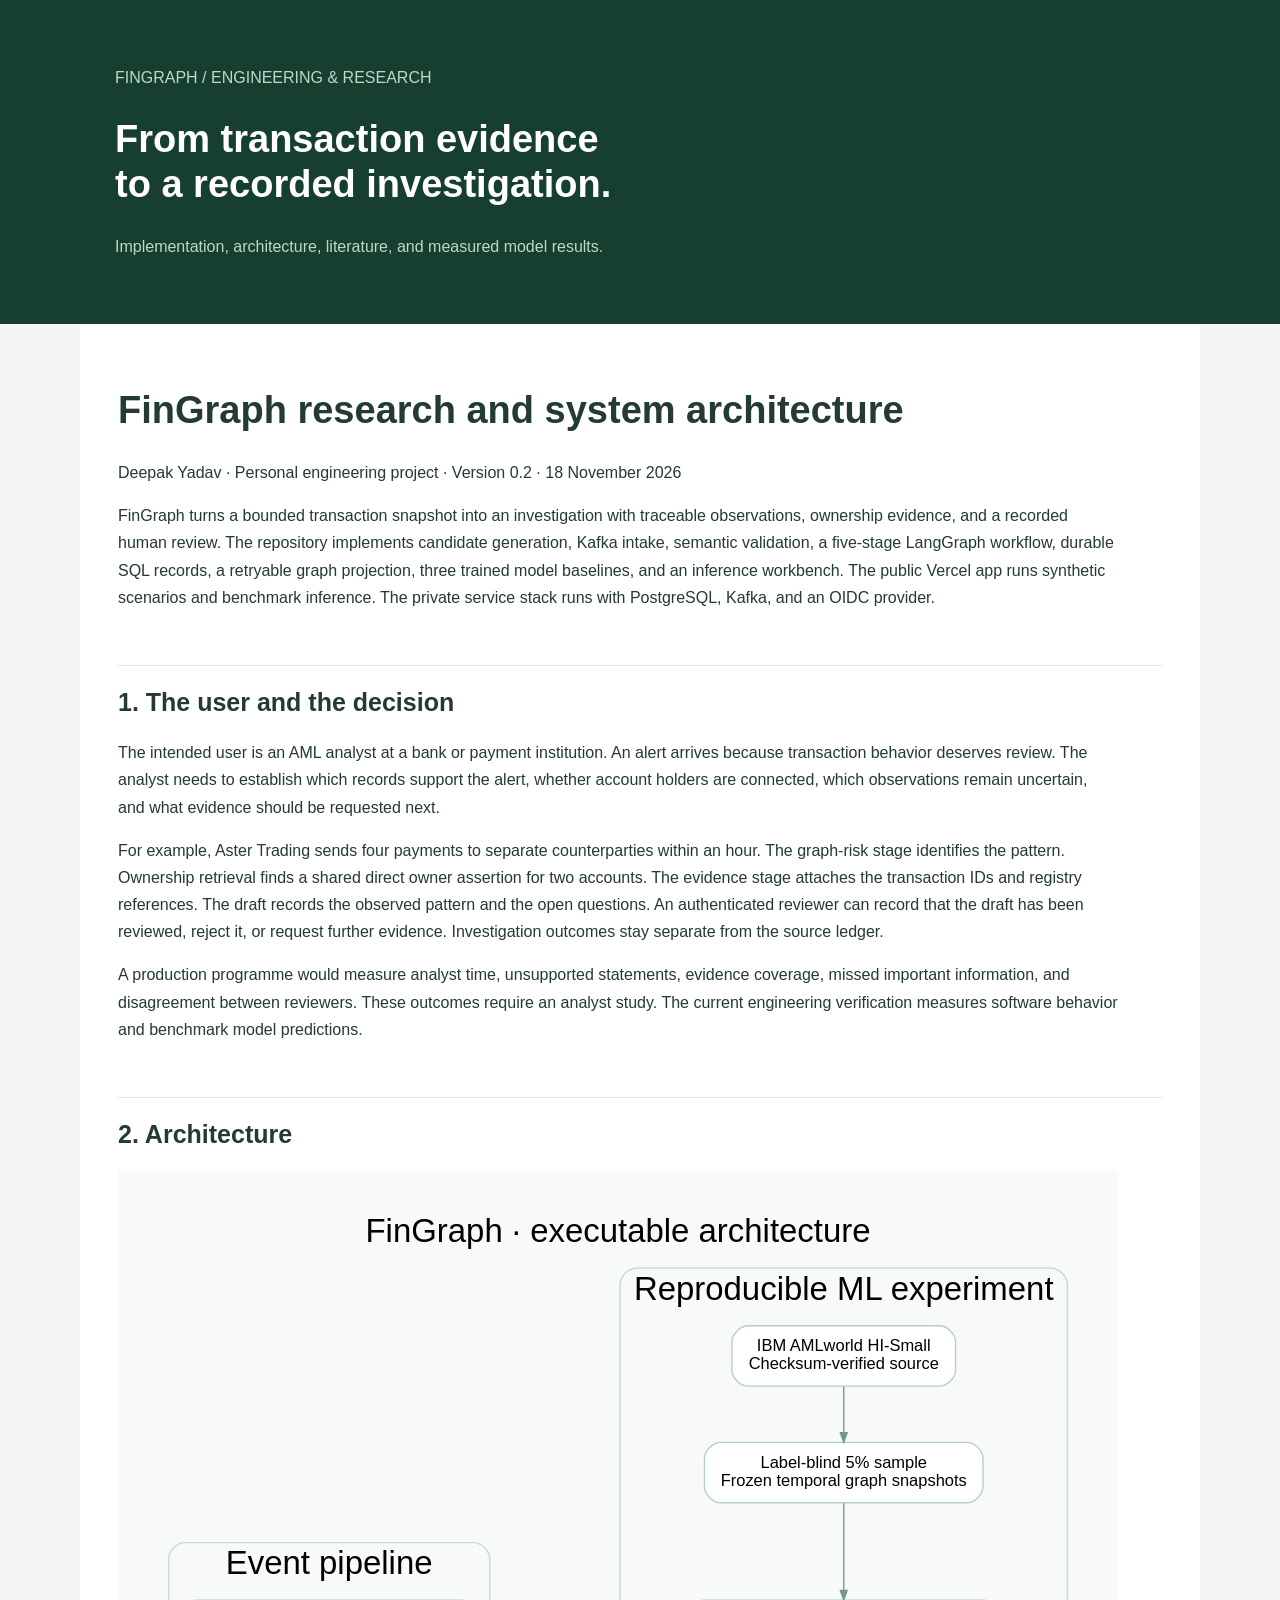
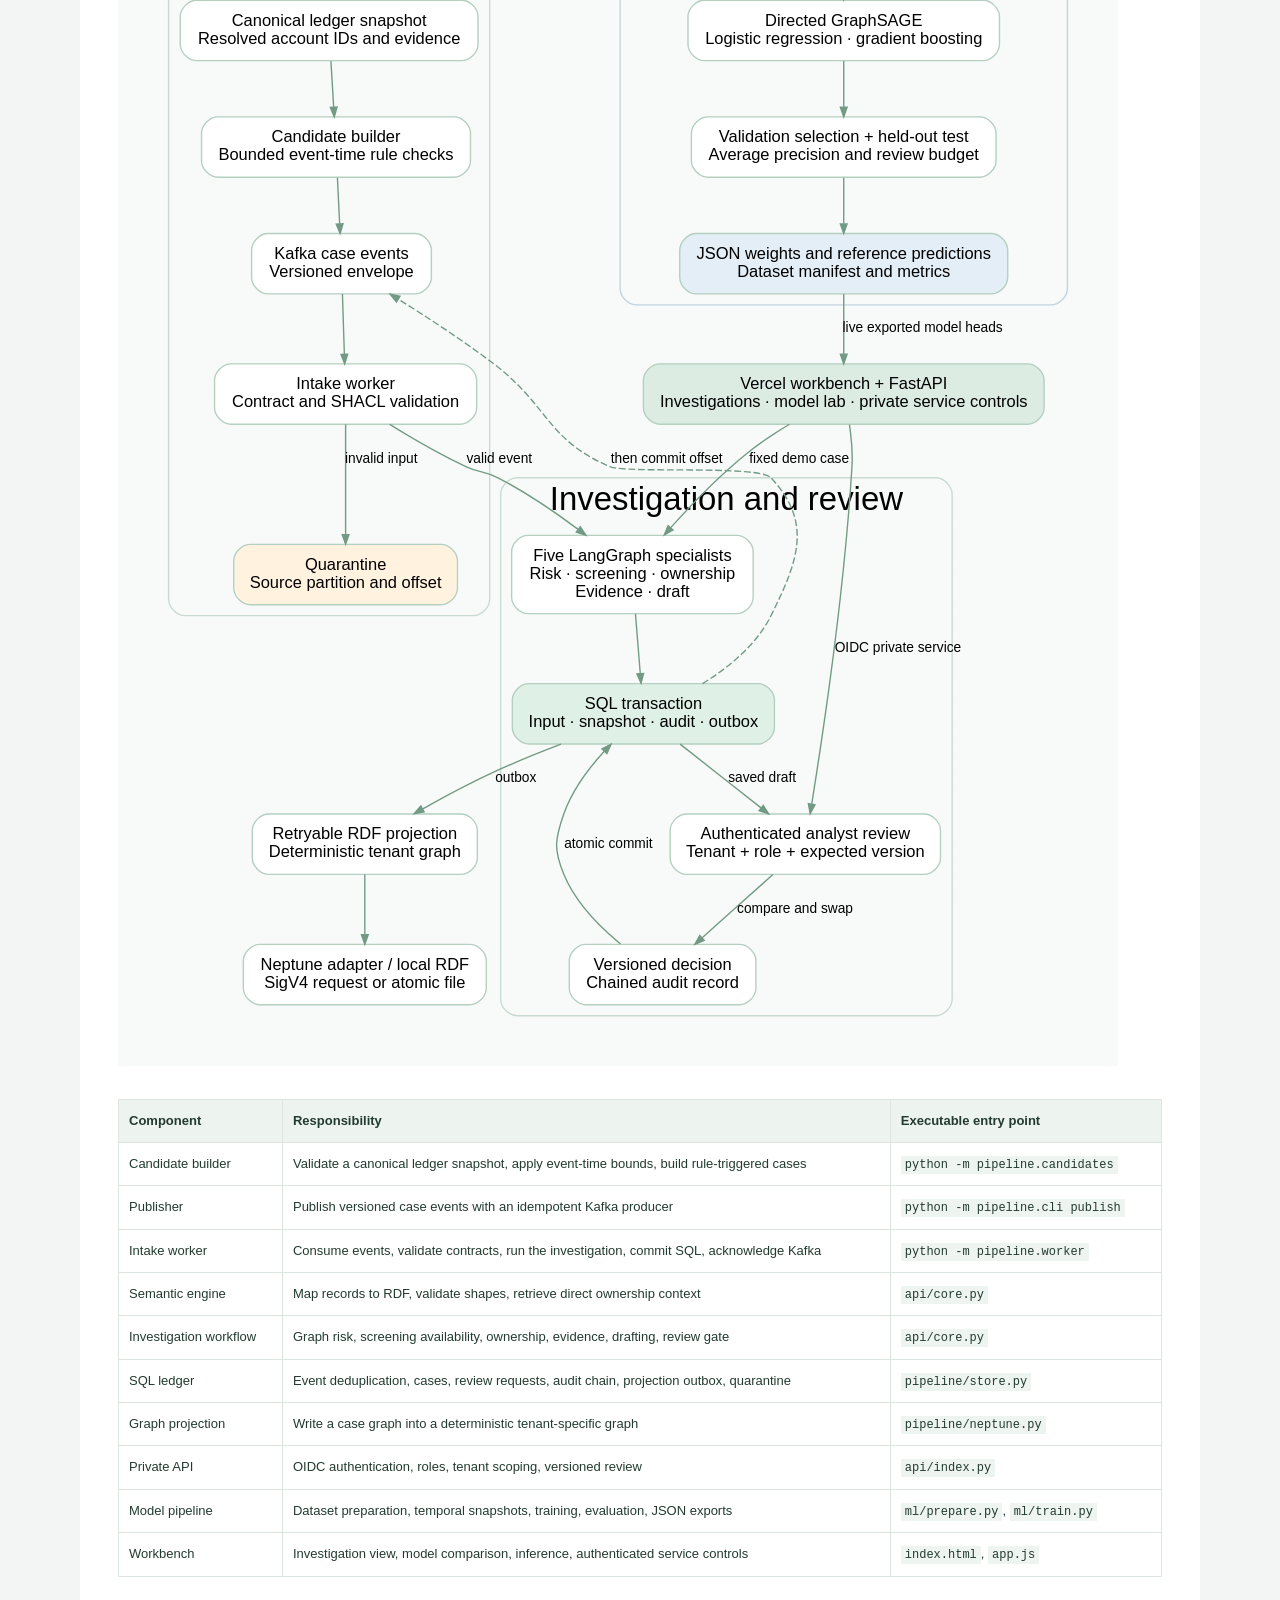
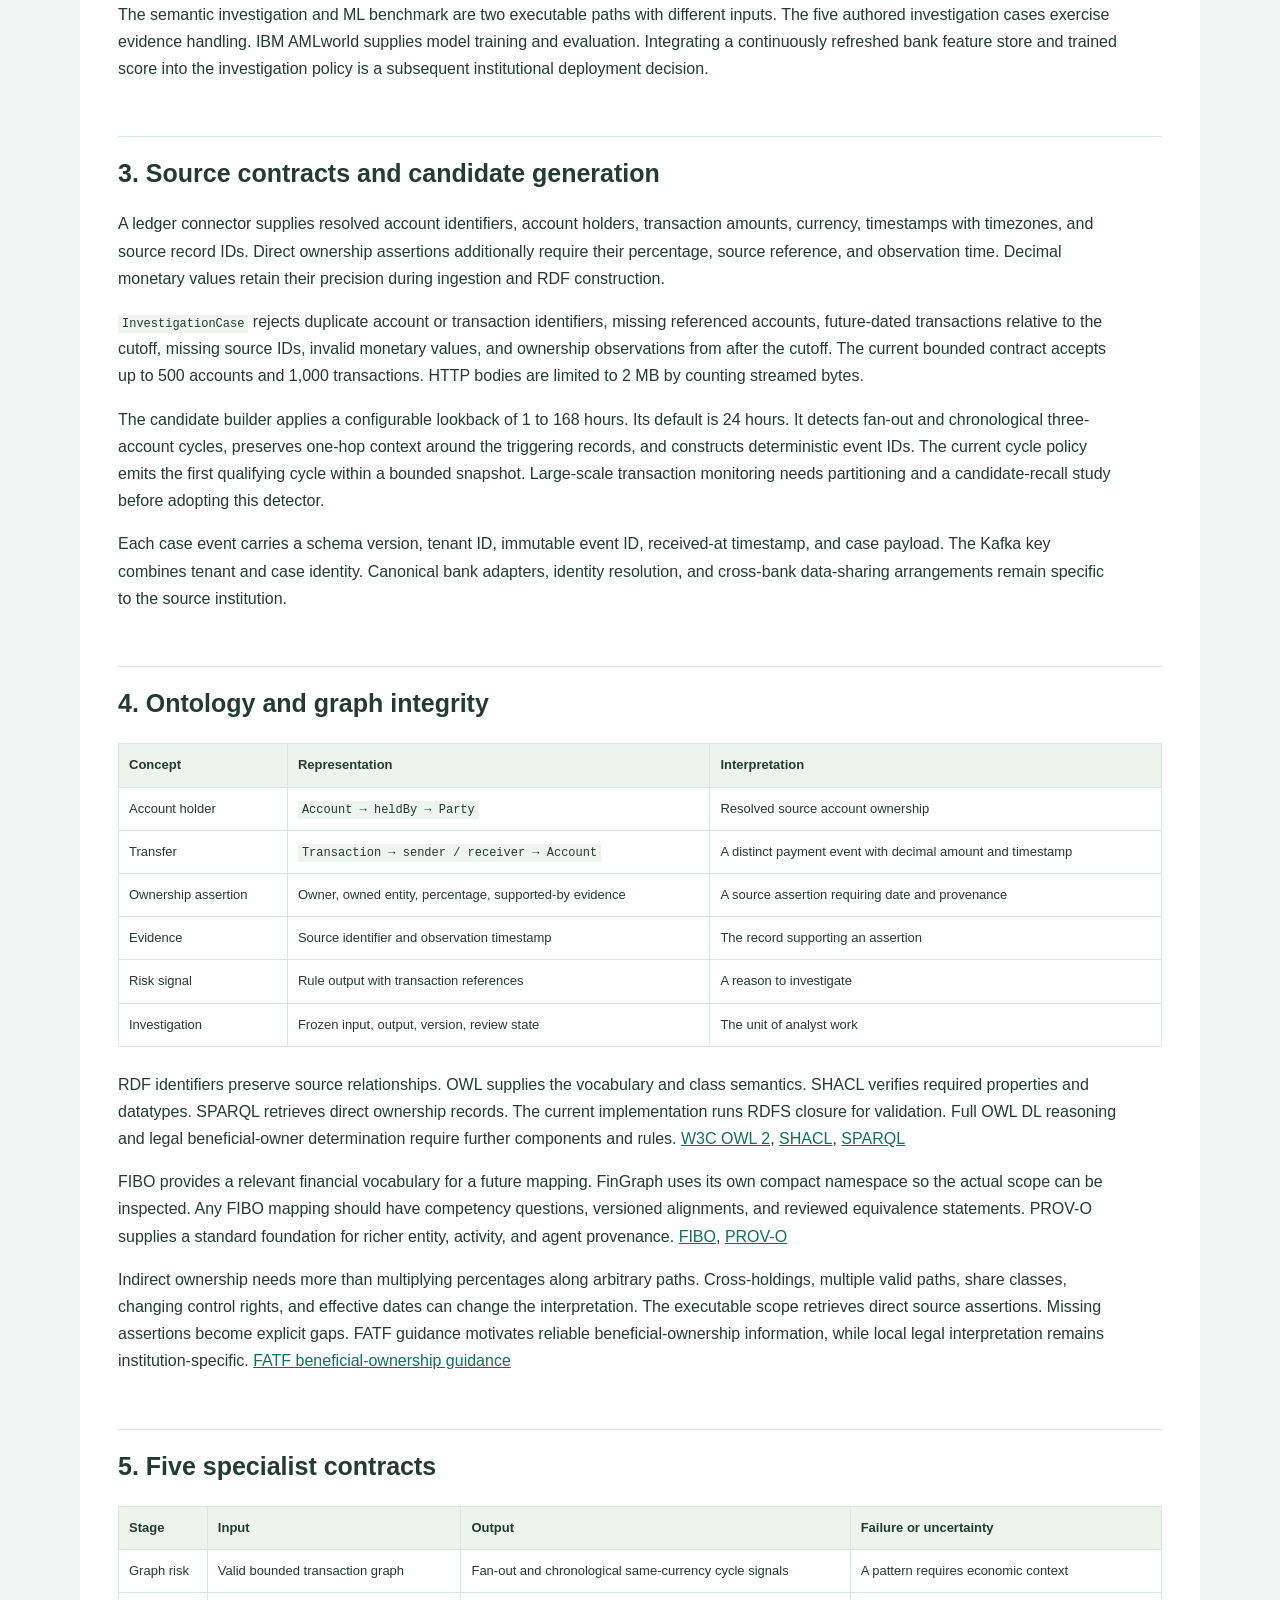
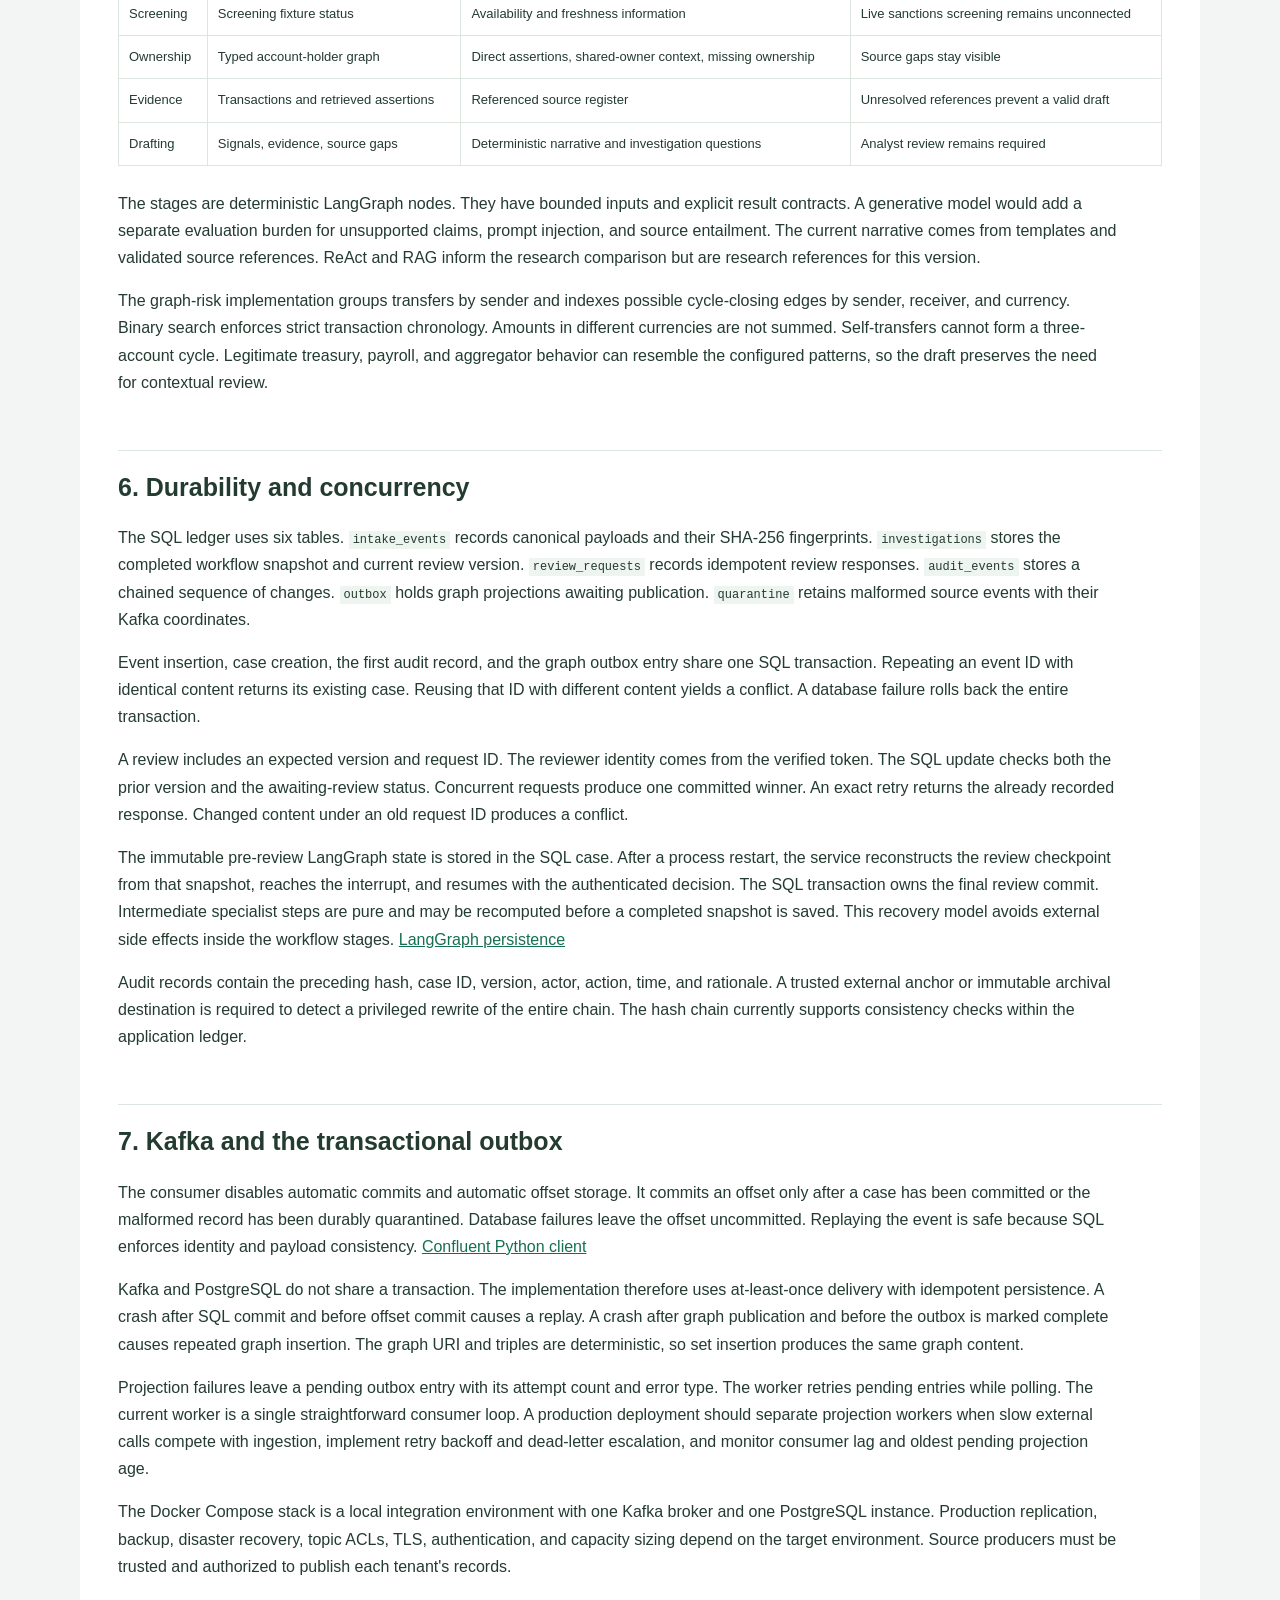
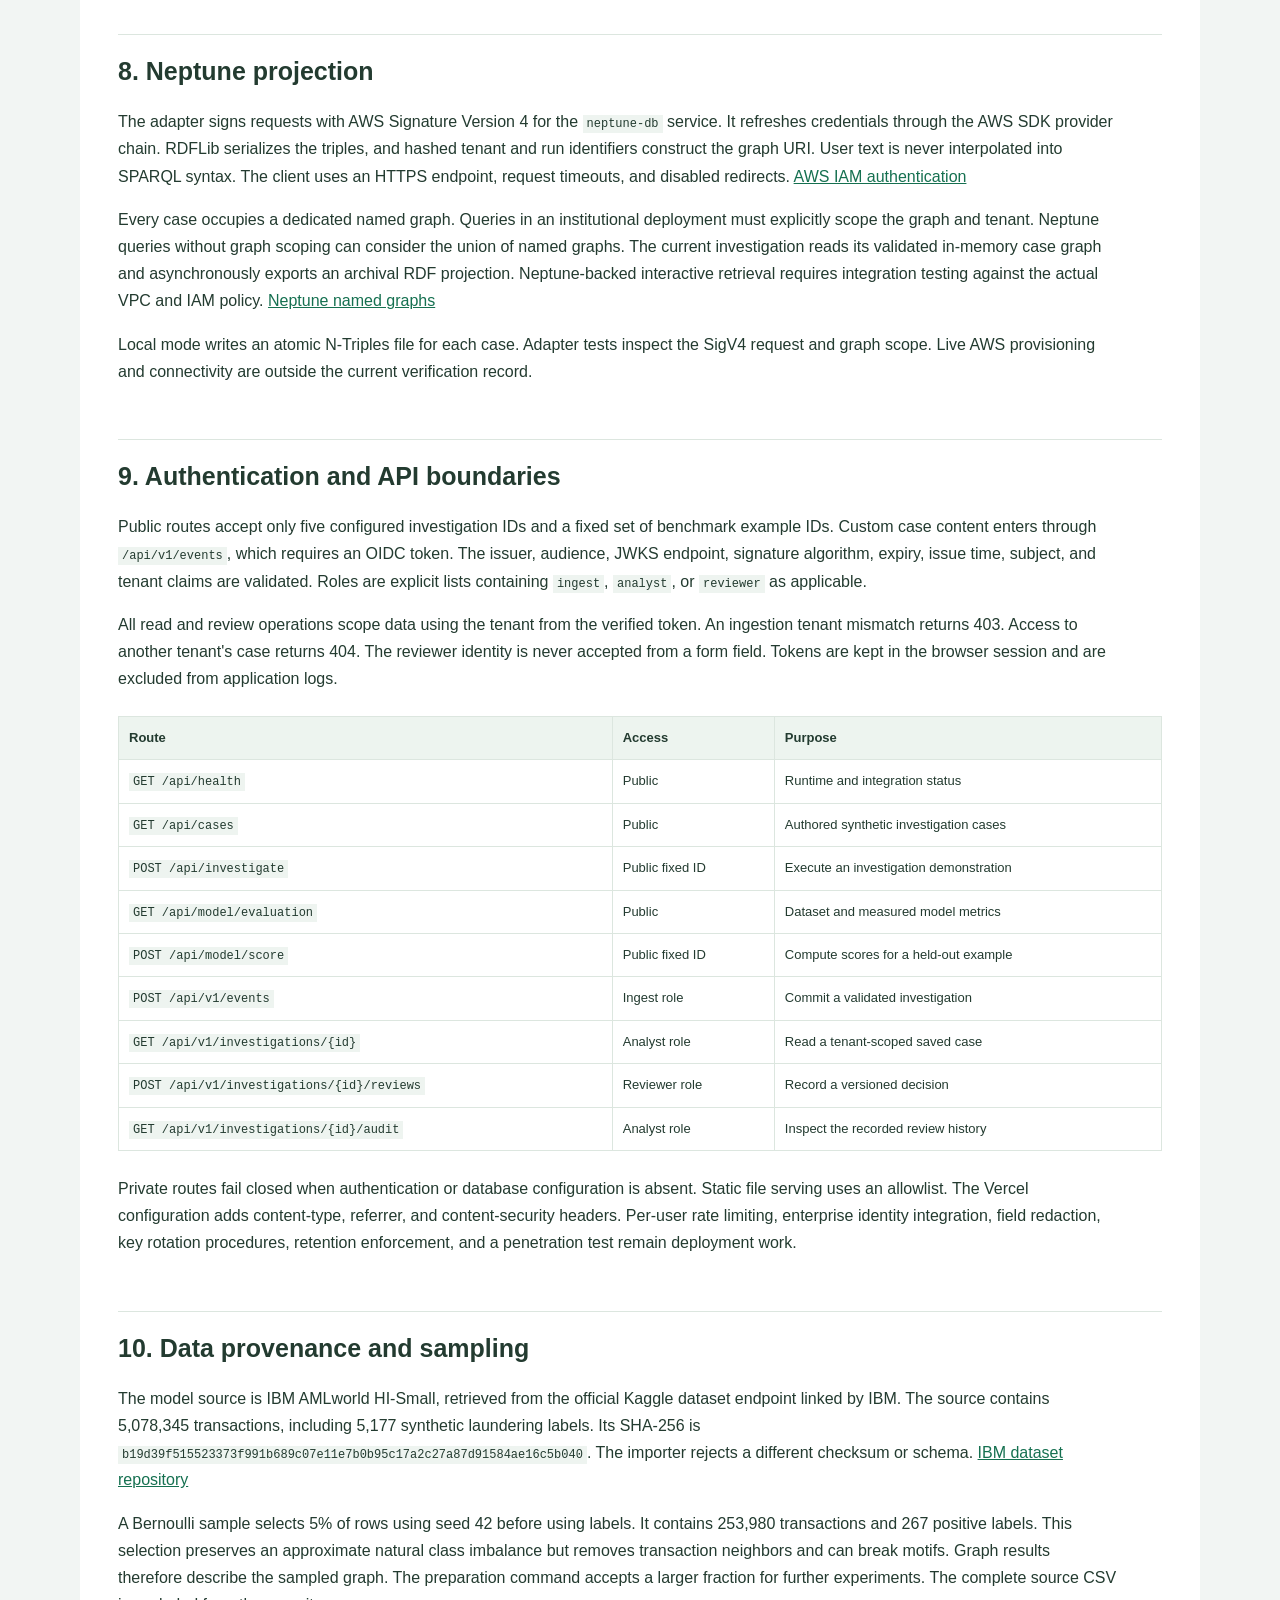
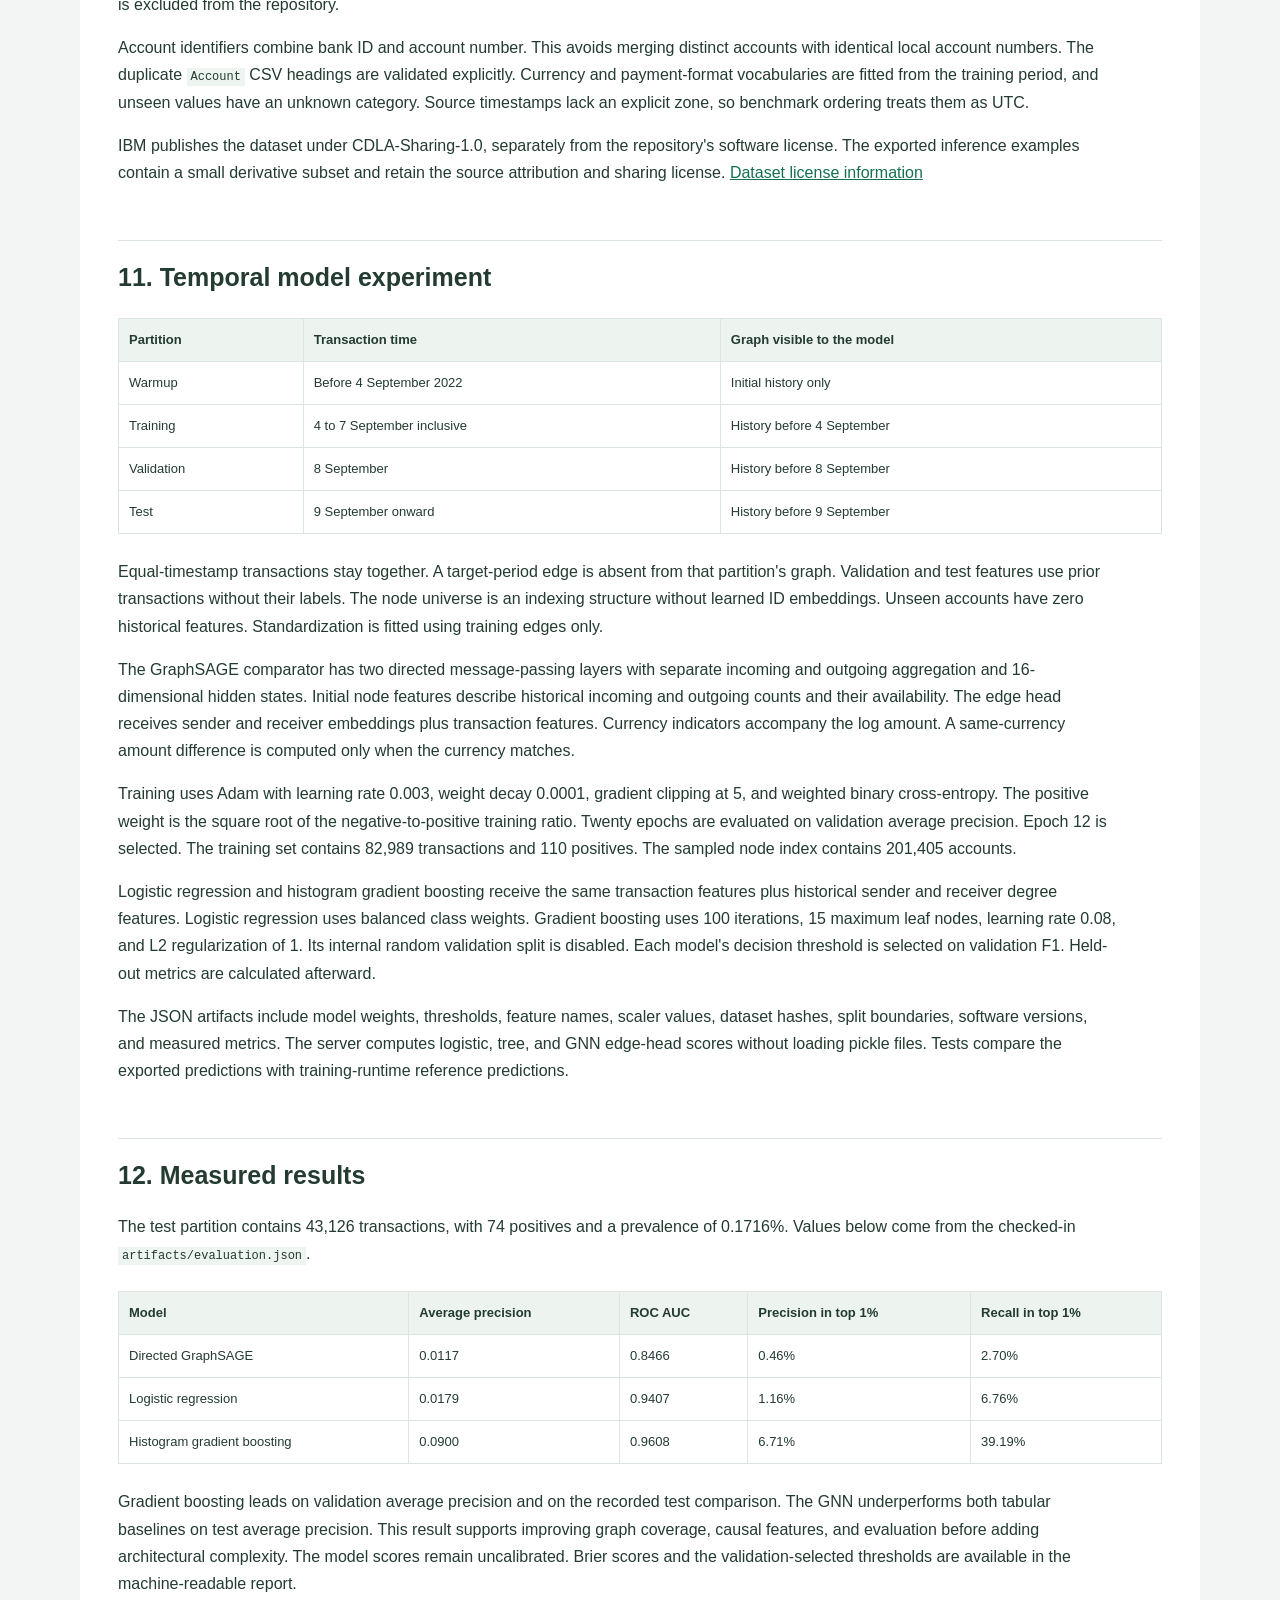
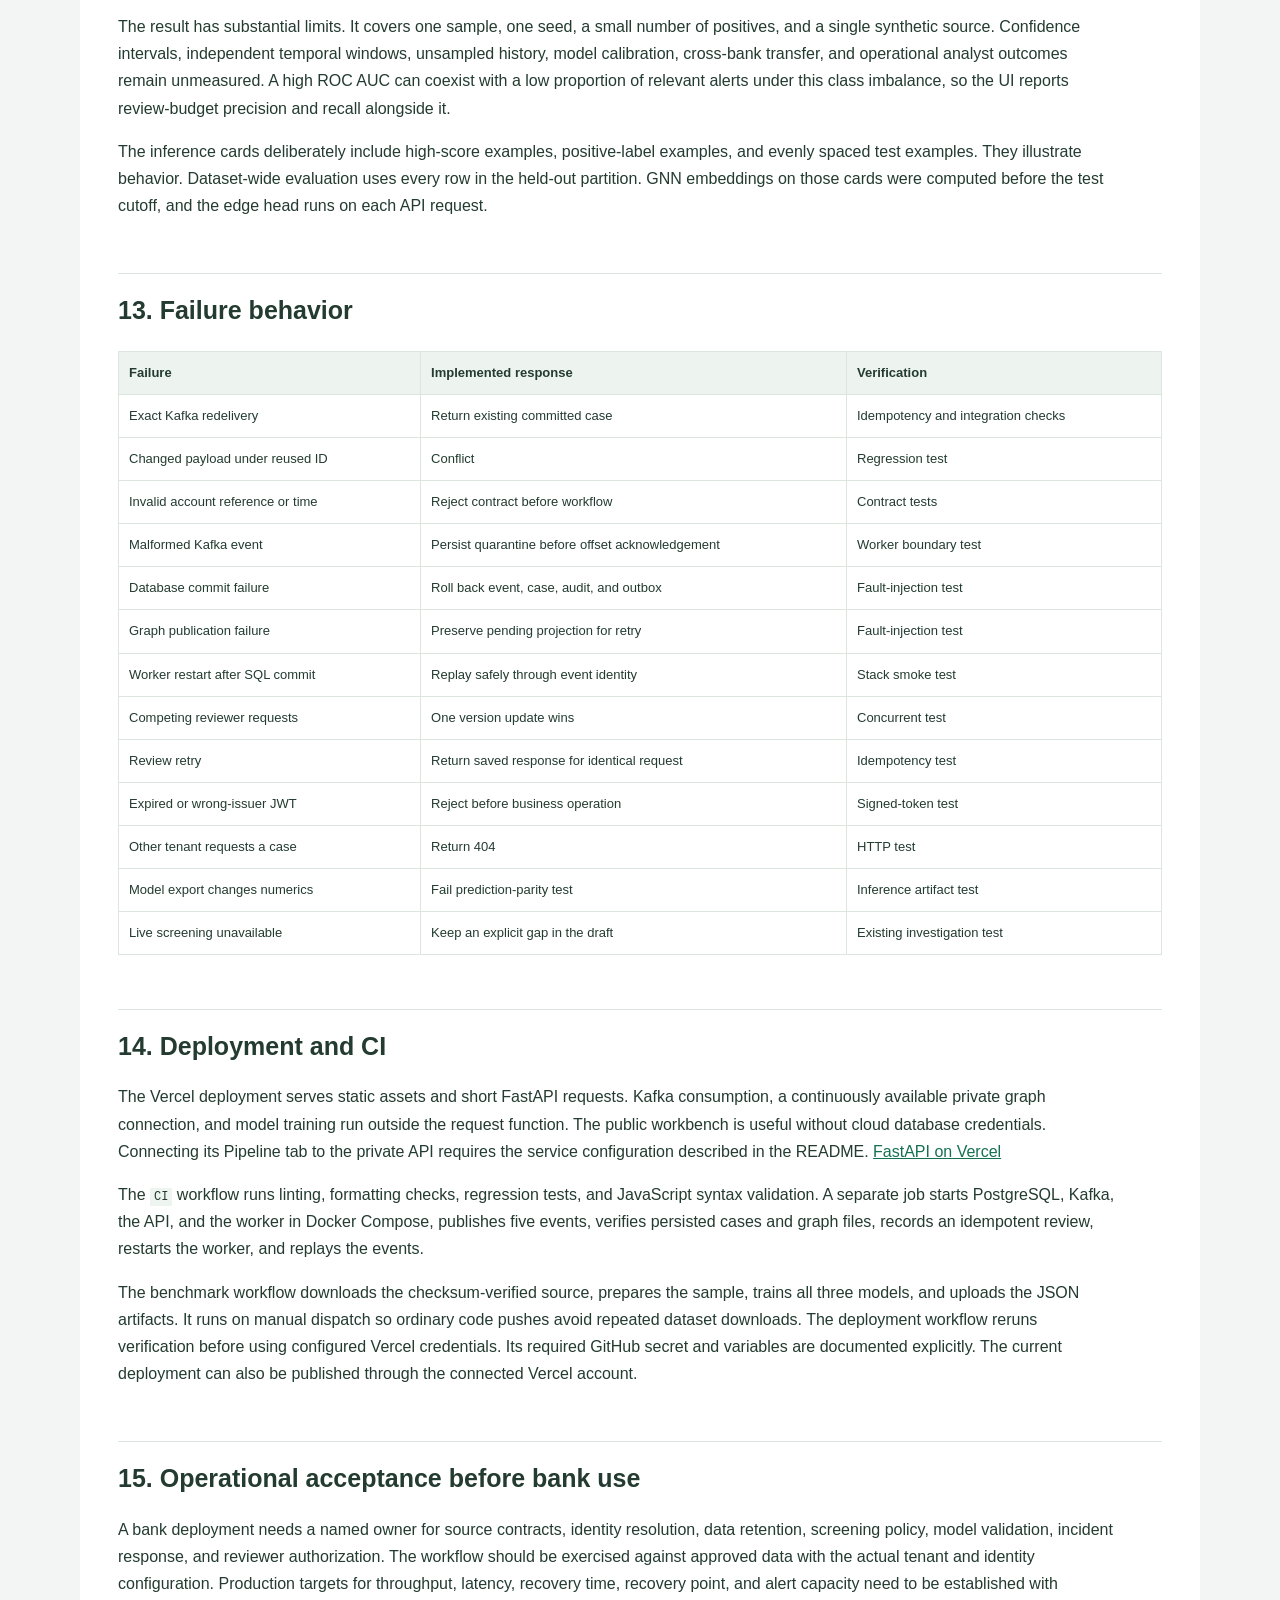
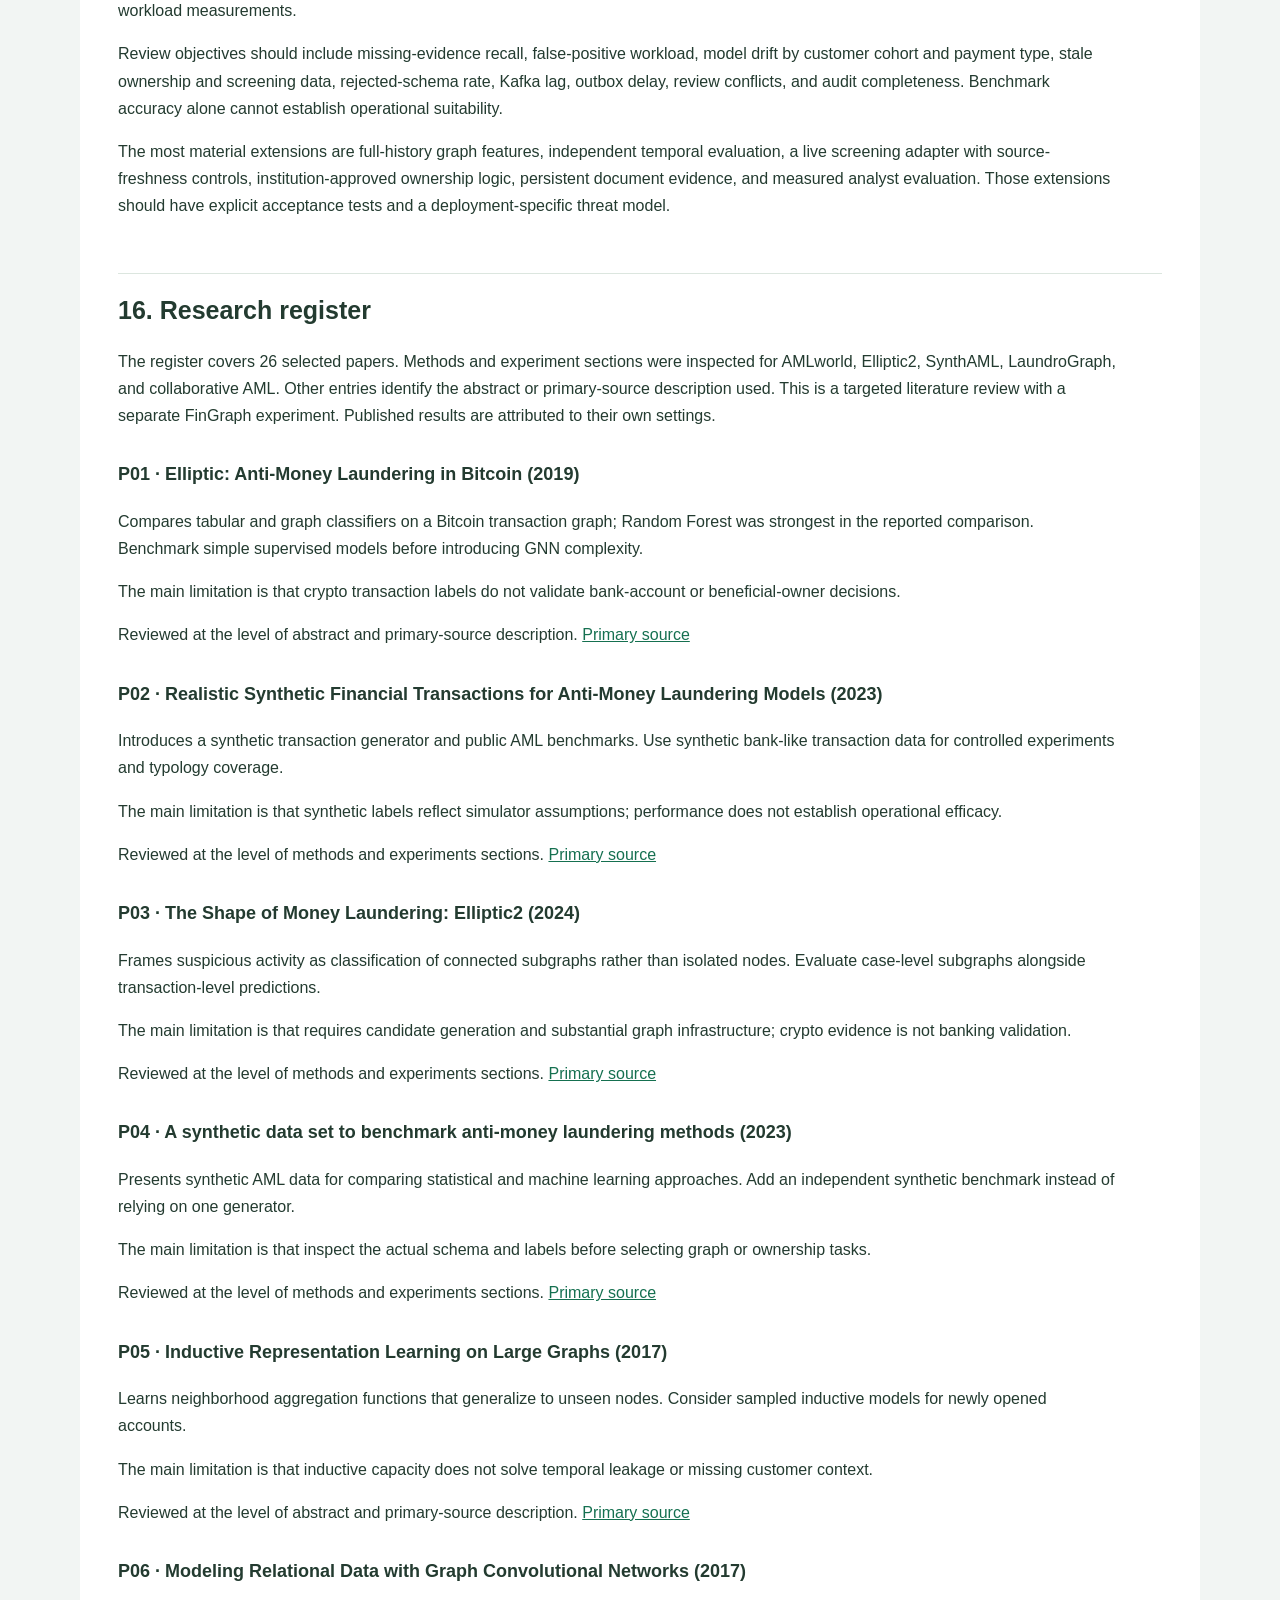
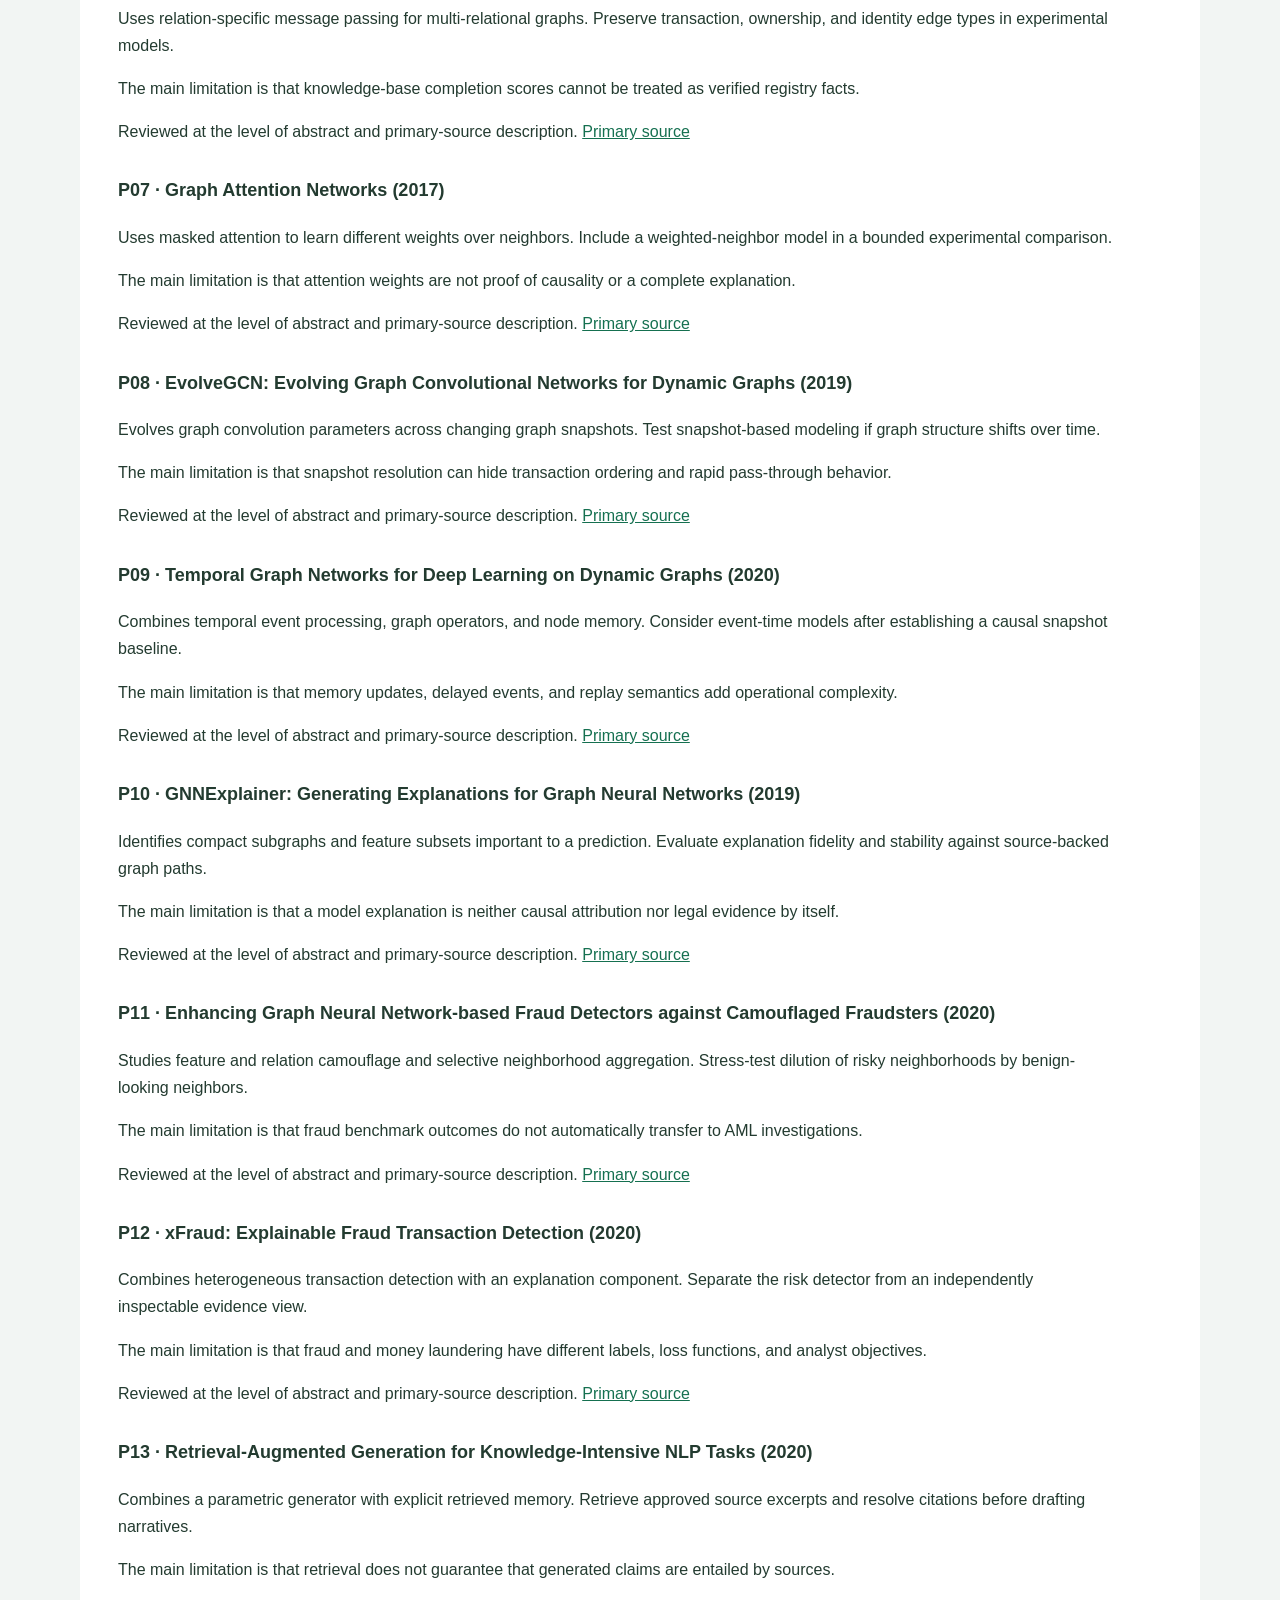
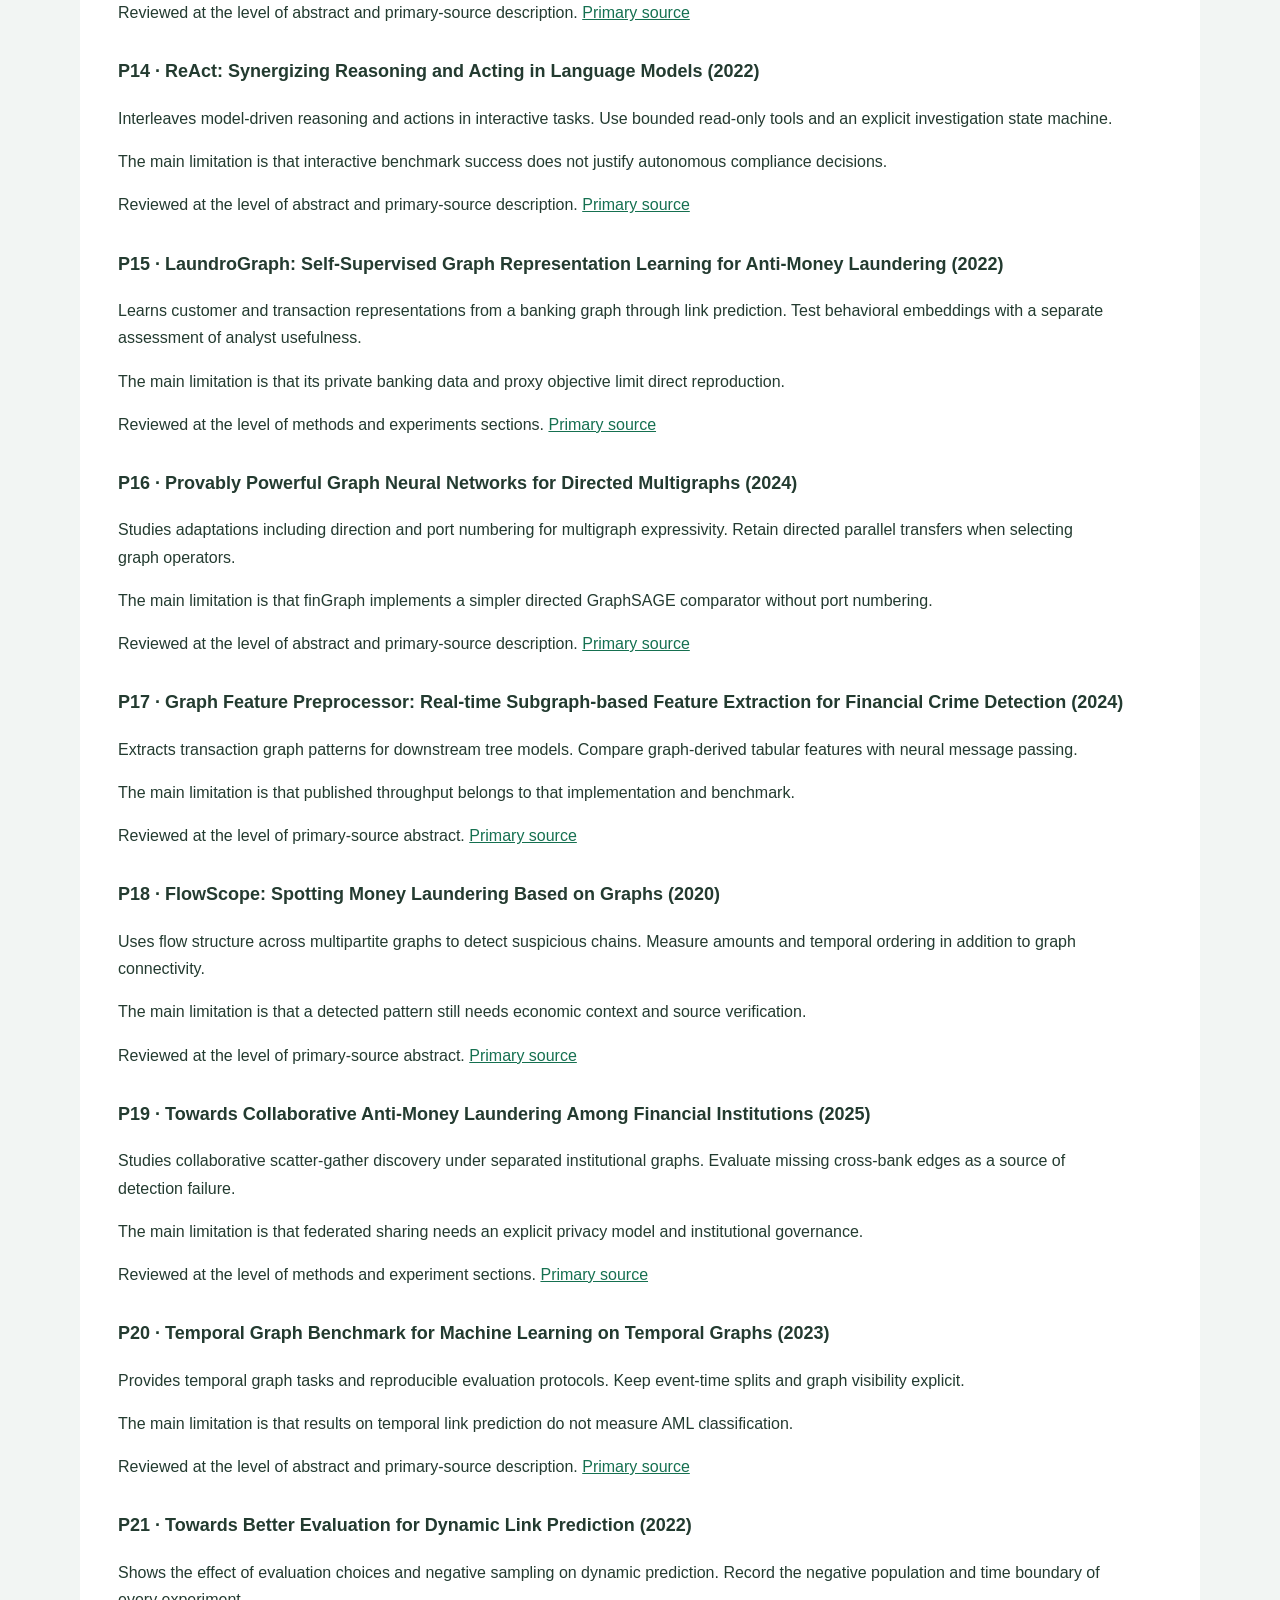
==== docs/FinGraph_Research_and_Architecture.html @ 157b4cc4 "Build FinGraph ingestion, durable review, graph ML benchmark, workbench and CI" ====
<!doctype html><html lang="en"><head><meta charset="utf-8"><meta name="viewport" content="width=device-width,initial-scale=1"><title>FinGraph research and architecture</title><style>*{box-sizing:border-box}body{margin:0;background:#f2f5f3;color:#233b30;font:16px/1.7 Inter,Arial,sans-serif}header{background:#173f30;color:#fff;padding:48px max(24px,calc((100vw - 1050px)/2))}header p{color:#bcd9c8}main{max-width:1120px;margin:auto;padding:38px 38px 80px;background:white}h1{font-size:38px;line-height:1.2}h2{margin-top:54px;padding-top:20px;border-top:1px solid #dce6df;font-size:25px;line-height:1.3}h3{font-size:18px;margin-top:30px}p{max-width:1000px}a{color:#157050;overflow-wrap:anywhere}table{width:100%;border-collapse:collapse;font-size:13px;margin:24px 0}th{text-align:left;background:#edf4ef}td,th{padding:10px;border:1px solid #dce6df;vertical-align:top}code{font-size:12px;background:#eef4f0;padding:2px 4px;overflow-wrap:anywhere}pre{padding:18px;background:#eef4f0;overflow:auto}svg{width:100%;height:auto}footer{padding:20px;color:#6b7c73;text-align:center}@media(max-width:700px){main{padding:20px}h1{font-size:29px}table{display:block;overflow:auto}header{padding:30px 20px}}@media print{body{background:white}main{padding:0}header{padding:20px}h2,h3{break-after:avoid}tr,svg{break-inside:avoid}}</style></head><body><header><p>FINGRAPH / ENGINEERING & RESEARCH</p><h1>From transaction evidence<br>to a recorded investigation.</h1><p>Implementation, architecture, literature, and measured model results.</p></header><main><h1 id="fingraph-research-and-system-architecture">FinGraph research and system architecture</h1>
<p>Deepak Yadav · Personal engineering project · Version 0.2 · 18 November 2026</p>
<p>FinGraph turns a bounded transaction snapshot into an investigation with traceable observations, ownership evidence, and a recorded human review. The repository implements candidate generation, Kafka intake, semantic validation, a five-stage LangGraph workflow, durable SQL records, a retryable graph projection, three trained model baselines, and an inference workbench. The public Vercel app runs synthetic scenarios and benchmark inference. The private service stack runs with PostgreSQL, Kafka, and an OIDC provider.</p>
<h2 id="1-the-user-and-the-decision">1. The user and the decision</h2>
<p>The intended user is an AML analyst at a bank or payment institution. An alert arrives because transaction behavior deserves review. The analyst needs to establish which records support the alert, whether account holders are connected, which observations remain uncertain, and what evidence should be requested next.</p>
<p>For example, Aster Trading sends four payments to separate counterparties within an hour. The graph-risk stage identifies the pattern. Ownership retrieval finds a shared direct owner assertion for two accounts. The evidence stage attaches the transaction IDs and registry references. The draft records the observed pattern and the open questions. An authenticated reviewer can record that the draft has been reviewed, reject it, or request further evidence. Investigation outcomes stay separate from the source ledger.</p>
<p>A production programme would measure analyst time, unsupported statements, evidence coverage, missed important information, and disagreement between reviewers. These outcomes require an analyst study. The current engineering verification measures software behavior and benchmark model predictions.</p>
<h2 id="2-architecture">2. Architecture</h2>
<p><svg width="729pt" height="1090pt"
 viewBox="0.00 0.00 728.60 1089.60" xmlns="http://www.w3.org/2000/svg" xmlns:xlink="http://www.w3.org/1999/xlink">
<g id="graph0" class="graph" transform="scale(1 1) rotate(0) translate(28.8 1060.8)">
<title>FinGraph</title>
<polygon fill="#f7faf8" stroke="transparent" points="-28.8,28.8 -28.8,-1060.8 699.8,-1060.8 699.8,28.8 -28.8,28.8"/>
<text text-anchor="middle" x="335.5" y="-1008.8" font-family="Arial" font-size="24.00">FinGraph · executable architecture</text>
<g id="clust1" class="cluster">
<title>cluster_ingest</title>
<path fill="#f7faf8" stroke="#c9dbd0" d="M20,-299.5C20,-299.5 230,-299.5 230,-299.5 236,-299.5 242,-305.5 242,-311.5 242,-311.5 242,-778 242,-778 242,-784 236,-790 230,-790 230,-790 20,-790 20,-790 14,-790 8,-784 8,-778 8,-778 8,-311.5 8,-311.5 8,-305.5 14,-299.5 20,-299.5"/>
<text text-anchor="middle" x="125" y="-766.8" font-family="Arial" font-size="24.00">Event pipeline</text>
</g>
<g id="clust2" class="cluster">
<title>cluster_case</title>
<path fill="#f7faf8" stroke="#c9dbd0" d="M262,-8C262,-8 567,-8 567,-8 573,-8 579,-14 579,-20 579,-20 579,-388 579,-388 579,-394 573,-400 567,-400 567,-400 262,-400 262,-400 256,-400 250,-394 250,-388 250,-388 250,-20 250,-20 250,-14 256,-8 262,-8"/>
<text text-anchor="middle" x="414.5" y="-376.8" font-family="Arial" font-size="24.00">Investigation and review</text>
</g>
<g id="clust3" class="cluster">
<title>cluster_ml</title>
<path fill="#f7faf8" stroke="#c4d4df" d="M349,-526C349,-526 651,-526 651,-526 657,-526 663,-532 663,-538 663,-538 663,-978 663,-978 663,-984 657,-990 651,-990 651,-990 349,-990 349,-990 343,-990 337,-984 337,-978 337,-978 337,-538 337,-538 337,-532 343,-526 349,-526"/>
<text text-anchor="middle" x="500" y="-966.8" font-family="Arial" font-size="24.00">Reproducible ML experiment</text>
</g>
<!-- ledger -->
<g id="node1" class="node">
<title>ledger</title>
<path fill="white" stroke="#b5cfc0" d="M221.5,-748C221.5,-748 28.5,-748 28.5,-748 22.5,-748 16.5,-742 16.5,-736 16.5,-736 16.5,-716 16.5,-716 16.5,-710 22.5,-704 28.5,-704 28.5,-704 221.5,-704 221.5,-704 227.5,-704 233.5,-710 233.5,-716 233.5,-716 233.5,-736 233.5,-736 233.5,-742 227.5,-748 221.5,-748"/>
<text text-anchor="middle" x="125" y="-729.4" font-family="Arial" font-size="12.00">Canonical ledger snapshot</text>
<text text-anchor="middle" x="125" y="-716.4" font-family="Arial" font-size="12.00">Resolved account IDs and evidence</text>
</g>
<!-- builder -->
<g id="node2" class="node">
<title>builder</title>
<path fill="white" stroke="#b5cfc0" d="M216,-663C216,-663 44,-663 44,-663 38,-663 32,-657 32,-651 32,-651 32,-631 32,-631 32,-625 38,-619 44,-619 44,-619 216,-619 216,-619 222,-619 228,-625 228,-631 228,-631 228,-651 228,-651 228,-657 222,-663 216,-663"/>
<text text-anchor="middle" x="130" y="-644.4" font-family="Arial" font-size="12.00">Candidate builder</text>
<text text-anchor="middle" x="130" y="-631.4" font-family="Arial" font-size="12.00">Bounded event&#45;time rule checks</text>
</g>
<!-- ledger&#45;&gt;builder -->
<g id="edge1" class="edge">
<title>ledger&#45;&gt;builder</title>
<path fill="none" stroke="#729a84" d="M126.29,-703.63C126.9,-693.48 127.64,-681.21 128.29,-670.31"/>
<polygon fill="#729a84" stroke="#729a84" points="130.76,-670.15 128.73,-663.01 125.87,-669.85 130.76,-670.15"/>
</g>
<!-- kafka -->
<g id="node3" class="node">
<title>kafka</title>
<path fill="white" stroke="#b5cfc0" d="M187.5,-578C187.5,-578 80.5,-578 80.5,-578 74.5,-578 68.5,-572 68.5,-566 68.5,-566 68.5,-546 68.5,-546 68.5,-540 74.5,-534 80.5,-534 80.5,-534 187.5,-534 187.5,-534 193.5,-534 199.5,-540 199.5,-546 199.5,-546 199.5,-566 199.5,-566 199.5,-572 193.5,-578 187.5,-578"/>
<text text-anchor="middle" x="134" y="-559.4" font-family="Arial" font-size="12.00">Kafka case events</text>
<text text-anchor="middle" x="134" y="-546.4" font-family="Arial" font-size="12.00">Versioned envelope</text>
</g>
<!-- builder&#45;&gt;kafka -->
<g id="edge2" class="edge">
<title>builder&#45;&gt;kafka</title>
<path fill="none" stroke="#729a84" d="M131.03,-618.63C131.52,-608.48 132.11,-596.21 132.64,-585.31"/>
<polygon fill="#729a84" stroke="#729a84" points="135.1,-585.12 132.99,-578.01 130.2,-584.89 135.1,-585.12"/>
</g>
<!-- worker -->
<g id="node4" class="node">
<title>worker</title>
<path fill="white" stroke="#b5cfc0" d="M220.5,-483C220.5,-483 53.5,-483 53.5,-483 47.5,-483 41.5,-477 41.5,-471 41.5,-471 41.5,-451 41.5,-451 41.5,-445 47.5,-439 53.5,-439 53.5,-439 220.5,-439 220.5,-439 226.5,-439 232.5,-445 232.5,-451 232.5,-451 232.5,-471 232.5,-471 232.5,-477 226.5,-483 220.5,-483"/>
<text text-anchor="middle" x="137" y="-464.4" font-family="Arial" font-size="12.00">Intake worker</text>
<text text-anchor="middle" x="137" y="-451.4" font-family="Arial" font-size="12.00">Contract and SHACL validation</text>
</g>
<!-- kafka&#45;&gt;worker -->
<g id="edge3" class="edge">
<title>kafka&#45;&gt;worker</title>
<path fill="none" stroke="#729a84" d="M134.68,-533.9C135.1,-520.94 135.64,-504.18 136.09,-490.1"/>
<polygon fill="#729a84" stroke="#729a84" points="138.54,-490.1 136.32,-483.02 133.65,-489.94 138.54,-490.1"/>
</g>
<!-- quarantine -->
<g id="node5" class="node">
<title>quarantine</title>
<path fill="#fff2df" stroke="#b5cfc0" d="M206.5,-351.5C206.5,-351.5 67.5,-351.5 67.5,-351.5 61.5,-351.5 55.5,-345.5 55.5,-339.5 55.5,-339.5 55.5,-319.5 55.5,-319.5 55.5,-313.5 61.5,-307.5 67.5,-307.5 67.5,-307.5 206.5,-307.5 206.5,-307.5 212.5,-307.5 218.5,-313.5 218.5,-319.5 218.5,-319.5 218.5,-339.5 218.5,-339.5 218.5,-345.5 212.5,-351.5 206.5,-351.5"/>
<text text-anchor="middle" x="137" y="-332.9" font-family="Arial" font-size="12.00">Quarantine</text>
<text text-anchor="middle" x="137" y="-319.9" font-family="Arial" font-size="12.00">Source partition and offset</text>
</g>
<!-- worker&#45;&gt;quarantine -->
<g id="edge4" class="edge">
<title>worker&#45;&gt;quarantine</title>
<path fill="none" stroke="#729a84" d="M137,-438.91C137,-417.08 137,-382.87 137,-358.73"/>
<polygon fill="#729a84" stroke="#729a84" points="139.45,-358.59 137,-351.59 134.55,-358.59 139.45,-358.59"/>
<text text-anchor="middle" x="163" y="-411" font-family="Arial" font-size="10.00">invalid input</text>
</g>
<!-- agents -->
<g id="node6" class="node">
<title>agents</title>
<path fill="white" stroke="#b5cfc0" d="M422,-358C422,-358 270,-358 270,-358 264,-358 258,-352 258,-346 258,-346 258,-313 258,-313 258,-307 264,-301 270,-301 270,-301 422,-301 422,-301 428,-301 434,-307 434,-313 434,-313 434,-346 434,-346 434,-352 428,-358 422,-358"/>
<text text-anchor="middle" x="346" y="-339.4" font-family="Arial" font-size="12.00">Five LangGraph specialists</text>
<text text-anchor="middle" x="346" y="-326.4" font-family="Arial" font-size="12.00">Risk · screening · ownership</text>
<text text-anchor="middle" x="346" y="-313.4" font-family="Arial" font-size="12.00">Evidence · draft</text>
</g>
<!-- worker&#45;&gt;agents -->
<g id="edge9" class="edge">
<title>worker&#45;&gt;agents</title>
<path fill="none" stroke="#729a84" d="M169.17,-438.9C185.48,-428.75 205.84,-416.88 225,-408 234.82,-403.45 238.38,-404.96 248,-400 268.32,-389.53 289.21,-375.28 306.45,-362.41"/>
<polygon fill="#729a84" stroke="#729a84" points="308.04,-364.28 312.15,-358.11 305.09,-360.37 308.04,-364.28"/>
<text text-anchor="middle" x="249" y="-411" font-family="Arial" font-size="10.00">valid event</text>
</g>
<!-- sql -->
<g id="node7" class="node">
<title>sql</title>
<path fill="#dff0e6" stroke="#b5cfc0" d="M437.5,-250C437.5,-250 270.5,-250 270.5,-250 264.5,-250 258.5,-244 258.5,-238 258.5,-238 258.5,-218 258.5,-218 258.5,-212 264.5,-206 270.5,-206 270.5,-206 437.5,-206 437.5,-206 443.5,-206 449.5,-212 449.5,-218 449.5,-218 449.5,-238 449.5,-238 449.5,-244 443.5,-250 437.5,-250"/>
<text text-anchor="middle" x="354" y="-231.4" font-family="Arial" font-size="12.00">SQL transaction</text>
<text text-anchor="middle" x="354" y="-218.4" font-family="Arial" font-size="12.00">Input · snapshot · audit · outbox</text>
</g>
<!-- agents&#45;&gt;sql -->
<g id="edge5" class="edge">
<title>agents&#45;&gt;sql</title>
<path fill="none" stroke="#729a84" d="M348.23,-300.78C349.31,-287.3 350.62,-271.1 351.71,-257.51"/>
<polygon fill="#729a84" stroke="#729a84" points="354.17,-257.43 352.29,-250.26 349.29,-257.04 354.17,-257.43"/>
</g>
<!-- sql&#45;&gt;kafka -->
<g id="edge10" class="edge">
<title>sql&#45;&gt;kafka</title>
<path fill="none" stroke="#729a84" stroke-dasharray="5,2" d="M397.15,-250.01C416.12,-261.72 436.45,-278.27 447,-299.5 466.87,-339.5 477.49,-367.36 447,-400 438.11,-409.52 342.02,-402.98 330,-408 283.51,-427.42 285.13,-452.54 245,-483 222.85,-499.81 196.83,-516.82 175.55,-530.08"/>
<polygon fill="#729a84" stroke="#729a84" points="174.06,-528.13 169.4,-533.9 176.64,-532.29 174.06,-528.13"/>
<text text-anchor="middle" x="371" y="-411" font-family="Arial" font-size="10.00">then commit offset</text>
</g>
<!-- review -->
<g id="node8" class="node">
<title>review</title>
<path fill="white" stroke="#b5cfc0" d="M558.5,-155C558.5,-155 385.5,-155 385.5,-155 379.5,-155 373.5,-149 373.5,-143 373.5,-143 373.5,-123 373.5,-123 373.5,-117 379.5,-111 385.5,-111 385.5,-111 558.5,-111 558.5,-111 564.5,-111 570.5,-117 570.5,-123 570.5,-123 570.5,-143 570.5,-143 570.5,-149 564.5,-155 558.5,-155"/>
<text text-anchor="middle" x="472" y="-136.4" font-family="Arial" font-size="12.00">Authenticated analyst review</text>
<text text-anchor="middle" x="472" y="-123.4" font-family="Arial" font-size="12.00">Tenant + role + expected version</text>
</g>
<!-- sql&#45;&gt;review -->
<g id="edge6" class="edge">
<title>sql&#45;&gt;review</title>
<path fill="none" stroke="#729a84" d="M380.78,-205.9C398.28,-192.1 421.23,-174.01 439.74,-159.42"/>
<polygon fill="#729a84" stroke="#729a84" points="441.35,-161.28 445.33,-155.02 438.32,-157.43 441.35,-161.28"/>
<text text-anchor="middle" x="440.5" y="-178" font-family="Arial" font-size="10.00">saved draft</text>
</g>
<!-- projection -->
<g id="node10" class="node">
<title>projection</title>
<path fill="white" stroke="#b5cfc0" d="M221,-155C221,-155 81,-155 81,-155 75,-155 69,-149 69,-143 69,-143 69,-123 69,-123 69,-117 75,-111 81,-111 81,-111 221,-111 221,-111 227,-111 233,-117 233,-123 233,-123 233,-143 233,-143 233,-149 227,-155 221,-155"/>
<text text-anchor="middle" x="151" y="-136.4" font-family="Arial" font-size="12.00">Retryable RDF projection</text>
<text text-anchor="middle" x="151" y="-123.4" font-family="Arial" font-size="12.00">Deterministic tenant graph</text>
</g>
<!-- sql&#45;&gt;projection -->
<g id="edge11" class="edge">
<title>sql&#45;&gt;projection</title>
<path fill="none" stroke="#729a84" d="M293.97,-205.89C278.19,-199.89 261.3,-193.05 246,-186 228.36,-177.87 209.49,-167.84 193.26,-158.76"/>
<polygon fill="#729a84" stroke="#729a84" points="194.24,-156.5 186.94,-155.2 191.83,-160.77 194.24,-156.5"/>
<text text-anchor="middle" x="261" y="-178" font-family="Arial" font-size="10.00">outbox</text>
</g>
<!-- state -->
<g id="node9" class="node">
<title>state</title>
<path fill="white" stroke="#b5cfc0" d="M424,-60C424,-60 312,-60 312,-60 306,-60 300,-54 300,-48 300,-48 300,-28 300,-28 300,-22 306,-16 312,-16 312,-16 424,-16 424,-16 430,-16 436,-22 436,-28 436,-28 436,-48 436,-48 436,-54 430,-60 424,-60"/>
<text text-anchor="middle" x="368" y="-41.4" font-family="Arial" font-size="12.00">Versioned decision</text>
<text text-anchor="middle" x="368" y="-28.4" font-family="Arial" font-size="12.00">Chained audit record</text>
</g>
<!-- review&#45;&gt;state -->
<g id="edge7" class="edge">
<title>review&#45;&gt;state</title>
<path fill="none" stroke="#729a84" d="M448.4,-110.9C433.11,-97.22 413.09,-79.32 396.85,-64.8"/>
<polygon fill="#729a84" stroke="#729a84" points="398.36,-62.86 391.51,-60.02 395.09,-66.51 398.36,-62.86"/>
<text text-anchor="middle" x="464.5" y="-83" font-family="Arial" font-size="10.00">compare and swap</text>
</g>
<!-- state&#45;&gt;sql -->
<g id="edge8" class="edge">
<title>state&#45;&gt;sql</title>
<path fill="none" stroke="#729a84" d="M337.38,-60.23C321.82,-72.94 304.46,-90.58 296,-111 288.52,-129.07 289.5,-136.56 296,-155 302.03,-172.09 314.01,-188.1 325.53,-200.67"/>
<polygon fill="#729a84" stroke="#729a84" points="323.83,-202.44 330.42,-205.84 327.39,-199.07 323.83,-202.44"/>
<text text-anchor="middle" x="328.5" y="-130.5" font-family="Arial" font-size="10.00">atomic commit</text>
</g>
<!-- neptune -->
<g id="node11" class="node">
<title>neptune</title>
<path fill="white" stroke="#b5cfc0" d="M227.5,-60C227.5,-60 74.5,-60 74.5,-60 68.5,-60 62.5,-54 62.5,-48 62.5,-48 62.5,-28 62.5,-28 62.5,-22 68.5,-16 74.5,-16 74.5,-16 227.5,-16 227.5,-16 233.5,-16 239.5,-22 239.5,-28 239.5,-28 239.5,-48 239.5,-48 239.5,-54 233.5,-60 227.5,-60"/>
<text text-anchor="middle" x="151" y="-41.4" font-family="Arial" font-size="12.00">Neptune adapter / local RDF</text>
<text text-anchor="middle" x="151" y="-28.4" font-family="Arial" font-size="12.00">SigV4 request or atomic file</text>
</g>
<!-- projection&#45;&gt;neptune -->
<g id="edge12" class="edge">
<title>projection&#45;&gt;neptune</title>
<path fill="none" stroke="#729a84" d="M151,-110.9C151,-97.94 151,-81.18 151,-67.1"/>
<polygon fill="#729a84" stroke="#729a84" points="153.45,-67.02 151,-60.02 148.55,-67.02 153.45,-67.02"/>
</g>
<!-- dataset -->
<g id="node12" class="node">
<title>dataset</title>
<path fill="white" stroke="#b5cfc0" d="M569.5,-948C569.5,-948 430.5,-948 430.5,-948 424.5,-948 418.5,-942 418.5,-936 418.5,-936 418.5,-916 418.5,-916 418.5,-910 424.5,-904 430.5,-904 430.5,-904 569.5,-904 569.5,-904 575.5,-904 581.5,-910 581.5,-916 581.5,-916 581.5,-936 581.5,-936 581.5,-942 575.5,-948 569.5,-948"/>
<text text-anchor="middle" x="500" y="-929.4" font-family="Arial" font-size="12.00">IBM AMLworld HI&#45;Small</text>
<text text-anchor="middle" x="500" y="-916.4" font-family="Arial" font-size="12.00">Checksum&#45;verified source</text>
</g>
<!-- prepare -->
<g id="node13" class="node">
<title>prepare</title>
<path fill="white" stroke="#b5cfc0" d="M589.5,-863C589.5,-863 410.5,-863 410.5,-863 404.5,-863 398.5,-857 398.5,-851 398.5,-851 398.5,-831 398.5,-831 398.5,-825 404.5,-819 410.5,-819 410.5,-819 589.5,-819 589.5,-819 595.5,-819 601.5,-825 601.5,-831 601.5,-831 601.5,-851 601.5,-851 601.5,-857 595.5,-863 589.5,-863"/>
<text text-anchor="middle" x="500" y="-844.4" font-family="Arial" font-size="12.00">Label&#45;blind 5% sample</text>
<text text-anchor="middle" x="500" y="-831.4" font-family="Arial" font-size="12.00">Frozen temporal graph snapshots</text>
</g>
<!-- dataset&#45;&gt;prepare -->
<g id="edge13" class="edge">
<title>dataset&#45;&gt;prepare</title>
<path fill="none" stroke="#729a84" d="M500,-903.63C500,-893.48 500,-881.21 500,-870.31"/>
<polygon fill="#729a84" stroke="#729a84" points="502.45,-870.01 500,-863.01 497.55,-870.01 502.45,-870.01"/>
</g>
<!-- train -->
<g id="node14" class="node">
<title>train</title>
<path fill="white" stroke="#b5cfc0" d="M601.5,-748C601.5,-748 398.5,-748 398.5,-748 392.5,-748 386.5,-742 386.5,-736 386.5,-736 386.5,-716 386.5,-716 386.5,-710 392.5,-704 398.5,-704 398.5,-704 601.5,-704 601.5,-704 607.5,-704 613.5,-710 613.5,-716 613.5,-716 613.5,-736 613.5,-736 613.5,-742 607.5,-748 601.5,-748"/>
<text text-anchor="middle" x="500" y="-729.4" font-family="Arial" font-size="12.00">Directed GraphSAGE</text>
<text text-anchor="middle" x="500" y="-716.4" font-family="Arial" font-size="12.00">Logistic regression · gradient boosting</text>
</g>
<!-- prepare&#45;&gt;train -->
<g id="edge14" class="edge">
<title>prepare&#45;&gt;train</title>
<path fill="none" stroke="#729a84" d="M500,-818.75C500,-800.83 500,-775.05 500,-755.37"/>
<polygon fill="#729a84" stroke="#729a84" points="502.45,-755.16 500,-748.16 497.55,-755.16 502.45,-755.16"/>
</g>
<!-- evaluate -->
<g id="node15" class="node">
<title>evaluate</title>
<path fill="white" stroke="#b5cfc0" d="M599,-663C599,-663 401,-663 401,-663 395,-663 389,-657 389,-651 389,-651 389,-631 389,-631 389,-625 395,-619 401,-619 401,-619 599,-619 599,-619 605,-619 611,-625 611,-631 611,-631 611,-651 611,-651 611,-657 605,-663 599,-663"/>
<text text-anchor="middle" x="500" y="-644.4" font-family="Arial" font-size="12.00">Validation selection + held&#45;out test</text>
<text text-anchor="middle" x="500" y="-631.4" font-family="Arial" font-size="12.00">Average precision and review budget</text>
</g>
<!-- train&#45;&gt;evaluate -->
<g id="edge15" class="edge">
<title>train&#45;&gt;evaluate</title>
<path fill="none" stroke="#729a84" d="M500,-703.63C500,-693.48 500,-681.21 500,-670.31"/>
<polygon fill="#729a84" stroke="#729a84" points="502.45,-670.01 500,-663.01 497.55,-670.01 502.45,-670.01"/>
</g>
<!-- artifacts -->
<g id="node16" class="node">
<title>artifacts</title>
<path fill="#e4eef6" stroke="#b5cfc0" d="M607.5,-578C607.5,-578 392.5,-578 392.5,-578 386.5,-578 380.5,-572 380.5,-566 380.5,-566 380.5,-546 380.5,-546 380.5,-540 386.5,-534 392.5,-534 392.5,-534 607.5,-534 607.5,-534 613.5,-534 619.5,-540 619.5,-546 619.5,-546 619.5,-566 619.5,-566 619.5,-572 613.5,-578 607.5,-578"/>
<text text-anchor="middle" x="500" y="-559.4" font-family="Arial" font-size="12.00">JSON weights and reference predictions</text>
<text text-anchor="middle" x="500" y="-546.4" font-family="Arial" font-size="12.00">Dataset manifest and metrics</text>
</g>
<!-- evaluate&#45;&gt;artifacts -->
<g id="edge16" class="edge">
<title>evaluate&#45;&gt;artifacts</title>
<path fill="none" stroke="#729a84" d="M500,-618.63C500,-608.48 500,-596.21 500,-585.31"/>
<polygon fill="#729a84" stroke="#729a84" points="502.45,-585.01 500,-578.01 497.55,-585.01 502.45,-585.01"/>
</g>
<!-- ui -->
<g id="node17" class="node">
<title>ui</title>
<path fill="#dcece3" stroke="#b5cfc0" d="M634,-483C634,-483 366,-483 366,-483 360,-483 354,-477 354,-471 354,-471 354,-451 354,-451 354,-445 360,-439 366,-439 366,-439 634,-439 634,-439 640,-439 646,-445 646,-451 646,-451 646,-471 646,-471 646,-477 640,-483 634,-483"/>
<text text-anchor="middle" x="500" y="-464.4" font-family="Arial" font-size="12.00">Vercel workbench + FastAPI</text>
<text text-anchor="middle" x="500" y="-451.4" font-family="Arial" font-size="12.00">Investigations · model lab · private service controls</text>
</g>
<!-- artifacts&#45;&gt;ui -->
<g id="edge18" class="edge">
<title>artifacts&#45;&gt;ui</title>
<path fill="none" stroke="#729a84" d="M500,-533.9C500,-520.94 500,-504.18 500,-490.1"/>
<polygon fill="#729a84" stroke="#729a84" points="502.45,-490.02 500,-483.02 497.55,-490.02 502.45,-490.02"/>
<text text-anchor="middle" x="557.5" y="-506" font-family="Arial" font-size="10.00">live exported model heads</text>
</g>
<!-- ui&#45;&gt;agents -->
<g id="edge17" class="edge">
<title>ui&#45;&gt;agents</title>
<path fill="none" stroke="#729a84" d="M460.47,-438.99C450.5,-433.03 440.06,-426.19 431,-419 410.28,-402.56 389.67,-381.25 373.93,-363.66"/>
<polygon fill="#729a84" stroke="#729a84" points="375.68,-361.94 369.21,-358.33 372.01,-365.19 375.68,-361.94"/>
<text text-anchor="middle" x="467.5" y="-411" font-family="Arial" font-size="10.00">fixed demo case</text>
</g>
<!-- ui&#45;&gt;review -->
<g id="edge19" class="edge">
<title>ui&#45;&gt;review</title>
<path fill="none" stroke="#729a84" d="M504.16,-438.79C505.56,-429.38 506.63,-418.16 506,-408 500.43,-317.9 484.65,-212.07 476.7,-162.43"/>
<polygon fill="#729a84" stroke="#729a84" points="479.08,-161.75 475.54,-155.23 474.24,-162.53 479.08,-161.75"/>
<text text-anchor="middle" x="539.5" y="-273" font-family="Arial" font-size="10.00">OIDC private service</text>
</g>
</g>
</svg>
</p>
<table>
<thead>
<tr>
<th>Component</th>
<th>Responsibility</th>
<th>Executable entry point</th>
</tr>
</thead>
<tbody>
<tr>
<td>Candidate builder</td>
<td>Validate a canonical ledger snapshot, apply event-time bounds, build rule-triggered cases</td>
<td><code>python -m pipeline.candidates</code></td>
</tr>
<tr>
<td>Publisher</td>
<td>Publish versioned case events with an idempotent Kafka producer</td>
<td><code>python -m pipeline.cli publish</code></td>
</tr>
<tr>
<td>Intake worker</td>
<td>Consume events, validate contracts, run the investigation, commit SQL, acknowledge Kafka</td>
<td><code>python -m pipeline.worker</code></td>
</tr>
<tr>
<td>Semantic engine</td>
<td>Map records to RDF, validate shapes, retrieve direct ownership context</td>
<td><code>api/core.py</code></td>
</tr>
<tr>
<td>Investigation workflow</td>
<td>Graph risk, screening availability, ownership, evidence, drafting, review gate</td>
<td><code>api/core.py</code></td>
</tr>
<tr>
<td>SQL ledger</td>
<td>Event deduplication, cases, review requests, audit chain, projection outbox, quarantine</td>
<td><code>pipeline/store.py</code></td>
</tr>
<tr>
<td>Graph projection</td>
<td>Write a case graph into a deterministic tenant-specific graph</td>
<td><code>pipeline/neptune.py</code></td>
</tr>
<tr>
<td>Private API</td>
<td>OIDC authentication, roles, tenant scoping, versioned review</td>
<td><code>api/index.py</code></td>
</tr>
<tr>
<td>Model pipeline</td>
<td>Dataset preparation, temporal snapshots, training, evaluation, JSON exports</td>
<td><code>ml/prepare.py</code>, <code>ml/train.py</code></td>
</tr>
<tr>
<td>Workbench</td>
<td>Investigation view, model comparison, inference, authenticated service controls</td>
<td><code>index.html</code>, <code>app.js</code></td>
</tr>
</tbody>
</table>
<p>The semantic investigation and ML benchmark are two executable paths with different inputs. The five authored investigation cases exercise evidence handling. IBM AMLworld supplies model training and evaluation. Integrating a continuously refreshed bank feature store and trained score into the investigation policy is a subsequent institutional deployment decision.</p>
<h2 id="3-source-contracts-and-candidate-generation">3. Source contracts and candidate generation</h2>
<p>A ledger connector supplies resolved account identifiers, account holders, transaction amounts, currency, timestamps with timezones, and source record IDs. Direct ownership assertions additionally require their percentage, source reference, and observation time. Decimal monetary values retain their precision during ingestion and RDF construction.</p>
<p><code>InvestigationCase</code> rejects duplicate account or transaction identifiers, missing referenced accounts, future-dated transactions relative to the cutoff, missing source IDs, invalid monetary values, and ownership observations from after the cutoff. The current bounded contract accepts up to 500 accounts and 1,000 transactions. HTTP bodies are limited to 2 MB by counting streamed bytes.</p>
<p>The candidate builder applies a configurable lookback of 1 to 168 hours. Its default is 24 hours. It detects fan-out and chronological three-account cycles, preserves one-hop context around the triggering records, and constructs deterministic event IDs. The current cycle policy emits the first qualifying cycle within a bounded snapshot. Large-scale transaction monitoring needs partitioning and a candidate-recall study before adopting this detector.</p>
<p>Each case event carries a schema version, tenant ID, immutable event ID, received-at timestamp, and case payload. The Kafka key combines tenant and case identity. Canonical bank adapters, identity resolution, and cross-bank data-sharing arrangements remain specific to the source institution.</p>
<h2 id="4-ontology-and-graph-integrity">4. Ontology and graph integrity</h2>
<table>
<thead>
<tr>
<th>Concept</th>
<th>Representation</th>
<th>Interpretation</th>
</tr>
</thead>
<tbody>
<tr>
<td>Account holder</td>
<td><code>Account → heldBy → Party</code></td>
<td>Resolved source account ownership</td>
</tr>
<tr>
<td>Transfer</td>
<td><code>Transaction → sender / receiver → Account</code></td>
<td>A distinct payment event with decimal amount and timestamp</td>
</tr>
<tr>
<td>Ownership assertion</td>
<td>Owner, owned entity, percentage, supported-by evidence</td>
<td>A source assertion requiring date and provenance</td>
</tr>
<tr>
<td>Evidence</td>
<td>Source identifier and observation timestamp</td>
<td>The record supporting an assertion</td>
</tr>
<tr>
<td>Risk signal</td>
<td>Rule output with transaction references</td>
<td>A reason to investigate</td>
</tr>
<tr>
<td>Investigation</td>
<td>Frozen input, output, version, review state</td>
<td>The unit of analyst work</td>
</tr>
</tbody>
</table>
<p>RDF identifiers preserve source relationships. OWL supplies the vocabulary and class semantics. SHACL verifies required properties and datatypes. SPARQL retrieves direct ownership records. The current implementation runs RDFS closure for validation. Full OWL DL reasoning and legal beneficial-owner determination require further components and rules. <a href="https://www.w3.org/TR/owl2-overview/">W3C OWL 2</a>, <a href="https://www.w3.org/TR/shacl/">SHACL</a>, <a href="https://www.w3.org/TR/sparql11-query/">SPARQL</a></p>
<p>FIBO provides a relevant financial vocabulary for a future mapping. FinGraph uses its own compact namespace so the actual scope can be inspected. Any FIBO mapping should have competency questions, versioned alignments, and reviewed equivalence statements. PROV-O supplies a standard foundation for richer entity, activity, and agent provenance. <a href="https://edmcouncil.org/frameworks/industry-models/fibo/">FIBO</a>, <a href="https://www.w3.org/TR/prov-o/">PROV-O</a></p>
<p>Indirect ownership needs more than multiplying percentages along arbitrary paths. Cross-holdings, multiple valid paths, share classes, changing control rights, and effective dates can change the interpretation. The executable scope retrieves direct source assertions. Missing assertions become explicit gaps. FATF guidance motivates reliable beneficial-ownership information, while local legal interpretation remains institution-specific. <a href="https://www.fatf-gafi.org/en/publications/Fatfrecommendations/Guidance-Beneficial-Ownership-Legal-Persons.html">FATF beneficial-ownership guidance</a></p>
<h2 id="5-five-specialist-contracts">5. Five specialist contracts</h2>
<table>
<thead>
<tr>
<th>Stage</th>
<th>Input</th>
<th>Output</th>
<th>Failure or uncertainty</th>
</tr>
</thead>
<tbody>
<tr>
<td>Graph risk</td>
<td>Valid bounded transaction graph</td>
<td>Fan-out and chronological same-currency cycle signals</td>
<td>A pattern requires economic context</td>
</tr>
<tr>
<td>Screening</td>
<td>Screening fixture status</td>
<td>Availability and freshness information</td>
<td>Live sanctions screening remains unconnected</td>
</tr>
<tr>
<td>Ownership</td>
<td>Typed account-holder graph</td>
<td>Direct assertions, shared-owner context, missing ownership</td>
<td>Source gaps stay visible</td>
</tr>
<tr>
<td>Evidence</td>
<td>Transactions and retrieved assertions</td>
<td>Referenced source register</td>
<td>Unresolved references prevent a valid draft</td>
</tr>
<tr>
<td>Drafting</td>
<td>Signals, evidence, source gaps</td>
<td>Deterministic narrative and investigation questions</td>
<td>Analyst review remains required</td>
</tr>
</tbody>
</table>
<p>The stages are deterministic LangGraph nodes. They have bounded inputs and explicit result contracts. A generative model would add a separate evaluation burden for unsupported claims, prompt injection, and source entailment. The current narrative comes from templates and validated source references. ReAct and RAG inform the research comparison but are research references for this version.</p>
<p>The graph-risk implementation groups transfers by sender and indexes possible cycle-closing edges by sender, receiver, and currency. Binary search enforces strict transaction chronology. Amounts in different currencies are not summed. Self-transfers cannot form a three-account cycle. Legitimate treasury, payroll, and aggregator behavior can resemble the configured patterns, so the draft preserves the need for contextual review.</p>
<h2 id="6-durability-and-concurrency">6. Durability and concurrency</h2>
<p>The SQL ledger uses six tables. <code>intake_events</code> records canonical payloads and their SHA-256 fingerprints. <code>investigations</code> stores the completed workflow snapshot and current review version. <code>review_requests</code> records idempotent review responses. <code>audit_events</code> stores a chained sequence of changes. <code>outbox</code> holds graph projections awaiting publication. <code>quarantine</code> retains malformed source events with their Kafka coordinates.</p>
<p>Event insertion, case creation, the first audit record, and the graph outbox entry share one SQL transaction. Repeating an event ID with identical content returns its existing case. Reusing that ID with different content yields a conflict. A database failure rolls back the entire transaction.</p>
<p>A review includes an expected version and request ID. The reviewer identity comes from the verified token. The SQL update checks both the prior version and the awaiting-review status. Concurrent requests produce one committed winner. An exact retry returns the already recorded response. Changed content under an old request ID produces a conflict.</p>
<p>The immutable pre-review LangGraph state is stored in the SQL case. After a process restart, the service reconstructs the review checkpoint from that snapshot, reaches the interrupt, and resumes with the authenticated decision. The SQL transaction owns the final review commit. Intermediate specialist steps are pure and may be recomputed before a completed snapshot is saved. This recovery model avoids external side effects inside the workflow stages. <a href="https://docs.langchain.com/oss/python/langgraph/persistence">LangGraph persistence</a></p>
<p>Audit records contain the preceding hash, case ID, version, actor, action, time, and rationale. A trusted external anchor or immutable archival destination is required to detect a privileged rewrite of the entire chain. The hash chain currently supports consistency checks within the application ledger.</p>
<h2 id="7-kafka-and-the-transactional-outbox">7. Kafka and the transactional outbox</h2>
<p>The consumer disables automatic commits and automatic offset storage. It commits an offset only after a case has been committed or the malformed record has been durably quarantined. Database failures leave the offset uncommitted. Replaying the event is safe because SQL enforces identity and payload consistency. <a href="https://docs.confluent.io/kafka-clients/python/current/overview.html">Confluent Python client</a></p>
<p>Kafka and PostgreSQL do not share a transaction. The implementation therefore uses at-least-once delivery with idempotent persistence. A crash after SQL commit and before offset commit causes a replay. A crash after graph publication and before the outbox is marked complete causes repeated graph insertion. The graph URI and triples are deterministic, so set insertion produces the same graph content.</p>
<p>Projection failures leave a pending outbox entry with its attempt count and error type. The worker retries pending entries while polling. The current worker is a single straightforward consumer loop. A production deployment should separate projection workers when slow external calls compete with ingestion, implement retry backoff and dead-letter escalation, and monitor consumer lag and oldest pending projection age.</p>
<p>The Docker Compose stack is a local integration environment with one Kafka broker and one PostgreSQL instance. Production replication, backup, disaster recovery, topic ACLs, TLS, authentication, and capacity sizing depend on the target environment. Source producers must be trusted and authorized to publish each tenant's records.</p>
<h2 id="8-neptune-projection">8. Neptune projection</h2>
<p>The adapter signs requests with AWS Signature Version 4 for the <code>neptune-db</code> service. It refreshes credentials through the AWS SDK provider chain. RDFLib serializes the triples, and hashed tenant and run identifiers construct the graph URI. User text is never interpolated into SPARQL syntax. The client uses an HTTPS endpoint, request timeouts, and disabled redirects. <a href="https://docs.aws.amazon.com/neptune/latest/userguide/iam-auth-connecting.html">AWS IAM authentication</a></p>
<p>Every case occupies a dedicated named graph. Queries in an institutional deployment must explicitly scope the graph and tenant. Neptune queries without graph scoping can consider the union of named graphs. The current investigation reads its validated in-memory case graph and asynchronously exports an archival RDF projection. Neptune-backed interactive retrieval requires integration testing against the actual VPC and IAM policy. <a href="https://docs.aws.amazon.com/neptune/latest/userguide/best-practices-sparql-query.html">Neptune named graphs</a></p>
<p>Local mode writes an atomic N-Triples file for each case. Adapter tests inspect the SigV4 request and graph scope. Live AWS provisioning and connectivity are outside the current verification record.</p>
<h2 id="9-authentication-and-api-boundaries">9. Authentication and API boundaries</h2>
<p>Public routes accept only five configured investigation IDs and a fixed set of benchmark example IDs. Custom case content enters through <code>/api/v1/events</code>, which requires an OIDC token. The issuer, audience, JWKS endpoint, signature algorithm, expiry, issue time, subject, and tenant claims are validated. Roles are explicit lists containing <code>ingest</code>, <code>analyst</code>, or <code>reviewer</code> as applicable.</p>
<p>All read and review operations scope data using the tenant from the verified token. An ingestion tenant mismatch returns 403. Access to another tenant's case returns 404. The reviewer identity is never accepted from a form field. Tokens are kept in the browser session and are excluded from application logs.</p>
<table>
<thead>
<tr>
<th>Route</th>
<th>Access</th>
<th>Purpose</th>
</tr>
</thead>
<tbody>
<tr>
<td><code>GET /api/health</code></td>
<td>Public</td>
<td>Runtime and integration status</td>
</tr>
<tr>
<td><code>GET /api/cases</code></td>
<td>Public</td>
<td>Authored synthetic investigation cases</td>
</tr>
<tr>
<td><code>POST /api/investigate</code></td>
<td>Public fixed ID</td>
<td>Execute an investigation demonstration</td>
</tr>
<tr>
<td><code>GET /api/model/evaluation</code></td>
<td>Public</td>
<td>Dataset and measured model metrics</td>
</tr>
<tr>
<td><code>POST /api/model/score</code></td>
<td>Public fixed ID</td>
<td>Compute scores for a held-out example</td>
</tr>
<tr>
<td><code>POST /api/v1/events</code></td>
<td>Ingest role</td>
<td>Commit a validated investigation</td>
</tr>
<tr>
<td><code>GET /api/v1/investigations/{id}</code></td>
<td>Analyst role</td>
<td>Read a tenant-scoped saved case</td>
</tr>
<tr>
<td><code>POST /api/v1/investigations/{id}/reviews</code></td>
<td>Reviewer role</td>
<td>Record a versioned decision</td>
</tr>
<tr>
<td><code>GET /api/v1/investigations/{id}/audit</code></td>
<td>Analyst role</td>
<td>Inspect the recorded review history</td>
</tr>
</tbody>
</table>
<p>Private routes fail closed when authentication or database configuration is absent. Static file serving uses an allowlist. The Vercel configuration adds content-type, referrer, and content-security headers. Per-user rate limiting, enterprise identity integration, field redaction, key rotation procedures, retention enforcement, and a penetration test remain deployment work.</p>
<h2 id="10-data-provenance-and-sampling">10. Data provenance and sampling</h2>
<p>The model source is IBM AMLworld HI-Small, retrieved from the official Kaggle dataset endpoint linked by IBM. The source contains 5,078,345 transactions, including 5,177 synthetic laundering labels. Its SHA-256 is <code>b19d39f515523373f991b689c07e11e7b0b95c17a2c27a87d91584ae16c5b040</code>. The importer rejects a different checksum or schema. <a href="https://github.com/IBM/AML-Data">IBM dataset repository</a></p>
<p>A Bernoulli sample selects 5% of rows using seed 42 before using labels. It contains 253,980 transactions and 267 positive labels. This selection preserves an approximate natural class imbalance but removes transaction neighbors and can break motifs. Graph results therefore describe the sampled graph. The preparation command accepts a larger fraction for further experiments. The complete source CSV is excluded from the repository.</p>
<p>Account identifiers combine bank ID and account number. This avoids merging distinct accounts with identical local account numbers. The duplicate <code>Account</code> CSV headings are validated explicitly. Currency and payment-format vocabularies are fitted from the training period, and unseen values have an unknown category. Source timestamps lack an explicit zone, so benchmark ordering treats them as UTC.</p>
<p>IBM publishes the dataset under CDLA-Sharing-1.0, separately from the repository's software license. The exported inference examples contain a small derivative subset and retain the source attribution and sharing license. <a href="https://github.com/IBM/AML-Data/blob/main/README.md">Dataset license information</a></p>
<h2 id="11-temporal-model-experiment">11. Temporal model experiment</h2>
<table>
<thead>
<tr>
<th>Partition</th>
<th>Transaction time</th>
<th>Graph visible to the model</th>
</tr>
</thead>
<tbody>
<tr>
<td>Warmup</td>
<td>Before 4 September 2022</td>
<td>Initial history only</td>
</tr>
<tr>
<td>Training</td>
<td>4 to 7 September inclusive</td>
<td>History before 4 September</td>
</tr>
<tr>
<td>Validation</td>
<td>8 September</td>
<td>History before 8 September</td>
</tr>
<tr>
<td>Test</td>
<td>9 September onward</td>
<td>History before 9 September</td>
</tr>
</tbody>
</table>
<p>Equal-timestamp transactions stay together. A target-period edge is absent from that partition's graph. Validation and test features use prior transactions without their labels. The node universe is an indexing structure without learned ID embeddings. Unseen accounts have zero historical features. Standardization is fitted using training edges only.</p>
<p>The GraphSAGE comparator has two directed message-passing layers with separate incoming and outgoing aggregation and 16-dimensional hidden states. Initial node features describe historical incoming and outgoing counts and their availability. The edge head receives sender and receiver embeddings plus transaction features. Currency indicators accompany the log amount. A same-currency amount difference is computed only when the currency matches.</p>
<p>Training uses Adam with learning rate 0.003, weight decay 0.0001, gradient clipping at 5, and weighted binary cross-entropy. The positive weight is the square root of the negative-to-positive training ratio. Twenty epochs are evaluated on validation average precision. Epoch 12 is selected. The training set contains 82,989 transactions and 110 positives. The sampled node index contains 201,405 accounts.</p>
<p>Logistic regression and histogram gradient boosting receive the same transaction features plus historical sender and receiver degree features. Logistic regression uses balanced class weights. Gradient boosting uses 100 iterations, 15 maximum leaf nodes, learning rate 0.08, and L2 regularization of 1. Its internal random validation split is disabled. Each model's decision threshold is selected on validation F1. Held-out metrics are calculated afterward.</p>
<p>The JSON artifacts include model weights, thresholds, feature names, scaler values, dataset hashes, split boundaries, software versions, and measured metrics. The server computes logistic, tree, and GNN edge-head scores without loading pickle files. Tests compare the exported predictions with training-runtime reference predictions.</p>
<h2 id="12-measured-results">12. Measured results</h2>
<p>The test partition contains 43,126 transactions, with 74 positives and a prevalence of 0.1716%. Values below come from the checked-in <code>artifacts/evaluation.json</code>.</p>
<table>
<thead>
<tr>
<th>Model</th>
<th>Average precision</th>
<th>ROC AUC</th>
<th>Precision in top 1%</th>
<th>Recall in top 1%</th>
</tr>
</thead>
<tbody>
<tr>
<td>Directed GraphSAGE</td>
<td>0.0117</td>
<td>0.8466</td>
<td>0.46%</td>
<td>2.70%</td>
</tr>
<tr>
<td>Logistic regression</td>
<td>0.0179</td>
<td>0.9407</td>
<td>1.16%</td>
<td>6.76%</td>
</tr>
<tr>
<td>Histogram gradient boosting</td>
<td>0.0900</td>
<td>0.9608</td>
<td>6.71%</td>
<td>39.19%</td>
</tr>
</tbody>
</table>
<p>Gradient boosting leads on validation average precision and on the recorded test comparison. The GNN underperforms both tabular baselines on test average precision. This result supports improving graph coverage, causal features, and evaluation before adding architectural complexity. The model scores remain uncalibrated. Brier scores and the validation-selected thresholds are available in the machine-readable report.</p>
<p>The result has substantial limits. It covers one sample, one seed, a small number of positives, and a single synthetic source. Confidence intervals, independent temporal windows, unsampled history, model calibration, cross-bank transfer, and operational analyst outcomes remain unmeasured. A high ROC AUC can coexist with a low proportion of relevant alerts under this class imbalance, so the UI reports review-budget precision and recall alongside it.</p>
<p>The inference cards deliberately include high-score examples, positive-label examples, and evenly spaced test examples. They illustrate behavior. Dataset-wide evaluation uses every row in the held-out partition. GNN embeddings on those cards were computed before the test cutoff, and the edge head runs on each API request.</p>
<h2 id="13-failure-behavior">13. Failure behavior</h2>
<table>
<thead>
<tr>
<th>Failure</th>
<th>Implemented response</th>
<th>Verification</th>
</tr>
</thead>
<tbody>
<tr>
<td>Exact Kafka redelivery</td>
<td>Return existing committed case</td>
<td>Idempotency and integration checks</td>
</tr>
<tr>
<td>Changed payload under reused ID</td>
<td>Conflict</td>
<td>Regression test</td>
</tr>
<tr>
<td>Invalid account reference or time</td>
<td>Reject contract before workflow</td>
<td>Contract tests</td>
</tr>
<tr>
<td>Malformed Kafka event</td>
<td>Persist quarantine before offset acknowledgement</td>
<td>Worker boundary test</td>
</tr>
<tr>
<td>Database commit failure</td>
<td>Roll back event, case, audit, and outbox</td>
<td>Fault-injection test</td>
</tr>
<tr>
<td>Graph publication failure</td>
<td>Preserve pending projection for retry</td>
<td>Fault-injection test</td>
</tr>
<tr>
<td>Worker restart after SQL commit</td>
<td>Replay safely through event identity</td>
<td>Stack smoke test</td>
</tr>
<tr>
<td>Competing reviewer requests</td>
<td>One version update wins</td>
<td>Concurrent test</td>
</tr>
<tr>
<td>Review retry</td>
<td>Return saved response for identical request</td>
<td>Idempotency test</td>
</tr>
<tr>
<td>Expired or wrong-issuer JWT</td>
<td>Reject before business operation</td>
<td>Signed-token test</td>
</tr>
<tr>
<td>Other tenant requests a case</td>
<td>Return 404</td>
<td>HTTP test</td>
</tr>
<tr>
<td>Model export changes numerics</td>
<td>Fail prediction-parity test</td>
<td>Inference artifact test</td>
</tr>
<tr>
<td>Live screening unavailable</td>
<td>Keep an explicit gap in the draft</td>
<td>Existing investigation test</td>
</tr>
</tbody>
</table>
<h2 id="14-deployment-and-ci">14. Deployment and CI</h2>
<p>The Vercel deployment serves static assets and short FastAPI requests. Kafka consumption, a continuously available private graph connection, and model training run outside the request function. The public workbench is useful without cloud database credentials. Connecting its Pipeline tab to the private API requires the service configuration described in the README. <a href="https://vercel.com/docs/frameworks/backend/fastapi">FastAPI on Vercel</a></p>
<p>The <code>CI</code> workflow runs linting, formatting checks, regression tests, and JavaScript syntax validation. A separate job starts PostgreSQL, Kafka, the API, and the worker in Docker Compose, publishes five events, verifies persisted cases and graph files, records an idempotent review, restarts the worker, and replays the events.</p>
<p>The benchmark workflow downloads the checksum-verified source, prepares the sample, trains all three models, and uploads the JSON artifacts. It runs on manual dispatch so ordinary code pushes avoid repeated dataset downloads. The deployment workflow reruns verification before using configured Vercel credentials. Its required GitHub secret and variables are documented explicitly. The current deployment can also be published through the connected Vercel account.</p>
<h2 id="15-operational-acceptance-before-bank-use">15. Operational acceptance before bank use</h2>
<p>A bank deployment needs a named owner for source contracts, identity resolution, data retention, screening policy, model validation, incident response, and reviewer authorization. The workflow should be exercised against approved data with the actual tenant and identity configuration. Production targets for throughput, latency, recovery time, recovery point, and alert capacity need to be established with workload measurements.</p>
<p>Review objectives should include missing-evidence recall, false-positive workload, model drift by customer cohort and payment type, stale ownership and screening data, rejected-schema rate, Kafka lag, outbox delay, review conflicts, and audit completeness. Benchmark accuracy alone cannot establish operational suitability.</p>
<p>The most material extensions are full-history graph features, independent temporal evaluation, a live screening adapter with source-freshness controls, institution-approved ownership logic, persistent document evidence, and measured analyst evaluation. Those extensions should have explicit acceptance tests and a deployment-specific threat model.</p>
<h2 id="16-research-register">16. Research register</h2>
<p>The register covers 26 selected papers. Methods and experiment sections were inspected for AMLworld, Elliptic2, SynthAML, LaundroGraph, and collaborative AML. Other entries identify the abstract or primary-source description used. This is a targeted literature review with a separate FinGraph experiment. Published results are attributed to their own settings.</p>
<h3 id="p01-elliptic-anti-money-laundering-in-bitcoin-2019">P01 · Elliptic: Anti-Money Laundering in Bitcoin (2019)</h3>
<p>Compares tabular and graph classifiers on a Bitcoin transaction graph; Random Forest was strongest in the reported comparison. Benchmark simple supervised models before introducing GNN complexity.</p>
<p>The main limitation is that crypto transaction labels do not validate bank-account or beneficial-owner decisions.</p>
<p>Reviewed at the level of abstract and primary-source description. <a href="https://arxiv.org/abs/1908.02591">Primary source</a></p>
<h3 id="p02-realistic-synthetic-financial-transactions-for-anti-money-laundering-models-2023">P02 · Realistic Synthetic Financial Transactions for Anti-Money Laundering Models (2023)</h3>
<p>Introduces a synthetic transaction generator and public AML benchmarks. Use synthetic bank-like transaction data for controlled experiments and typology coverage.</p>
<p>The main limitation is that synthetic labels reflect simulator assumptions; performance does not establish operational efficacy.</p>
<p>Reviewed at the level of methods and experiments sections. <a href="https://arxiv.org/abs/2306.16424">Primary source</a></p>
<h3 id="p03-the-shape-of-money-laundering-elliptic2-2024">P03 · The Shape of Money Laundering: Elliptic2 (2024)</h3>
<p>Frames suspicious activity as classification of connected subgraphs rather than isolated nodes. Evaluate case-level subgraphs alongside transaction-level predictions.</p>
<p>The main limitation is that requires candidate generation and substantial graph infrastructure; crypto evidence is not banking validation.</p>
<p>Reviewed at the level of methods and experiments sections. <a href="https://arxiv.org/abs/2404.19109">Primary source</a></p>
<h3 id="p04-a-synthetic-data-set-to-benchmark-anti-money-laundering-methods-2023">P04 · A synthetic data set to benchmark anti-money laundering methods (2023)</h3>
<p>Presents synthetic AML data for comparing statistical and machine learning approaches. Add an independent synthetic benchmark instead of relying on one generator.</p>
<p>The main limitation is that inspect the actual schema and labels before selecting graph or ownership tasks.</p>
<p>Reviewed at the level of methods and experiments sections. <a href="https://www.nature.com/articles/s41597-023-02569-2">Primary source</a></p>
<h3 id="p05-inductive-representation-learning-on-large-graphs-2017">P05 · Inductive Representation Learning on Large Graphs (2017)</h3>
<p>Learns neighborhood aggregation functions that generalize to unseen nodes. Consider sampled inductive models for newly opened accounts.</p>
<p>The main limitation is that inductive capacity does not solve temporal leakage or missing customer context.</p>
<p>Reviewed at the level of abstract and primary-source description. <a href="https://arxiv.org/abs/1706.02216">Primary source</a></p>
<h3 id="p06-modeling-relational-data-with-graph-convolutional-networks-2017">P06 · Modeling Relational Data with Graph Convolutional Networks (2017)</h3>
<p>Uses relation-specific message passing for multi-relational graphs. Preserve transaction, ownership, and identity edge types in experimental models.</p>
<p>The main limitation is that knowledge-base completion scores cannot be treated as verified registry facts.</p>
<p>Reviewed at the level of abstract and primary-source description. <a href="https://arxiv.org/abs/1703.06103">Primary source</a></p>
<h3 id="p07-graph-attention-networks-2017">P07 · Graph Attention Networks (2017)</h3>
<p>Uses masked attention to learn different weights over neighbors. Include a weighted-neighbor model in a bounded experimental comparison.</p>
<p>The main limitation is that attention weights are not proof of causality or a complete explanation.</p>
<p>Reviewed at the level of abstract and primary-source description. <a href="https://arxiv.org/abs/1710.10903">Primary source</a></p>
<h3 id="p08-evolvegcn-evolving-graph-convolutional-networks-for-dynamic-graphs-2019">P08 · EvolveGCN: Evolving Graph Convolutional Networks for Dynamic Graphs (2019)</h3>
<p>Evolves graph convolution parameters across changing graph snapshots. Test snapshot-based modeling if graph structure shifts over time.</p>
<p>The main limitation is that snapshot resolution can hide transaction ordering and rapid pass-through behavior.</p>
<p>Reviewed at the level of abstract and primary-source description. <a href="https://arxiv.org/abs/1902.10191">Primary source</a></p>
<h3 id="p09-temporal-graph-networks-for-deep-learning-on-dynamic-graphs-2020">P09 · Temporal Graph Networks for Deep Learning on Dynamic Graphs (2020)</h3>
<p>Combines temporal event processing, graph operators, and node memory. Consider event-time models after establishing a causal snapshot baseline.</p>
<p>The main limitation is that memory updates, delayed events, and replay semantics add operational complexity.</p>
<p>Reviewed at the level of abstract and primary-source description. <a href="https://arxiv.org/abs/2006.10637">Primary source</a></p>
<h3 id="p10-gnnexplainer-generating-explanations-for-graph-neural-networks-2019">P10 · GNNExplainer: Generating Explanations for Graph Neural Networks (2019)</h3>
<p>Identifies compact subgraphs and feature subsets important to a prediction. Evaluate explanation fidelity and stability against source-backed graph paths.</p>
<p>The main limitation is that a model explanation is neither causal attribution nor legal evidence by itself.</p>
<p>Reviewed at the level of abstract and primary-source description. <a href="https://arxiv.org/abs/1903.03894">Primary source</a></p>
<h3 id="p11-enhancing-graph-neural-network-based-fraud-detectors-against-camouflaged-fraudsters-2020">P11 · Enhancing Graph Neural Network-based Fraud Detectors against Camouflaged Fraudsters (2020)</h3>
<p>Studies feature and relation camouflage and selective neighborhood aggregation. Stress-test dilution of risky neighborhoods by benign-looking neighbors.</p>
<p>The main limitation is that fraud benchmark outcomes do not automatically transfer to AML investigations.</p>
<p>Reviewed at the level of abstract and primary-source description. <a href="https://arxiv.org/abs/2008.08692">Primary source</a></p>
<h3 id="p12-xfraud-explainable-fraud-transaction-detection-2020">P12 · xFraud: Explainable Fraud Transaction Detection (2020)</h3>
<p>Combines heterogeneous transaction detection with an explanation component. Separate the risk detector from an independently inspectable evidence view.</p>
<p>The main limitation is that fraud and money laundering have different labels, loss functions, and analyst objectives.</p>
<p>Reviewed at the level of abstract and primary-source description. <a href="https://arxiv.org/abs/2011.12193">Primary source</a></p>
<h3 id="p13-retrieval-augmented-generation-for-knowledge-intensive-nlp-tasks-2020">P13 · Retrieval-Augmented Generation for Knowledge-Intensive NLP Tasks (2020)</h3>
<p>Combines a parametric generator with explicit retrieved memory. Retrieve approved source excerpts and resolve citations before drafting narratives.</p>
<p>The main limitation is that retrieval does not guarantee that generated claims are entailed by sources.</p>
<p>Reviewed at the level of abstract and primary-source description. <a href="https://arxiv.org/abs/2005.11401">Primary source</a></p>
<h3 id="p14-react-synergizing-reasoning-and-acting-in-language-models-2022">P14 · ReAct: Synergizing Reasoning and Acting in Language Models (2022)</h3>
<p>Interleaves model-driven reasoning and actions in interactive tasks. Use bounded read-only tools and an explicit investigation state machine.</p>
<p>The main limitation is that interactive benchmark success does not justify autonomous compliance decisions.</p>
<p>Reviewed at the level of abstract and primary-source description. <a href="https://arxiv.org/abs/2210.03629">Primary source</a></p>
<h3 id="p15-laundrograph-self-supervised-graph-representation-learning-for-anti-money-laundering-2022">P15 · LaundroGraph: Self-Supervised Graph Representation Learning for Anti-Money Laundering (2022)</h3>
<p>Learns customer and transaction representations from a banking graph through link prediction. Test behavioral embeddings with a separate assessment of analyst usefulness.</p>
<p>The main limitation is that its private banking data and proxy objective limit direct reproduction.</p>
<p>Reviewed at the level of methods and experiments sections. <a href="https://arxiv.org/abs/2210.14360">Primary source</a></p>
<h3 id="p16-provably-powerful-graph-neural-networks-for-directed-multigraphs-2024">P16 · Provably Powerful Graph Neural Networks for Directed Multigraphs (2024)</h3>
<p>Studies adaptations including direction and port numbering for multigraph expressivity. Retain directed parallel transfers when selecting graph operators.</p>
<p>The main limitation is that finGraph implements a simpler directed GraphSAGE comparator without port numbering.</p>
<p>Reviewed at the level of abstract and primary-source description. <a href="https://arxiv.org/abs/2306.11586">Primary source</a></p>
<h3 id="p17-graph-feature-preprocessor-real-time-subgraph-based-feature-extraction-for-financial-crime-detection-2024">P17 · Graph Feature Preprocessor: Real-time Subgraph-based Feature Extraction for Financial Crime Detection (2024)</h3>
<p>Extracts transaction graph patterns for downstream tree models. Compare graph-derived tabular features with neural message passing.</p>
<p>The main limitation is that published throughput belongs to that implementation and benchmark.</p>
<p>Reviewed at the level of primary-source abstract. <a href="https://research.ibm.com/publications/graph-feature-preprocessor-real-time-subgraph-based-feature-extraction-for-financial-crime-detection">Primary source</a></p>
<h3 id="p18-flowscope-spotting-money-laundering-based-on-graphs-2020">P18 · FlowScope: Spotting Money Laundering Based on Graphs (2020)</h3>
<p>Uses flow structure across multipartite graphs to detect suspicious chains. Measure amounts and temporal ordering in addition to graph connectivity.</p>
<p>The main limitation is that a detected pattern still needs economic context and source verification.</p>
<p>Reviewed at the level of primary-source abstract. <a href="https://ojs.aaai.org/index.php/AAAI/article/view/5906">Primary source</a></p>
<h3 id="p19-towards-collaborative-anti-money-laundering-among-financial-institutions-2025">P19 · Towards Collaborative Anti-Money Laundering Among Financial Institutions (2025)</h3>
<p>Studies collaborative scatter-gather discovery under separated institutional graphs. Evaluate missing cross-bank edges as a source of detection failure.</p>
<p>The main limitation is that federated sharing needs an explicit privacy model and institutional governance.</p>
<p>Reviewed at the level of methods and experiment sections. <a href="https://arxiv.org/abs/2502.19952">Primary source</a></p>
<h3 id="p20-temporal-graph-benchmark-for-machine-learning-on-temporal-graphs-2023">P20 · Temporal Graph Benchmark for Machine Learning on Temporal Graphs (2023)</h3>
<p>Provides temporal graph tasks and reproducible evaluation protocols. Keep event-time splits and graph visibility explicit.</p>
<p>The main limitation is that results on temporal link prediction do not measure AML classification.</p>
<p>Reviewed at the level of abstract and primary-source description. <a href="https://arxiv.org/abs/2307.01026">Primary source</a></p>
<h3 id="p21-towards-better-evaluation-for-dynamic-link-prediction-2022">P21 · Towards Better Evaluation for Dynamic Link Prediction (2022)</h3>
<p>Shows the effect of evaluation choices and negative sampling on dynamic prediction. Record the negative population and time boundary of every experiment.</p>
<p>The main limitation is that finGraph uses observed transaction labels rather than sampled link negatives.</p>
<p>Reviewed at the level of abstract and primary-source description. <a href="https://arxiv.org/abs/2207.10128">Primary source</a></p>
<h3 id="p22-knowledge-graphs-2021">P22 · Knowledge Graphs (2021)</h3>
<p>Surveys graph representation, querying, reasoning, quality, and applications. Assign distinct roles to the asserted graph, validation rules, and learned features.</p>
<p>The main limitation is that a broad survey supplies architectural guidance rather than a financial-crime benchmark.</p>
<p>Reviewed at the level of abstract and scope. <a href="https://arxiv.org/abs/2003.02320">Primary source</a></p>
<h3 id="p23-on-calibration-of-modern-neural-networks-2017">P23 · On Calibration of Modern Neural Networks (2017)</h3>
<p>Examines confidence miscalibration and post-hoc calibration methods. Evaluate reliability on a dedicated temporal calibration set before interpreting scores as probabilities.</p>
<p>The main limitation is that the present experiment has no fitted calibration stage.</p>
<p>Reviewed at the level of abstract and primary-source description. <a href="https://proceedings.mlr.press/v70/guo17a.html">Primary source</a></p>
<h3 id="p24-the-precision-recall-plot-is-more-informative-than-the-roc-plot-when-evaluating-binary-classifiers-on-imbalanced-datasets-2015">P24 · The precision-recall plot is more informative than the ROC plot when evaluating binary classifiers on imbalanced datasets (2015)</h3>
<p>Examines precision-recall evaluation under class imbalance. Report average precision, prevalence, and review-budget metrics together.</p>
<p>The main limitation is that metrics vary with prevalence and the selected alert population.</p>
<p>Reviewed at the level of abstract and primary-source description. <a href="https://pubmed.ncbi.nlm.nih.gov/25738806/">Primary source</a></p>
<h3 id="p25-parameterized-explainer-for-graph-neural-network-2020">P25 · Parameterized Explainer for Graph Neural Network (2020)</h3>
<p>Learns a parameterized generator for graph explanations across instances. Assess explanation fidelity and stability before integrating an explainer.</p>
<p>The main limitation is that explainer outputs require separate evidence provenance and analyst interpretation.</p>
<p>Reviewed at the level of abstract and primary-source description. <a href="https://arxiv.org/abs/2011.04573">Primary source</a></p>
<h3 id="p26-almost-all-of-entity-resolution-2022">P26 · (Almost) All of Entity Resolution (2022)</h3>
<p>Reviews probabilistic linkage, clustering, and canonicalization. Track candidate identity matches, provenance, and reversible merge decisions.</p>
<p>The main limitation is that the implementation requires resolved source identifiers and does not automate fuzzy merges.</p>
<p>Reviewed at the level of abstract and primary-source description. <a href="https://arxiv.org/abs/2008.04443">Primary source</a></p></main><footer>Deepak Yadav · FinGraph v0.2 · 18 November 2026</footer></body></html>
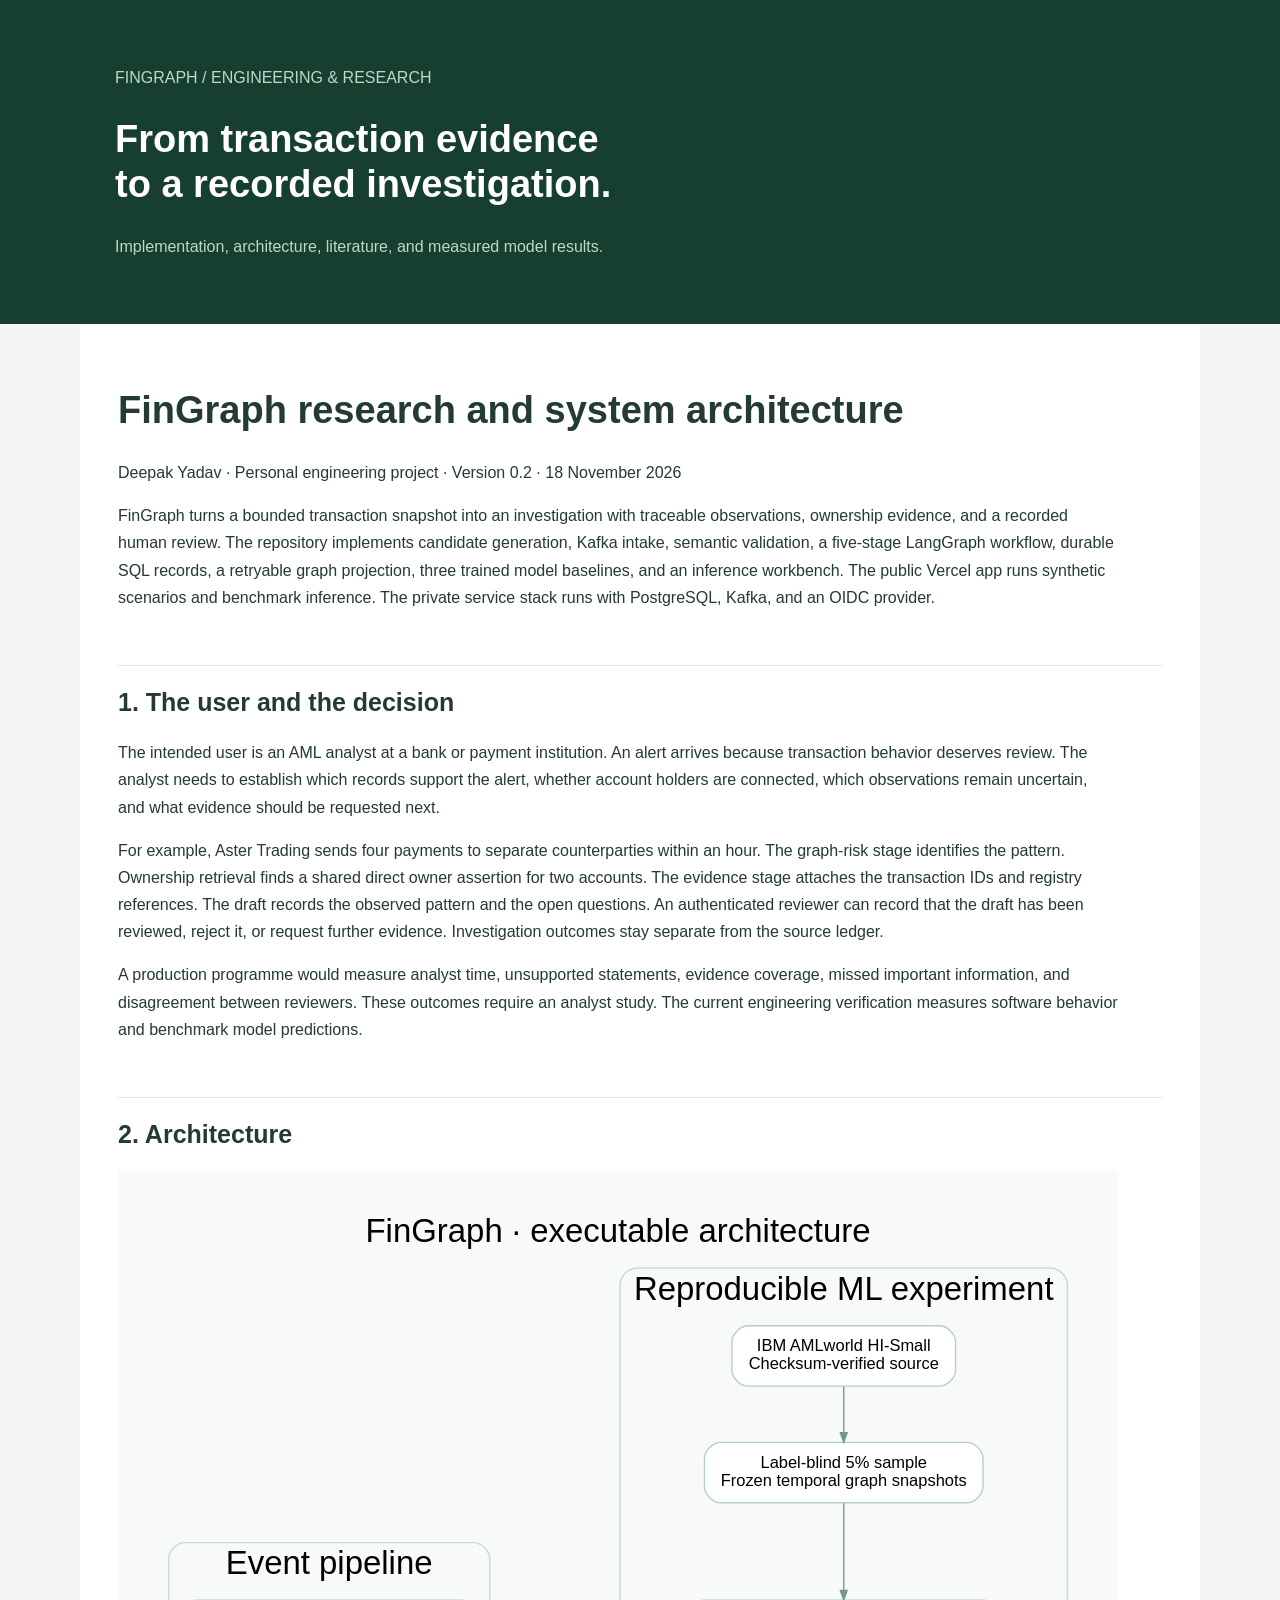
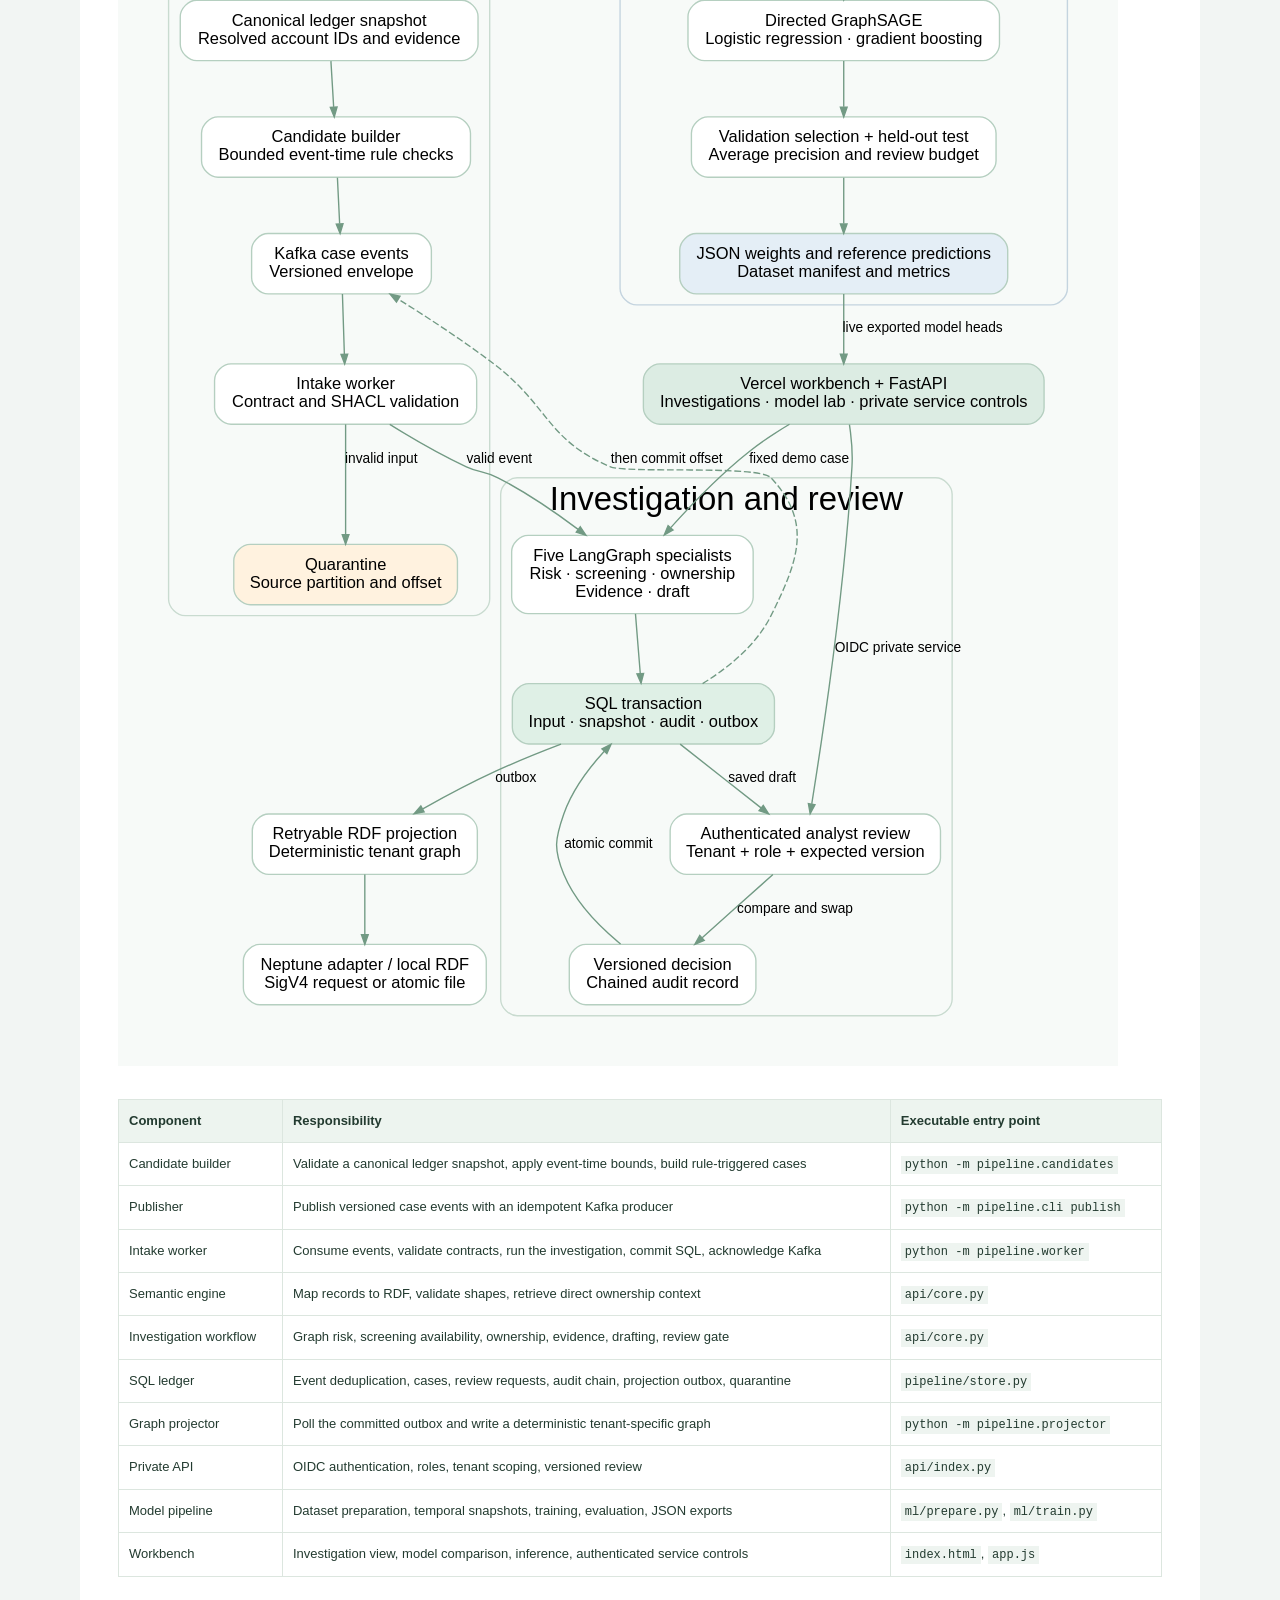
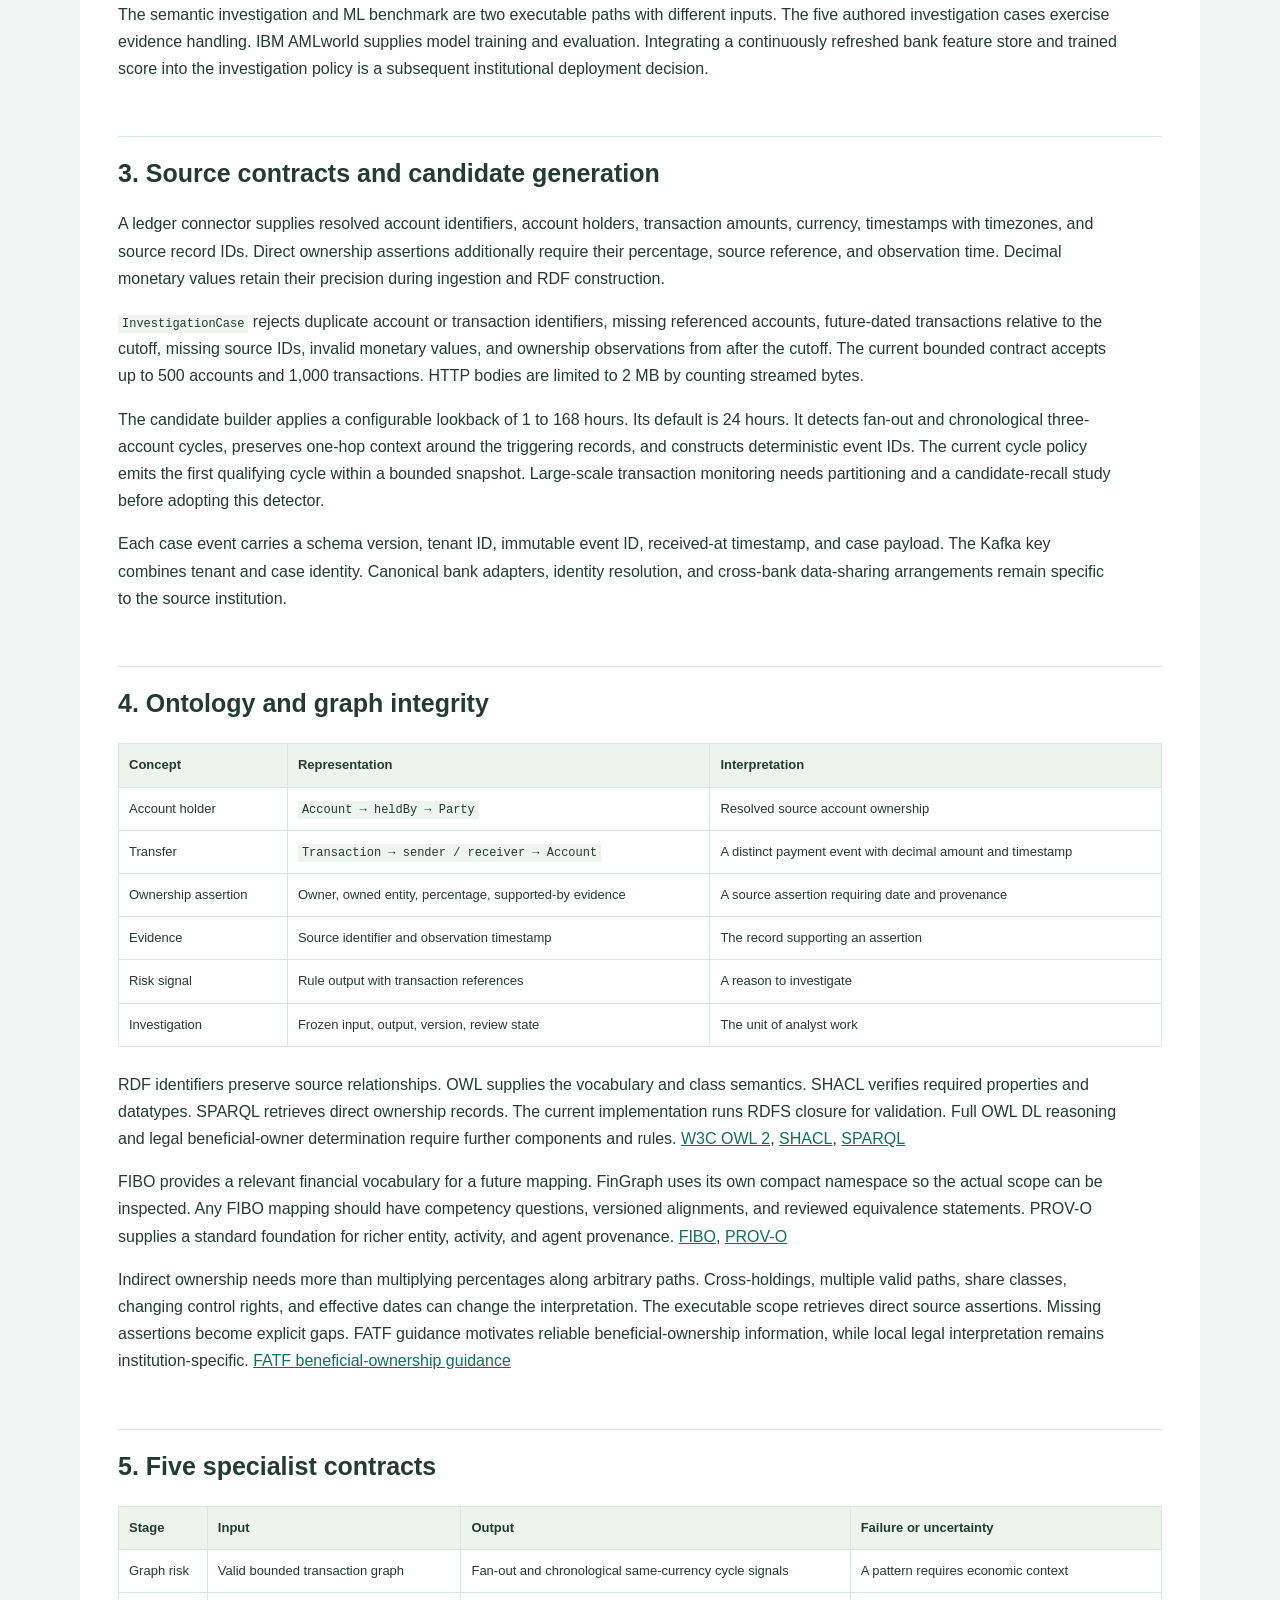
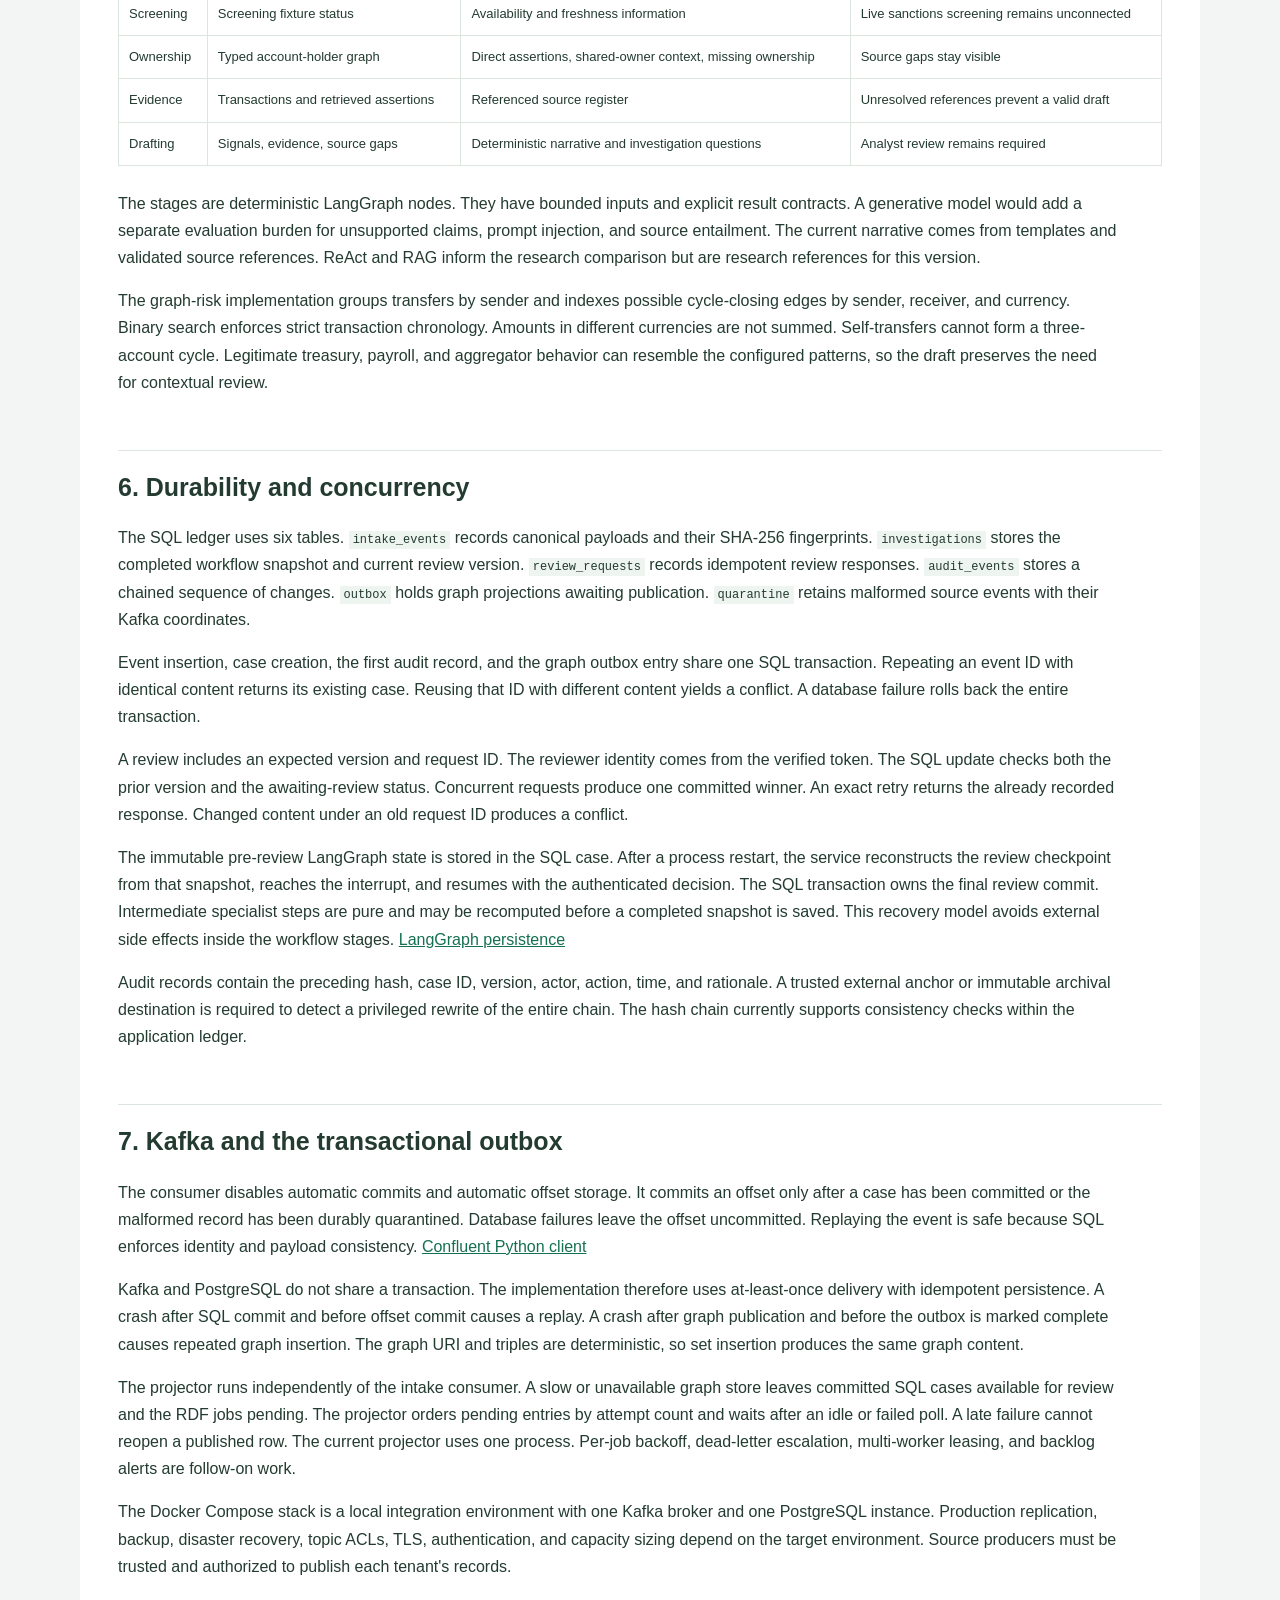
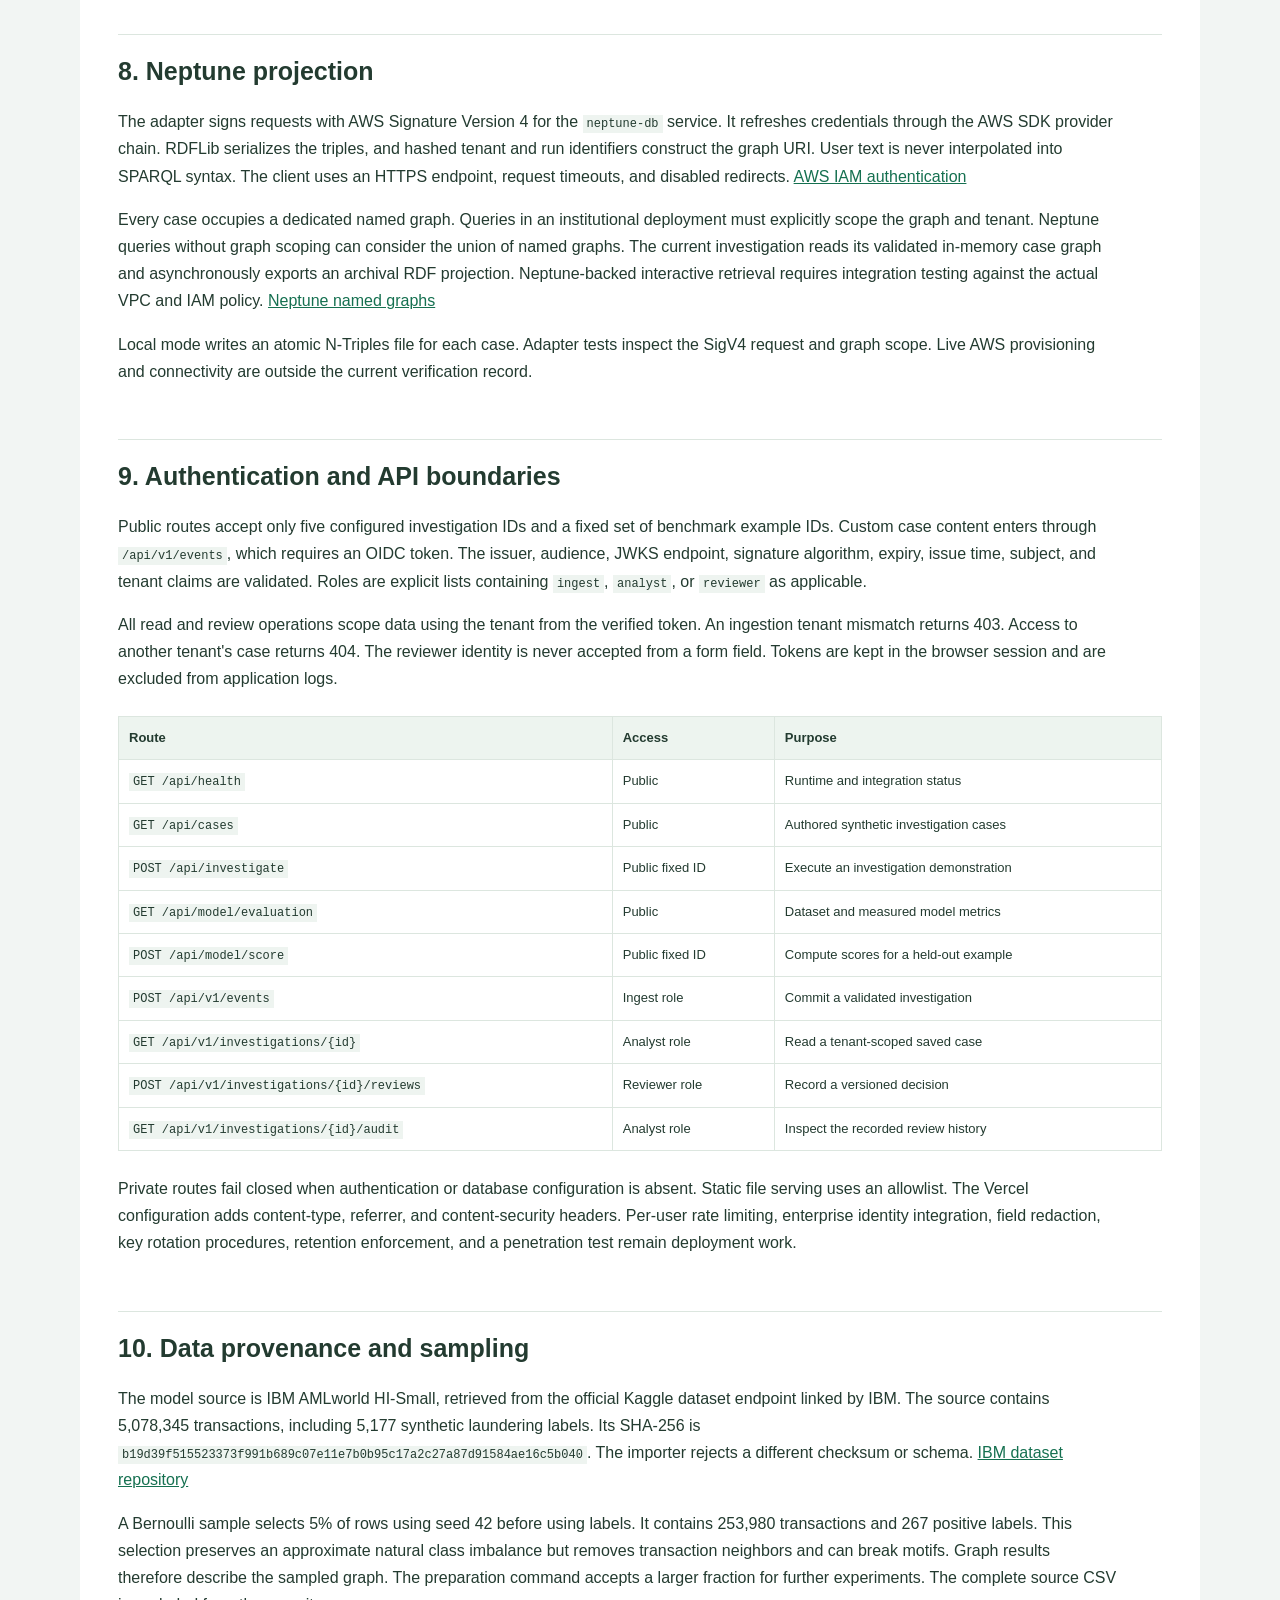
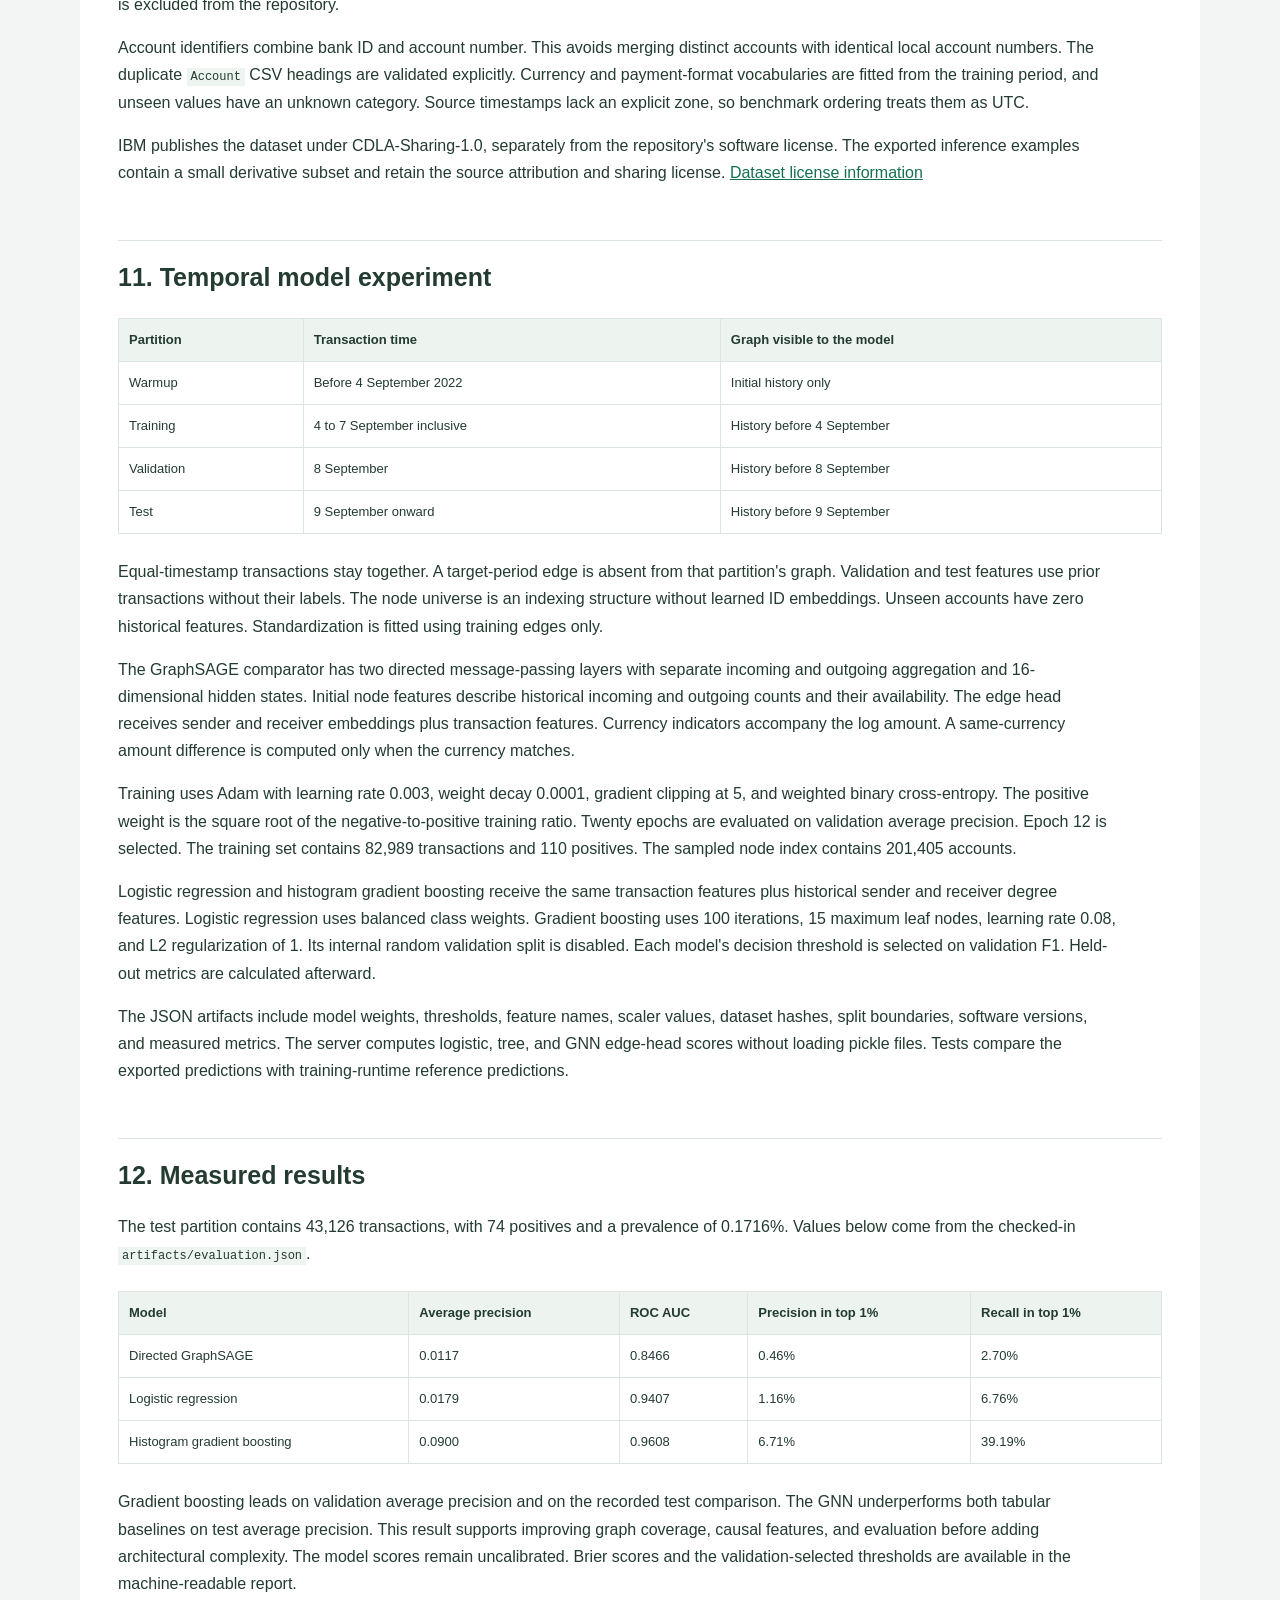
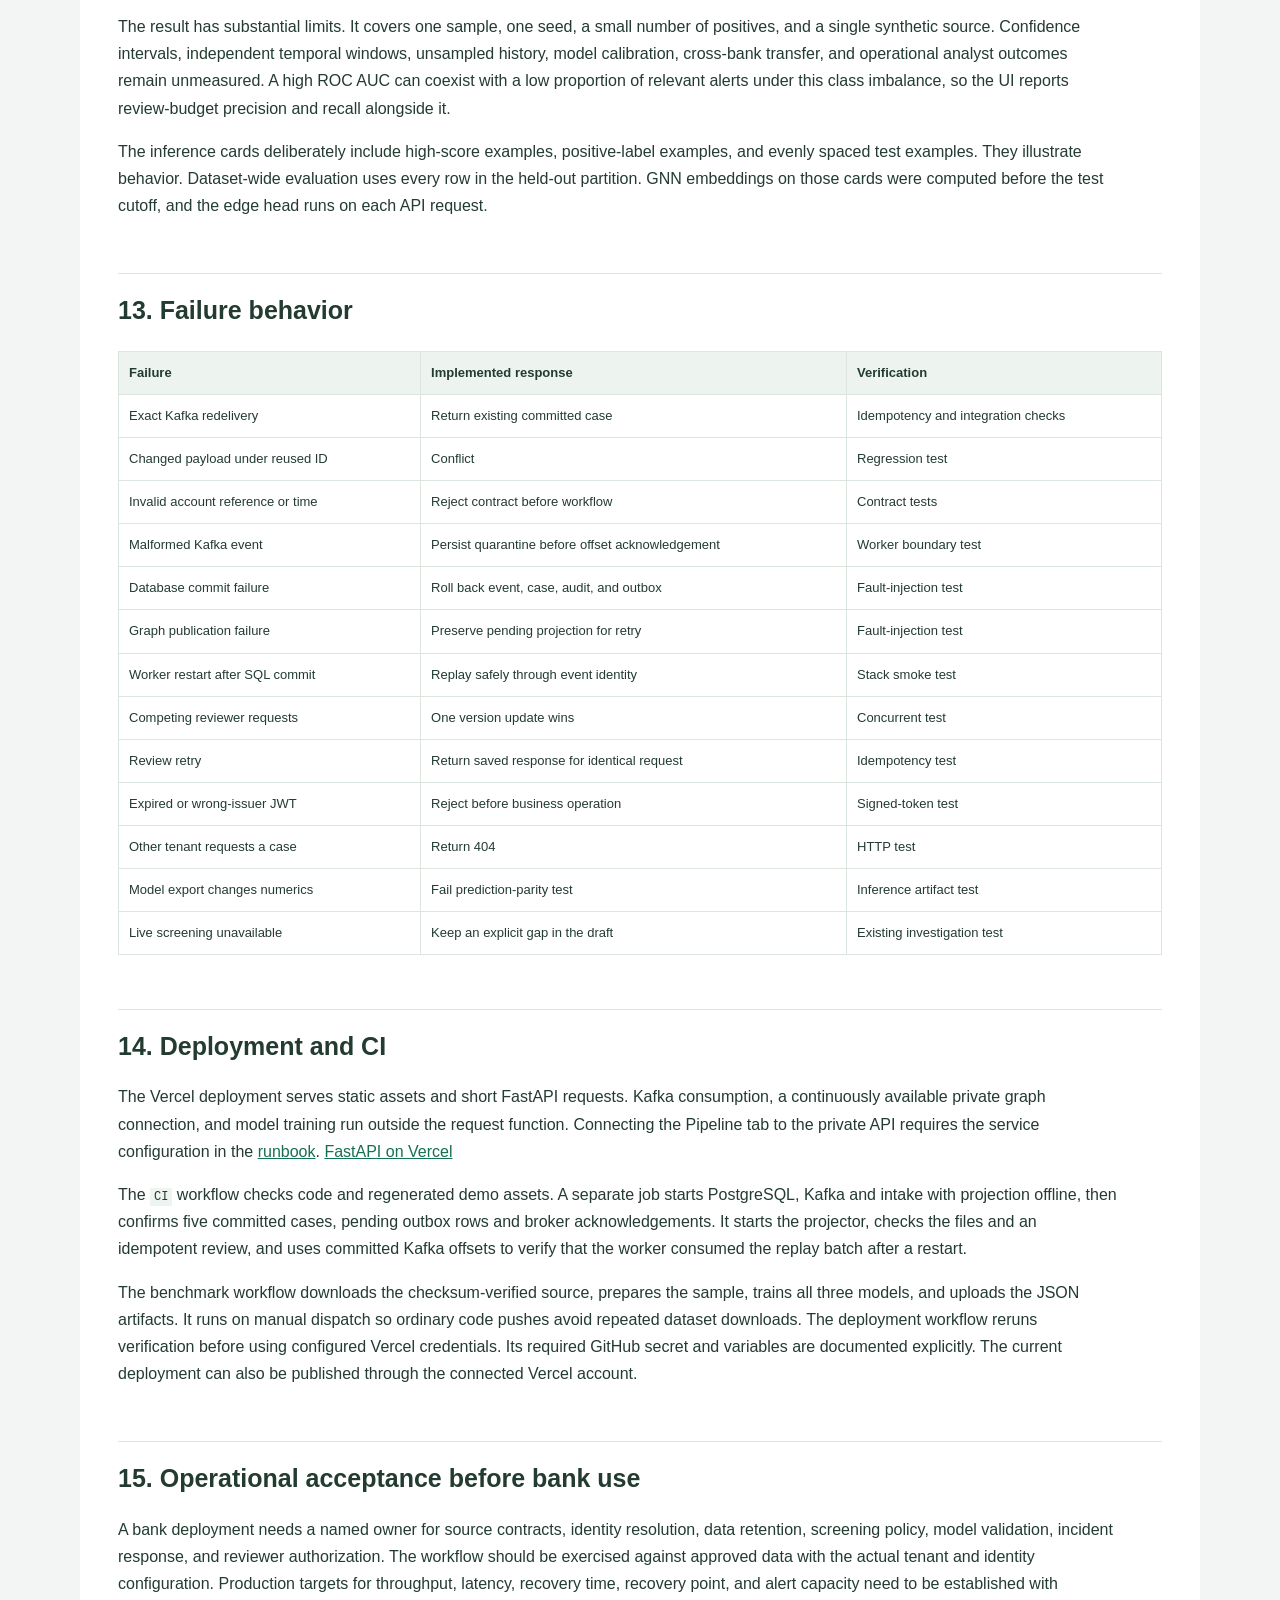
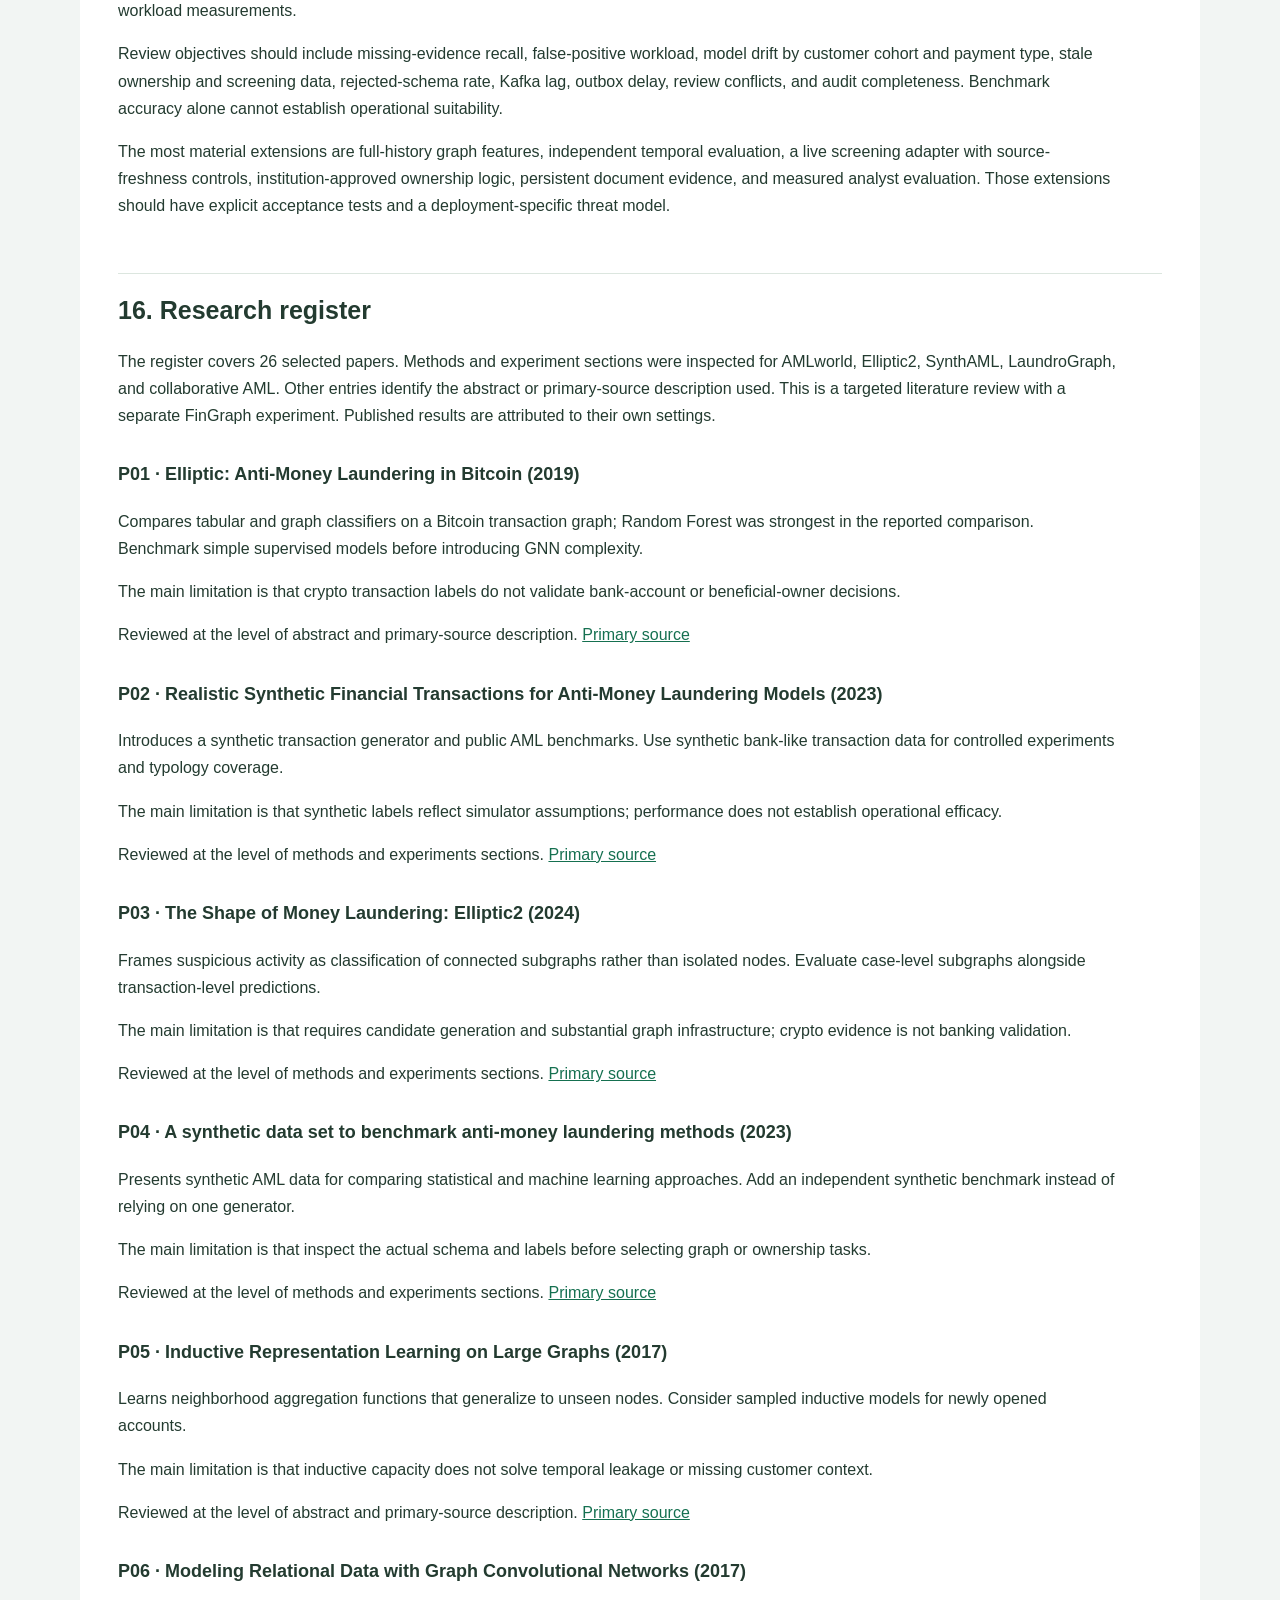
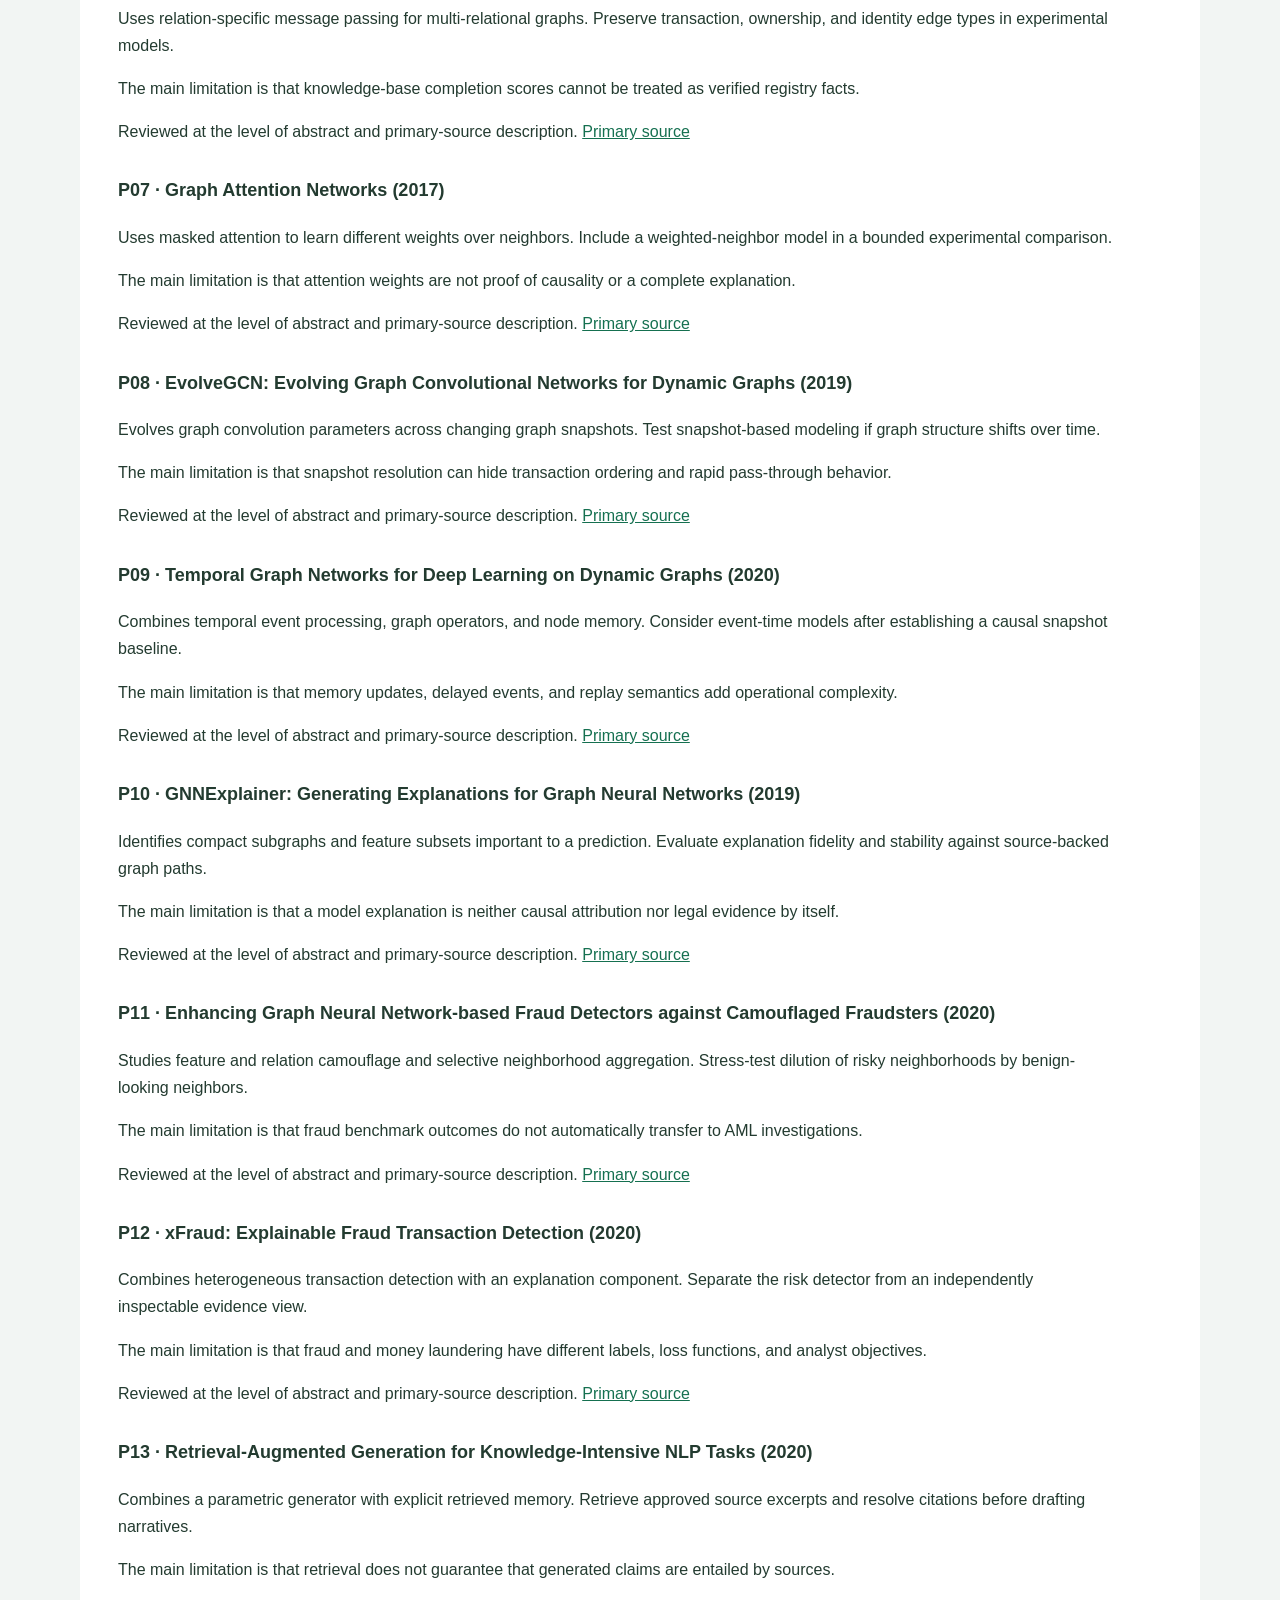
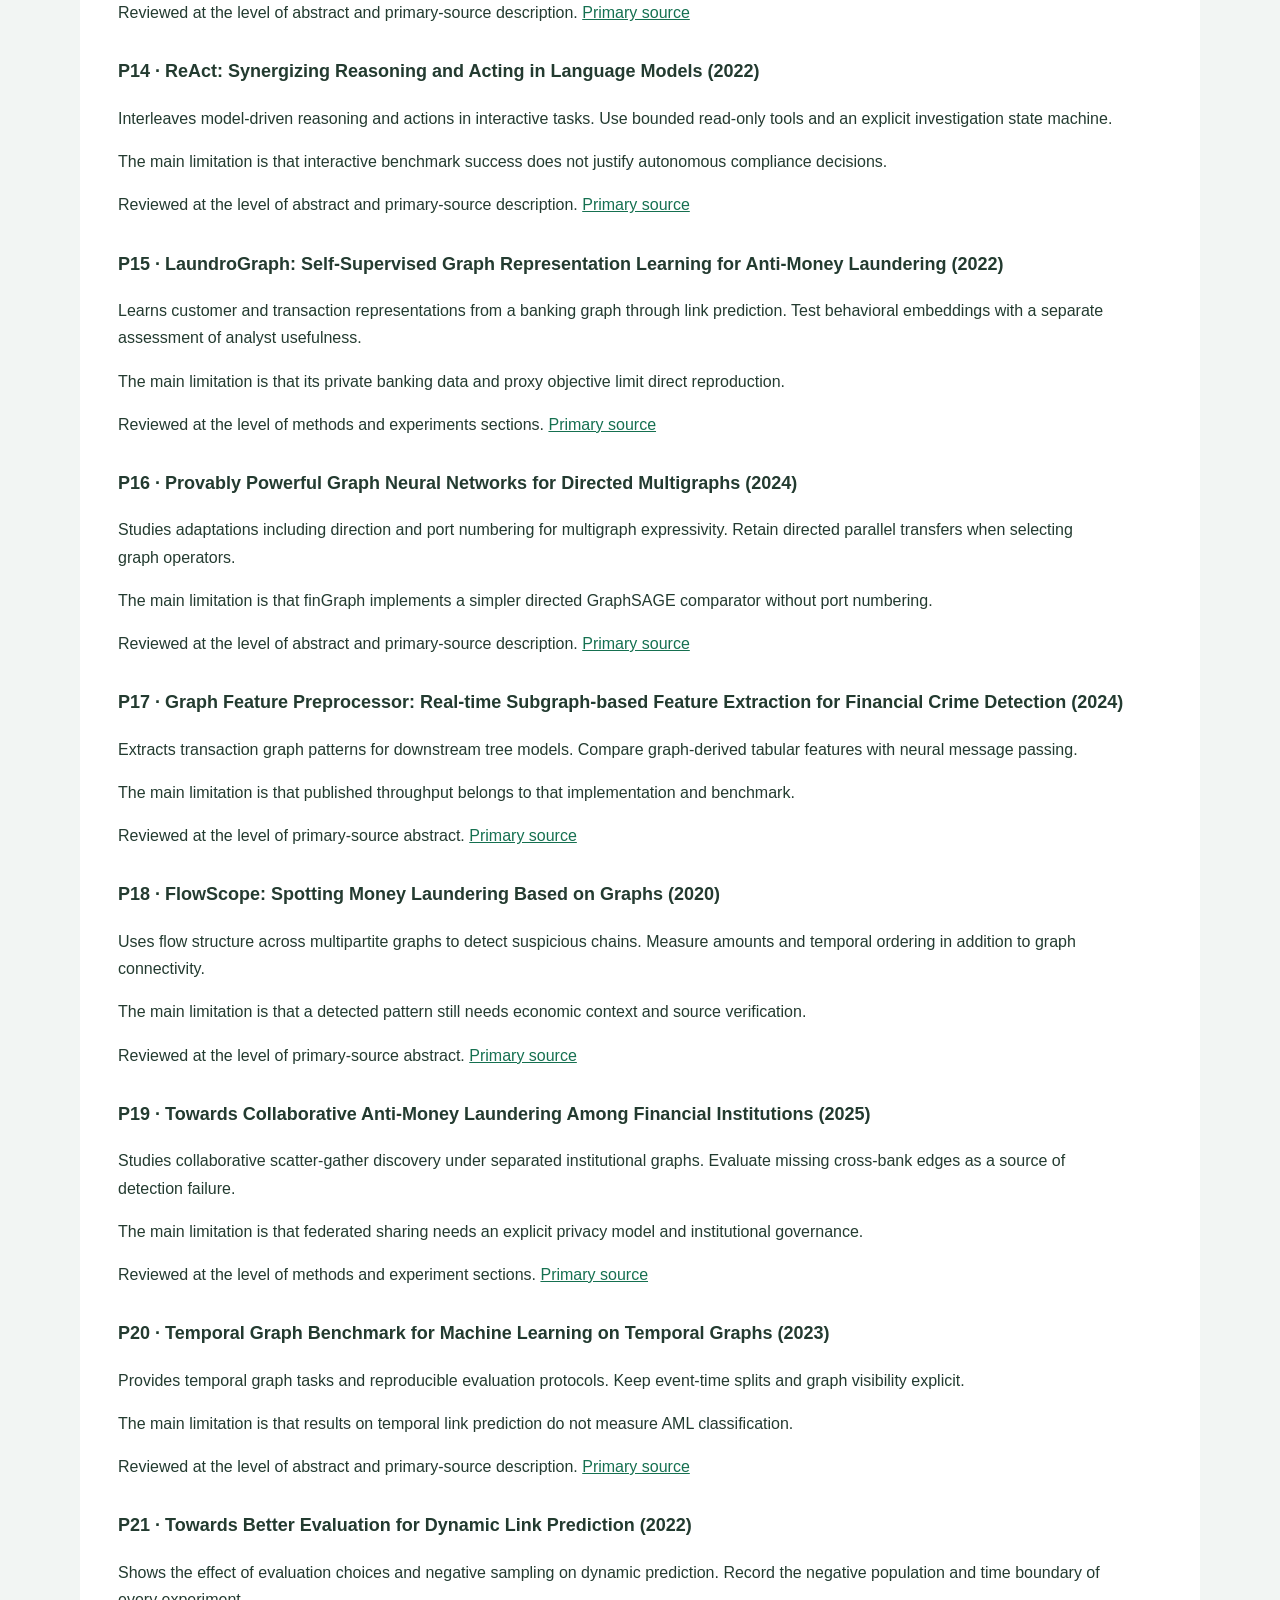
==== commit 00a8951c: "Isolate graph projection and explain investigation evidence Keep Kafka intake independent of RDF pub" ====
--- a/docs/FinGraph_Research_and_Architecture.html
+++ b/docs/FinGraph_Research_and_Architecture.html
@@ -314,9 +314,9 @@
 <td><code>pipeline/store.py</code></td>
 </tr>
 <tr>
-<td>Graph projection</td>
-<td>Write a case graph into a deterministic tenant-specific graph</td>
-<td><code>pipeline/neptune.py</code></td>
+<td>Graph projector</td>
+<td>Poll the committed outbox and write a deterministic tenant-specific graph</td>
+<td><code>python -m pipeline.projector</code></td>
 </tr>
 <tr>
 <td>Private API</td>
@@ -440,7 +440,7 @@
 <h2 id="7-kafka-and-the-transactional-outbox">7. Kafka and the transactional outbox</h2>
 <p>The consumer disables automatic commits and automatic offset storage. It commits an offset only after a case has been committed or the malformed record has been durably quarantined. Database failures leave the offset uncommitted. Replaying the event is safe because SQL enforces identity and payload consistency. <a href="https://docs.confluent.io/kafka-clients/python/current/overview.html">Confluent Python client</a></p>
 <p>Kafka and PostgreSQL do not share a transaction. The implementation therefore uses at-least-once delivery with idempotent persistence. A crash after SQL commit and before offset commit causes a replay. A crash after graph publication and before the outbox is marked complete causes repeated graph insertion. The graph URI and triples are deterministic, so set insertion produces the same graph content.</p>
-<p>Projection failures leave a pending outbox entry with its attempt count and error type. The worker retries pending entries while polling. The current worker is a single straightforward consumer loop. A production deployment should separate projection workers when slow external calls compete with ingestion, implement retry backoff and dead-letter escalation, and monitor consumer lag and oldest pending projection age.</p>
+<p>The projector runs independently of the intake consumer. A slow or unavailable graph store leaves committed SQL cases available for review and the RDF jobs pending. The projector orders pending entries by attempt count and waits after an idle or failed poll. A late failure cannot reopen a published row. The current projector uses one process. Per-job backoff, dead-letter escalation, multi-worker leasing, and backlog alerts are follow-on work.</p>
 <p>The Docker Compose stack is a local integration environment with one Kafka broker and one PostgreSQL instance. Production replication, backup, disaster recovery, topic ACLs, TLS, authentication, and capacity sizing depend on the target environment. Source producers must be trusted and authorized to publish each tenant's records.</p>
 <h2 id="8-neptune-projection">8. Neptune projection</h2>
 <p>The adapter signs requests with AWS Signature Version 4 for the <code>neptune-db</code> service. It refreshes credentials through the AWS SDK provider chain. RDFLib serializes the triples, and hashed tenant and run identifiers construct the graph URI. User text is never interpolated into SPARQL syntax. The client uses an HTTPS endpoint, request timeouts, and disabled redirects. <a href="https://docs.aws.amazon.com/neptune/latest/userguide/iam-auth-connecting.html">AWS IAM authentication</a></p>
@@ -665,8 +665,8 @@
 </tbody>
 </table>
 <h2 id="14-deployment-and-ci">14. Deployment and CI</h2>
-<p>The Vercel deployment serves static assets and short FastAPI requests. Kafka consumption, a continuously available private graph connection, and model training run outside the request function. The public workbench is useful without cloud database credentials. Connecting its Pipeline tab to the private API requires the service configuration described in the README. <a href="https://vercel.com/docs/frameworks/backend/fastapi">FastAPI on Vercel</a></p>
-<p>The <code>CI</code> workflow runs linting, formatting checks, regression tests, and JavaScript syntax validation. A separate job starts PostgreSQL, Kafka, the API, and the worker in Docker Compose, publishes five events, verifies persisted cases and graph files, records an idempotent review, restarts the worker, and replays the events.</p>
+<p>The Vercel deployment serves static assets and short FastAPI requests. Kafka consumption, a continuously available private graph connection, and model training run outside the request function. Connecting the Pipeline tab to the private API requires the service configuration in the <a href="RUNBOOK.md">runbook</a>. <a href="https://vercel.com/docs/frameworks/backend/fastapi">FastAPI on Vercel</a></p>
+<p>The <code>CI</code> workflow checks code and regenerated demo assets. A separate job starts PostgreSQL, Kafka and intake with projection offline, then confirms five committed cases, pending outbox rows and broker acknowledgements. It starts the projector, checks the files and an idempotent review, and uses committed Kafka offsets to verify that the worker consumed the replay batch after a restart.</p>
 <p>The benchmark workflow downloads the checksum-verified source, prepares the sample, trains all three models, and uploads the JSON artifacts. It runs on manual dispatch so ordinary code pushes avoid repeated dataset downloads. The deployment workflow reruns verification before using configured Vercel credentials. Its required GitHub secret and variables are documented explicitly. The current deployment can also be published through the connected Vercel account.</p>
 <h2 id="15-operational-acceptance-before-bank-use">15. Operational acceptance before bank use</h2>
 <p>A bank deployment needs a named owner for source contracts, identity resolution, data retention, screening policy, model validation, incident response, and reviewer authorization. The workflow should be exercised against approved data with the actual tenant and identity configuration. Production targets for throughput, latency, recovery time, recovery point, and alert capacity need to be established with workload measurements.</p>
@@ -777,4 +777,109 @@
 <h3 id="p26-almost-all-of-entity-resolution-2022">P26 · (Almost) All of Entity Resolution (2022)</h3>
 <p>Reviews probabilistic linkage, clustering, and canonicalization. Track candidate identity matches, provenance, and reversible merge decisions.</p>
 <p>The main limitation is that the implementation requires resolved source identifiers and does not automate fuzzy merges.</p>
-<p>Reviewed at the level of abstract and primary-source description. <a href="https://arxiv.org/abs/2008.04443">Primary source</a></p></main><footer>Deepak Yadav · FinGraph v0.2 · 18 November 2026</footer></body></html>+<p>Reviewed at the level of abstract and primary-source description. <a href="https://arxiv.org/abs/2008.04443">Primary source</a></p>
+<h2 id="17-interactive-exercise-and-interpretation">17. Interactive exercise and interpretation</h2>
+<p>The expanded application provides the actual source tables, RDF instances, a navigable neighbourhood graph, allowlisted SPARQL results and live invalid-graph exercises. Its evaluation views are generated from the same stored artifact as the metrics below.</p>
+<table>
+<thead>
+<tr>
+<th>Model</th>
+<th style="text-align: right;">Validation AP</th>
+<th style="text-align: right;">Test AP</th>
+<th style="text-align: right;">Test ROC AUC</th>
+<th style="text-align: right;">Precision at top 1%</th>
+<th style="text-align: right;">Recall at top 1%</th>
+</tr>
+</thead>
+<tbody>
+<tr>
+<td>Directed GraphSAGE</td>
+<td style="text-align: right;">0.0133</td>
+<td style="text-align: right;">0.0117</td>
+<td style="text-align: right;">0.8466</td>
+<td style="text-align: right;">0.46%</td>
+<td style="text-align: right;">2.70%</td>
+</tr>
+<tr>
+<td>Logistic regression</td>
+<td style="text-align: right;">0.0115</td>
+<td style="text-align: right;">0.0179</td>
+<td style="text-align: right;">0.9407</td>
+<td style="text-align: right;">1.16%</td>
+<td style="text-align: right;">6.76%</td>
+</tr>
+<tr>
+<td>Gradient boosting</td>
+<td style="text-align: right;">0.0674</td>
+<td style="text-align: right;">0.0900</td>
+<td style="text-align: right;">0.9608</td>
+<td style="text-align: right;">6.71%</td>
+<td style="text-align: right;">39.19%</td>
+</tr>
+</tbody>
+</table>
+<h3 id="the-problem-and-the-user">The problem and the user</h3>
+<p>A bank investigation analyst has an alert, transaction records, KYC identifiers and registry assertions. Those records live in separate systems. FinGraph assembles their relationships, checks whether the evidence is structurally complete, and prepares a reviewable account of what was observed. A pattern is an investigation lead, not a finding of crime.</p>
+<h3 id="goal-and-success-criteria">Goal and success criteria</h3>
+<p>The engineering goal is a reproducible path from source record to evidence-linked draft and recorded human decision. Success means replay does not duplicate cases, invalid records are quarantined, every finding resolves to evidence, tenant boundaries hold, and a review survives restart. The model goal is higher retrieval of labelled suspicious transactions within a fixed review budget. Analyst time saved, loss prevented and real-bank effectiveness have not been measured.</p>
+<h3 id="who-does-what">Who does what</h3>
+<p>Data engineering supplies resolved account and party IDs. The worker validates and investigates. The analyst checks economic purpose and evidence. A reviewer records a decision with an authenticated identity. Compliance policy owners define thresholds and escalation rules. This application does not freeze accounts, decide guilt or file a regulatory report.</p>
+<h3 id="what-is-active-today">What is active today</h3>
+<p>The public app executes RDF construction, SHACL validation, bounded SPARQL queries, five deterministic LangGraph steps and inference for three trained models. PostgreSQL/Kafka integration runs in GitHub CI and the local Docker stack. AWS Neptune is an implemented transport adapter tested with a mock endpoint. Live screening, bank feeds and a production identity provider are not connected.</p>
+<h3 id="why-combine-semantics-and-machine-learning">Why combine semantics and machine learning?</h3>
+<p>The ontology defines what a transfer, holder and ownership assertion mean. SHACL blocks malformed evidence. Rules explain specific temporal motifs. ML ranks examples by statistical patterns. SQL records workflow state and decisions. These responsibilities complement one another, but the current GNN benchmark is a separate experiment: no measured accuracy improvement from the ontology or agent workflow is claimed.</p>
+<h3 id="a-worked-investigation">A worked investigation</h3>
+<p>Open Rapid fan-out and run the workflow. Four recipients within 60 minutes create 40 prioritisation points. Click a finding to highlight its source transfers. Inspect A001 in Data &amp; RDF, then follow heldBy to its legal entity and the ownership assertion to its source. Remove supportedBy in the validation exercise: the ownership claim fails SHACL. Restore the valid graph before investigation.</p>
+<h3 id="1-start-with-competency-questions">1. Start with competency questions</h3>
+<p>Which account sent each transfer? Who holds that account? Which source supports a direct ownership percentage? Are two active accounts linked to the same asserted owner? Is a critical field missing? These questions determine the vocabulary and queries. They are more useful design inputs than trying to model every financial concept at once.</p>
+<h3 id="2-separate-the-things-being-described">2. Separate the things being described</h3>
+<p>An Account is not its holder. A LegalEntity is not a Person. A Transaction is an event with amount, currency, time and provenance, not just an unlabeled line. OwnershipAssertion is a separate record so percentage, subject entity and supporting evidence stay together. Evidence is distinct from the claim it supports.</p>
+<h3 id="3-define-stable-identifiers-and-types">3. Define stable identifiers and types</h3>
+<p>Canonical identifiers become ex: resources. The source account ID maps to ex:A001, holder ID to ex:E001 and owner ID to ex:P001. Person and LegalEntity are subclasses of Party. Object properties connect resources; datatype properties carry decimals, timestamps and strings. These examples use an illustrative namespace; a deployment needs an institution-controlled namespace and entity-resolution policy.</p>
+<h3 id="4-map-source-fields-explicitly">4. Map source fields explicitly</h3>
+<p>The graph builder maps sender and receiver to Account resources, amount to xsd:decimal, and timestamp to xsd:dateTime. Registry source and observation time become evidence attributes. An ownership assertion is materialised only when its required source fields exist. The missing-ownership scenario intentionally omits A001’s assertion. No absent owner is inferred from a name.</p>
+<h3 id="5-validate-before-reasoning-about-risk">5. Validate before reasoning about risk</h3>
+<p>SHACL checks cardinality, class and datatype constraints. Transactions require exactly one sender, receiver, positive amount, currency, timestamp and source ID. Ownership assertions require an owner, legal entity, percentage between 0 and 100, and supporting Evidence. The JSON contract separately checks unique IDs, references and timestamps. Neither layer proves that the source record is true.</p>
+<h3 id="6-query-review-and-version">6. Query, review and version</h3>
+<p>Run the allowlisted SPARQL templates against the generated graph and compare answers with the source tables. Add regression cases for missing fields, changed types and conflicting claims. Review new terms with domain owners before changing the version. This repository supplies an OWL vocabulary, RDFS-assisted SHACL validation and explicit graph queries. It does not run full OWL DL reasoning or certify FIBO alignment.</p>
+<h3 id="why-a-separate-ownership-assertion">Why a separate ownership assertion?</h3>
+<p>A direct owner edge cannot carry multiple dated sources cleanly. A claim node preserves whose assertion it is, the entity it concerns, the percentage and supporting record. The current example is a snapshot with one assertion per account. Conflicting sources, validity intervals, indirect ownership chains and legal control rules still require a richer implementation.</p>
+<h3 id="what-the-ontology-does-not-do">What the ontology does not do</h3>
+<p>OWL domain and range describe semantics; they are not substitutes for validation. Missing facts remain unknown. Shared direct ownership does not establish illicit conduct. A cycle in the transaction graph does not establish money laundering. RDF is used for meaning and provenance; the research GNN consumes numerical transaction graph features, not an OWL reasoning output.</p>
+<h3 id="source-and-sampling">Source and sampling</h3>
+<p>IBM AMLworld HI-Small contains 5,078,345 synthetic transfers. The importer verifies the exact CSV checksum, samples each row with probability 0.05 using seed 42 without consulting labels, and sorts by timestamp and source row. The resulting 253,980 rows contain 267 positives. This removes neighbours and motifs, so results are for this sampled graph only. IBM’s labels are generated simulation labels, not adjudicated bank cases.</p>
+<h3 id="temporal-protocol-and-leakage-controls">Temporal protocol and leakage controls</h3>
+<p>History before 4 September 2022 supplies the training graph. Training targets span 4–7 September. Validation targets are 8 September with history strictly before that day. Test targets begin 9 September with history strictly before that day. Target-period edges are excluded from that period’s graph. Scaler and categorical vocabulary are fitted on training targets. Raw account IDs are graph indices, not learned identity features.</p>
+<h3 id="directed-graphsage">Directed GraphSAGE</h3>
+<p>Two layers concatenate self, incoming-neighbour mean and outgoing-neighbour mean representations. Hidden size is 16. The edge head concatenates sender and receiver embeddings with transaction features, then uses a 32-unit ReLU layer and one logit. Adam trains 20 epochs at learning rate 0.003 with weight decay 0.0001, square-root imbalance weighting and gradient clipping at 5. Epoch 12 was selected by validation average precision.</p>
+<h3 id="tabular-baselines-and-fair-comparison">Tabular baselines and fair comparison</h3>
+<p>Logistic regression uses balanced class weights and up to 300 iterations. Histogram gradient boosting uses 100 iterations, 15 leaves, learning rate 0.08, L2 regularisation 1 and balanced weights. Both use the same transaction fields and past-only endpoint activity counts as the GNN, without neighbour aggregation. Hyperparameters are fixed; no test-set tuning is performed.</p>
+<h3 id="features-and-deployed-inference">Features and deployed inference</h3>
+<p>Transaction features encode log amount, self transfer, same bank, currency change, same-currency amount difference, payment currency and payment format. Endpoint features describe historical in/out counts and presence. The browser selects held-out examples; Python recomputes the three prediction heads from JSON weights. GNN embeddings are precomputed from the historical test snapshot. The public app does not train on demand or refresh embeddings for arbitrary new bank transactions.</p>
+<h3 id="why-accuracy-is-misleading">Why accuracy is misleading</h3>
+<p>Only 74 of 43,126 test rows are positive. A classifier that always predicts negative has 99.83% accuracy and finds zero positive cases. Select models using validation average precision, then report test average precision, precision and recall at a review budget, and a confusion matrix at a validation-selected threshold. Scores from class-weighted models are uncalibrated ranking values.</p>
+<h3 id="which-model-wins-here">Which model wins here?</h3>
+<p>Gradient boosting has the highest validation average precision (0.0674), so it is the benchmark leader before looking at the test result. On the test set its average precision is 0.0900, versus 0.0179 for logistic regression and 0.0117 for GraphSAGE. At a 1% review budget it finds 29 of 74 positive rows among 432 reviews. This leaves 403 false positives and 45 missed positives. It is the best of these three in this experiment, not a production-qualified detector.</p>
+<h3 id="what-evidence-supports-the-explanation">What evidence supports the explanation?</h3>
+<p>Validation-only grouped permutation tests measure the decrease in average precision when a feature group is shuffled. Gradient boosting relies strongly on payment format, amount and currency in this sample. Trees can represent nonlinear interactions among those fields. The permutation plot provides measured reliance, but does not prove those features cause laundering or prove why one algorithm outperforms another.</p>
+<h3 id="why-the-gnn-may-lag">Why the GNN may lag</h3>
+<p>Plausible causes include removal of 95% of transfers, loss of graph motifs, only 110 positive training targets, frozen graph snapshots and a small untuned architecture. These are hypotheses. A controlled full-graph experiment, retrained graph ablation, multiple seeds and matched tuning budgets are required to isolate the cause. More graph complexity is not automatically better.</p>
+<h3 id="evidence-and-model-explanations">Evidence and model explanations</h3>
+<p>The transfer timeline and graph share a selection. Each selected transfer links to the source ID and RDF resource. Rule traces identify the condition that fired and the records it used. The Model lab separately shows exact logistic logit terms and gradient boosting sensitivity to feature-group replacement.</p>
+<p>GraphSAGE uses frozen sender and receiver embeddings plus the transaction feature vector. For its exported linear–ReLU–linear scorer, each hidden preactivation varies linearly from the zero reference to the example. The fraction of this path above zero gives its exact integrated gradient. Sender, receiver and transaction contributions sum to the change in logit. This attributes the scorer inputs and leaves attribution to individual historical edges open. The reference is a mathematical baseline, outside the set of known transactions. <a href="https://proceedings.mlr.press/v70/sundararajan17a.html">Integrated Gradients</a></p>
+<h3 id="threshold-versus-review-budget">Threshold versus review budget</h3>
+<p>A fixed threshold is selected by maximum validation F1 and carried unchanged into the test set. A top-k review budget instead sorts the whole held-out batch and reviews its highest scores. They are different operating policies. The budget explorer shows realised retrospective counts, not an online alert-volume guarantee.</p>
+<h3 id="uncertainty-and-operational-impact">Uncertainty and operational impact</h3>
+<p>One seed, 32 validation positives and 74 test positives make the comparison fragile. No confidence interval, cross-bank evaluation, calibration fit, analyst-time study or cost-benefit trial has been completed. The graphs reveal the measured errors and limits rather than hiding them behind one accuracy percentage.</p>
+<h3 id="p0-connect-evidence-safely">P0 · Connect evidence safely</h3>
+<p>Add source-specific bank adapters, approved screening feeds, production OIDC and secrets management. Acceptance: contract tests against representative source samples, freshness checks, deny-by-default roles and verified provenance. Live sanctions checks must distinguish candidate matching from analyst resolution.</p>
+<h3 id="p0-validate-persistence-at-operational-load">P0 · Validate persistence at operational load</h3>
+<p>Add schema migrations, SQL tenant isolation controls, Kafka TLS/SASL, bounded worker concurrency, retry backoff, an operational DLQ and reconciliation. Acceptance: repeatable load tests at the institution’s stated event rate; crash recovery at each commit boundary; measured backlog, p95 latency, error rates and recovery objectives. Current single-broker CI proves a small functional flow only.</p>
+<h3 id="p1-improve-the-model-experiment">P1 · Improve the model experiment</h3>
+<p>Train on a full graph or preserve complete temporal neighbourhoods; run multiple seeds and rolling holdouts; compare retrained graph/no-graph ablations and tune with equal budgets. Acceptance: report distributions and confidence intervals for average precision and recall at the same review budget. Promote a GNN only if that evidence beats the tabular baseline.</p>
+<h3 id="p1-calibrate-and-challenge-the-decision-policy">P1 · Calibrate and challenge the decision policy</h3>
+<p>Fit calibration on a separate validation window, measure reliability and drift, and choose thresholds with an explicit review capacity and error-cost model. Acceptance: out-of-time calibration and stability checks, analyst review and a documented fallback to the previously approved model. No threshold should be chosen from this test set for deployment.</p>
+<h3 id="p1-extend-semantics-and-explanation">P1 · Extend semantics and explanation</h3>
+<p>Add entity-resolution provenance, conflicting claims, validity intervals, multi-layer ownership and policy-specific control rules. Evaluate evidence coverage, explanation fidelity and missing-data behaviour. GNN edge explanations need a separate fidelity benchmark; a highlighted rule path cannot stand in for a learned model explanation.</p>
+<h3 id="p2-validate-the-business-outcome">P2 · Validate the business outcome</h3>
+<p>Run a blinded analyst study or approved shadow deployment. Measure review time, useful-case yield, missed-case discovery, disagreement and escalation quality. Add disaster recovery, independent security testing, governance and retention controls. Operational benefit remains a target until measured with the intended users and data.</p></main><footer>Deepak Yadav · FinGraph v0.4.0 · 20 November 2026</footer></body></html>
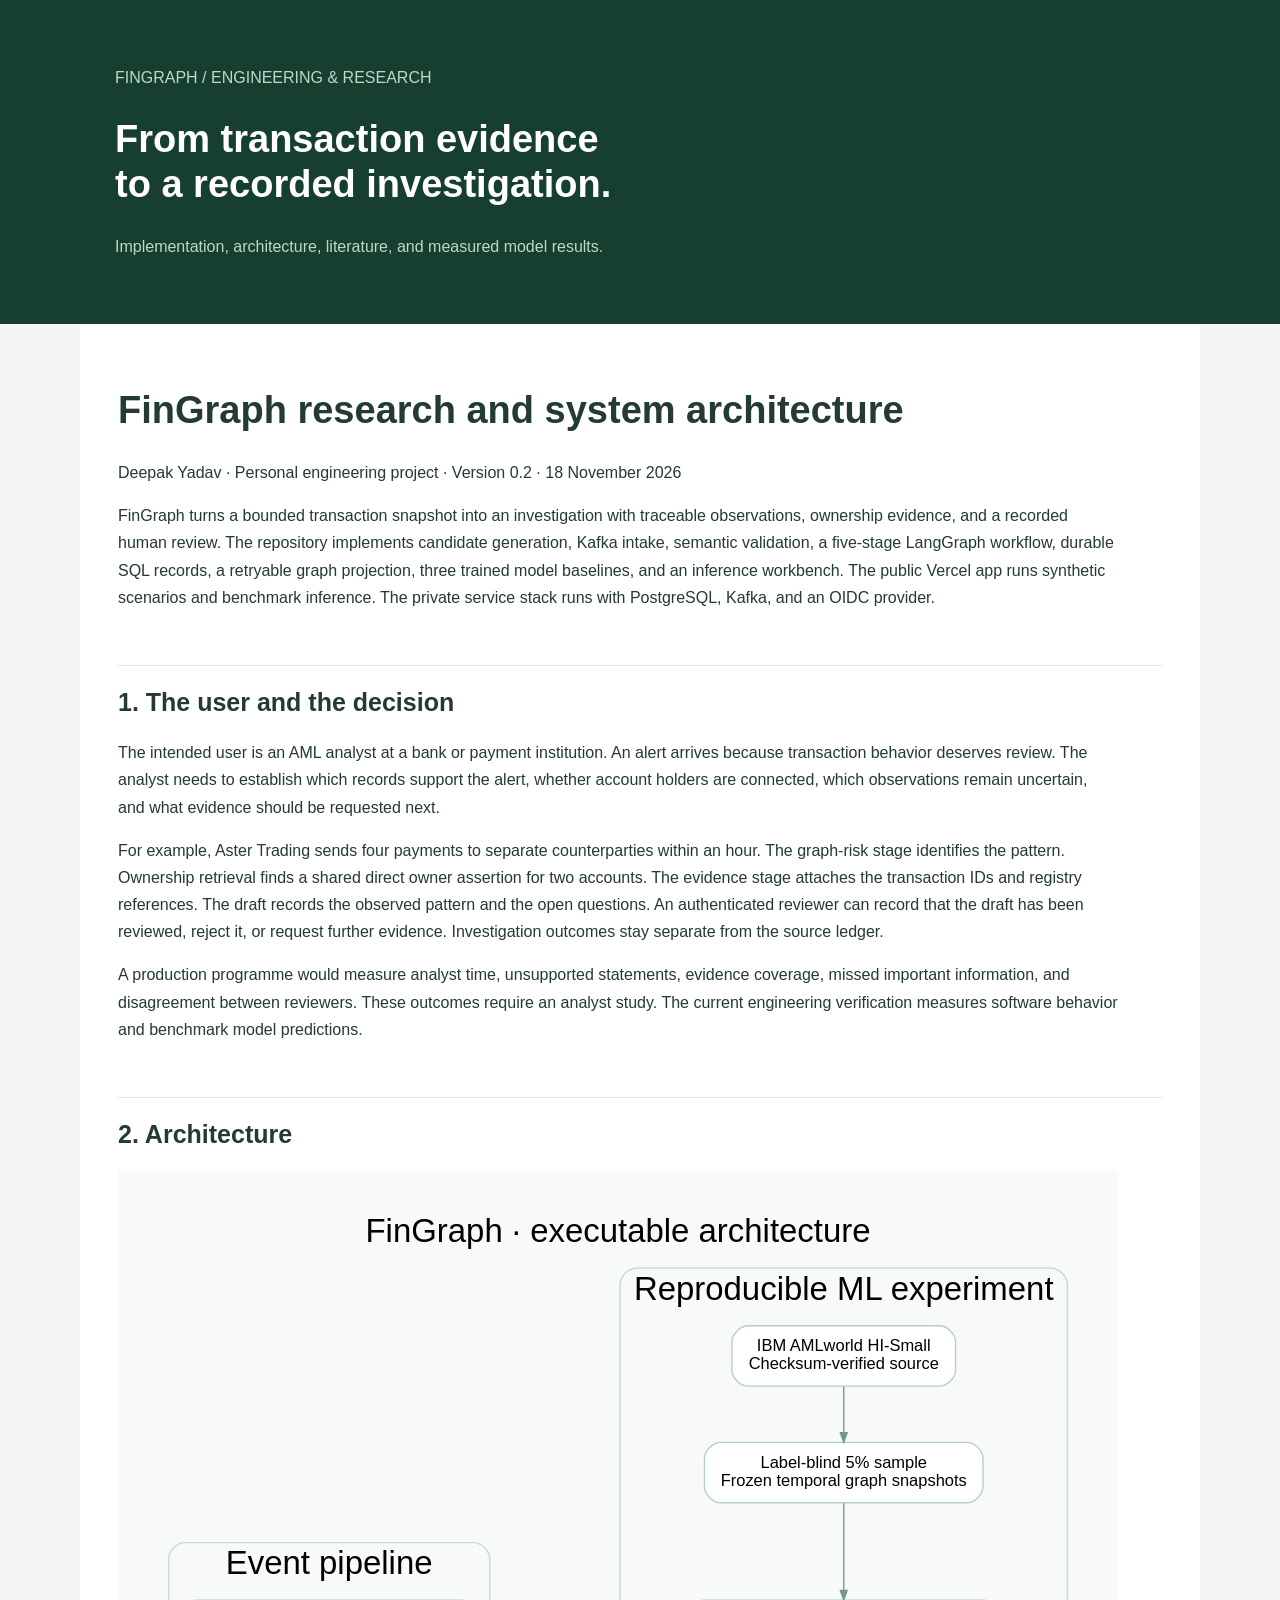
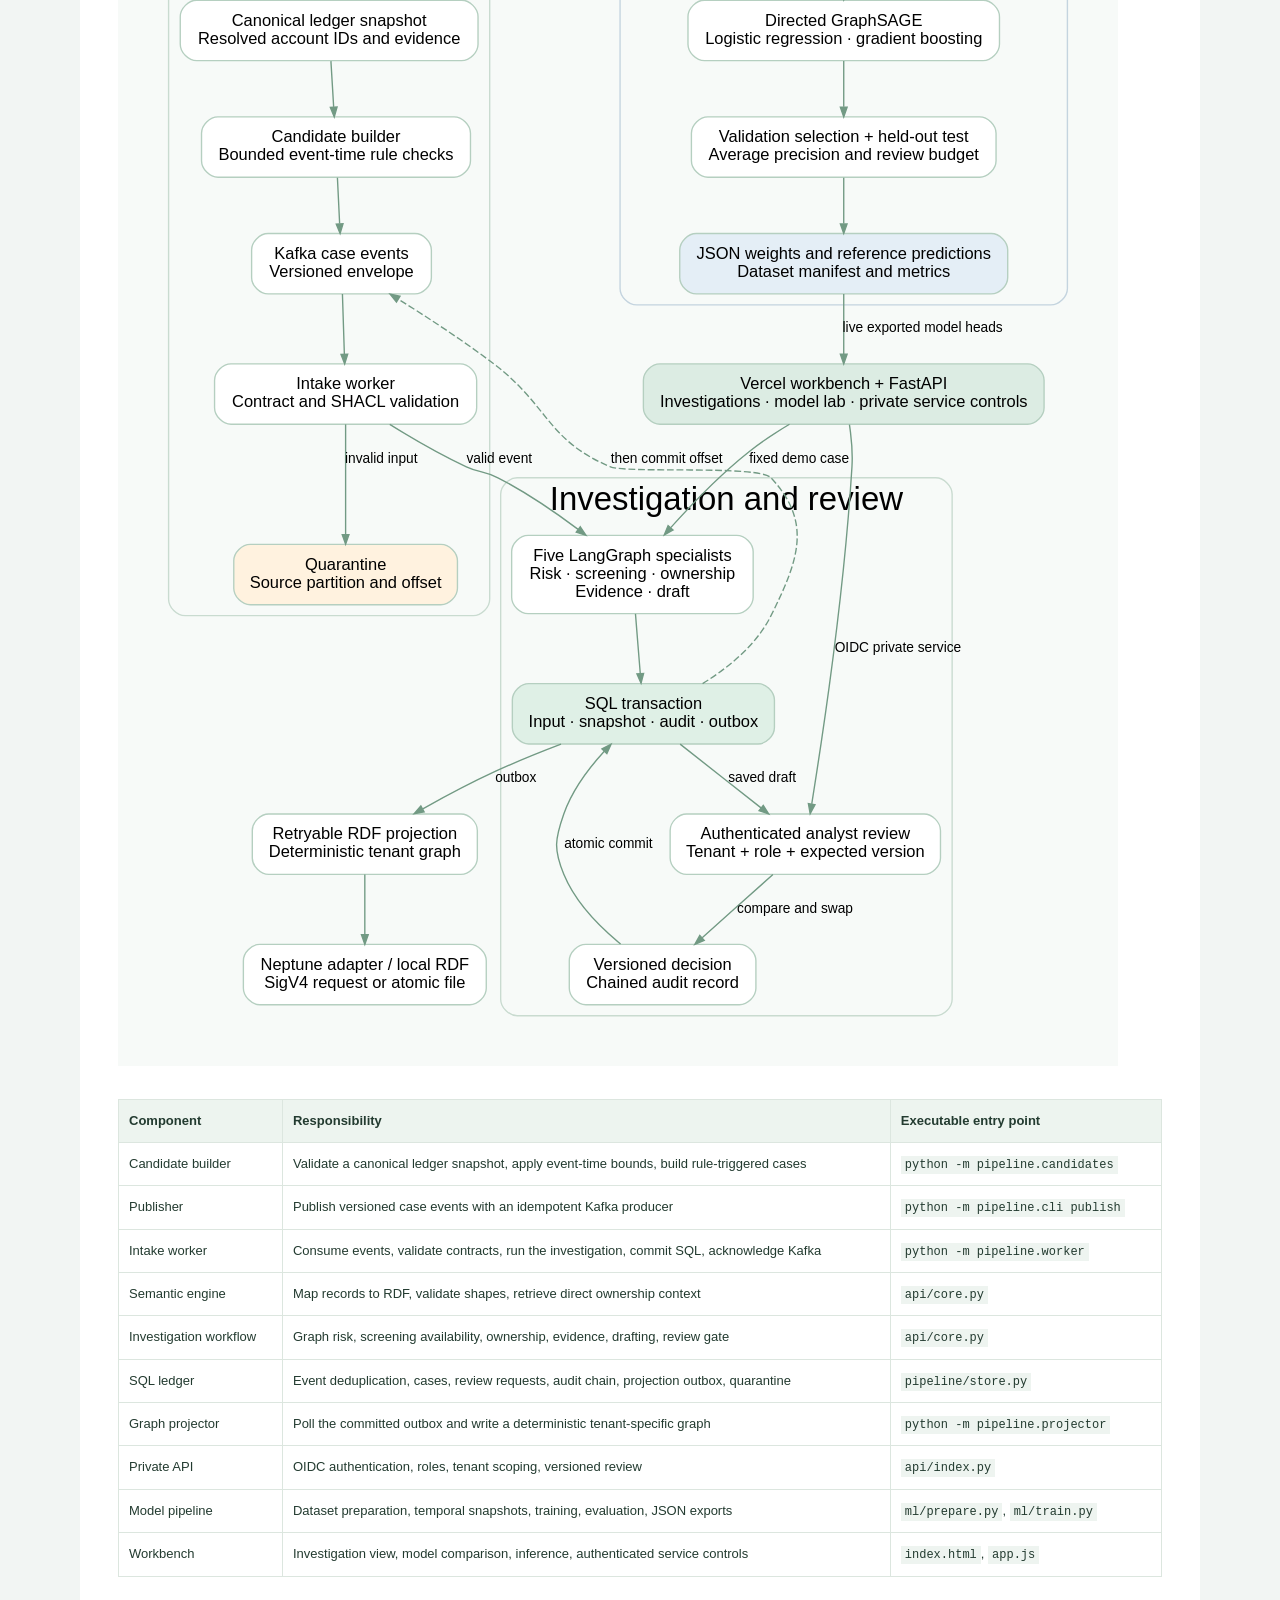
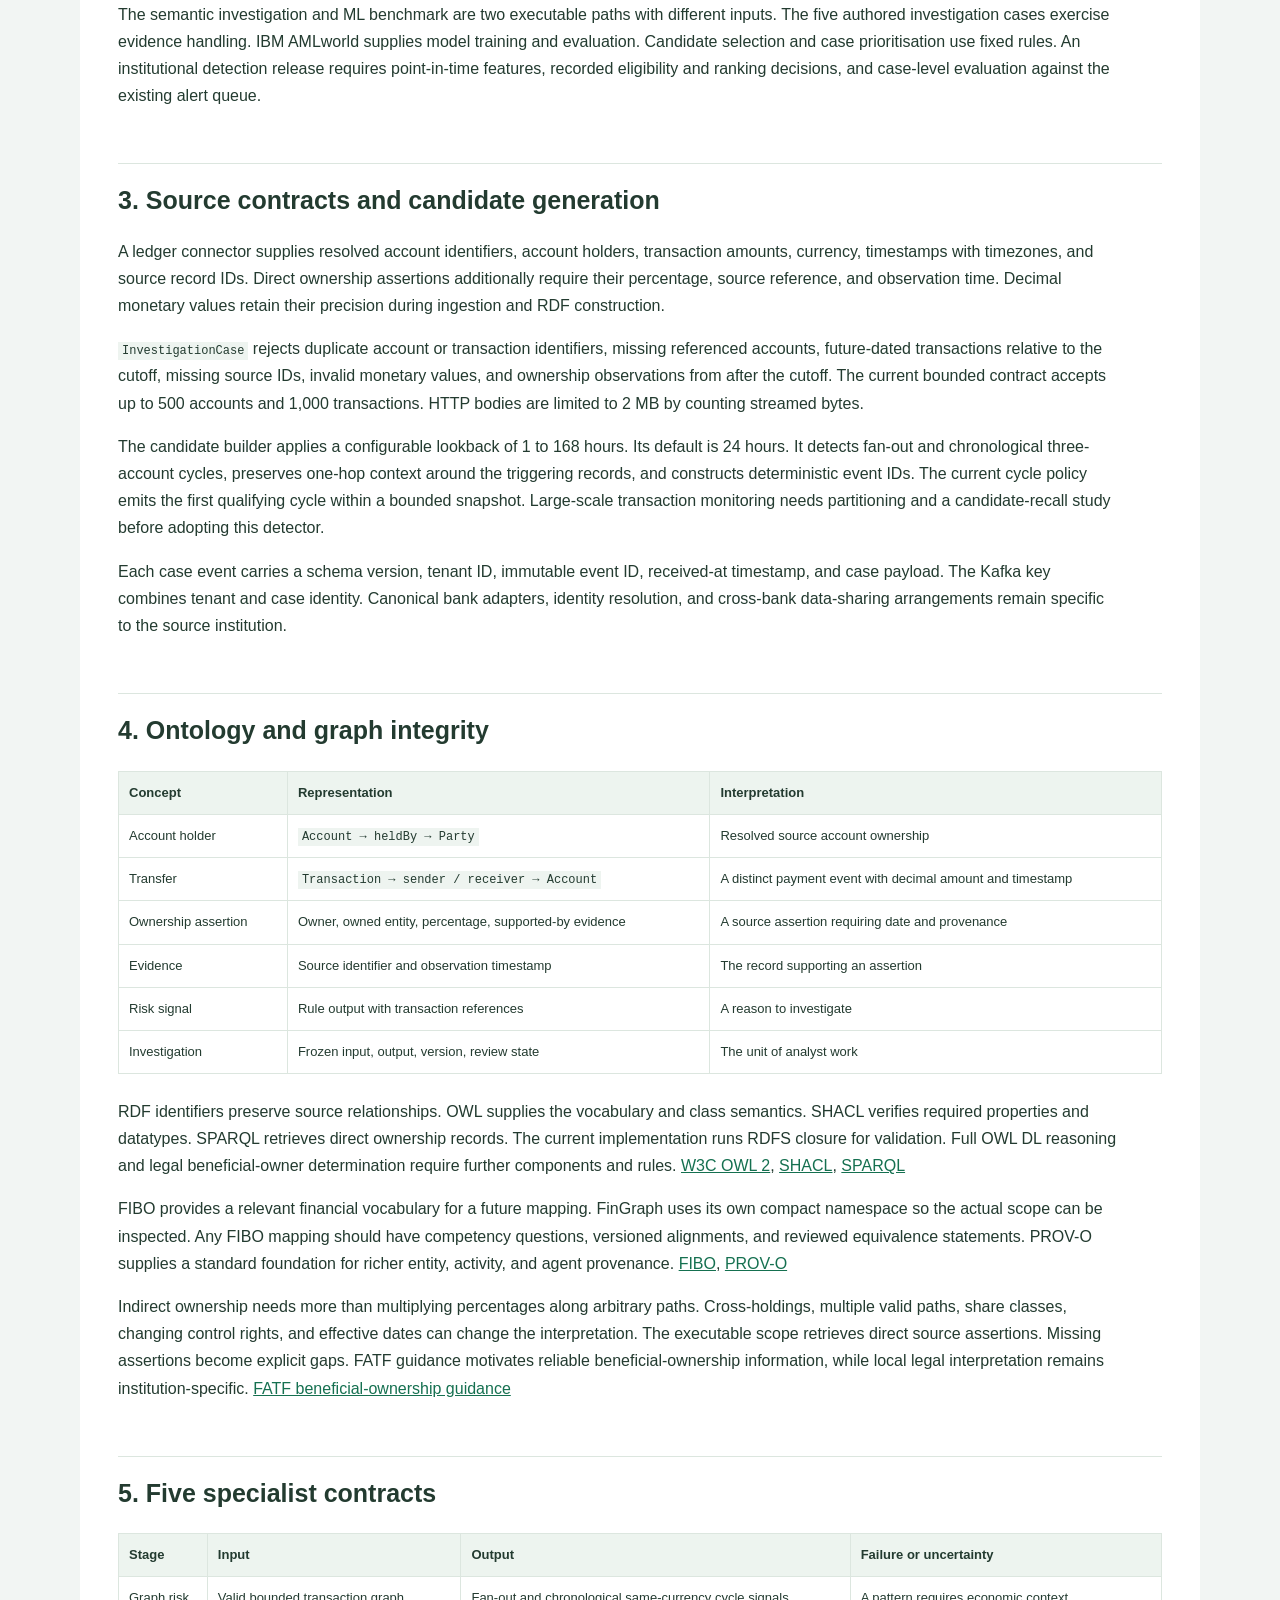
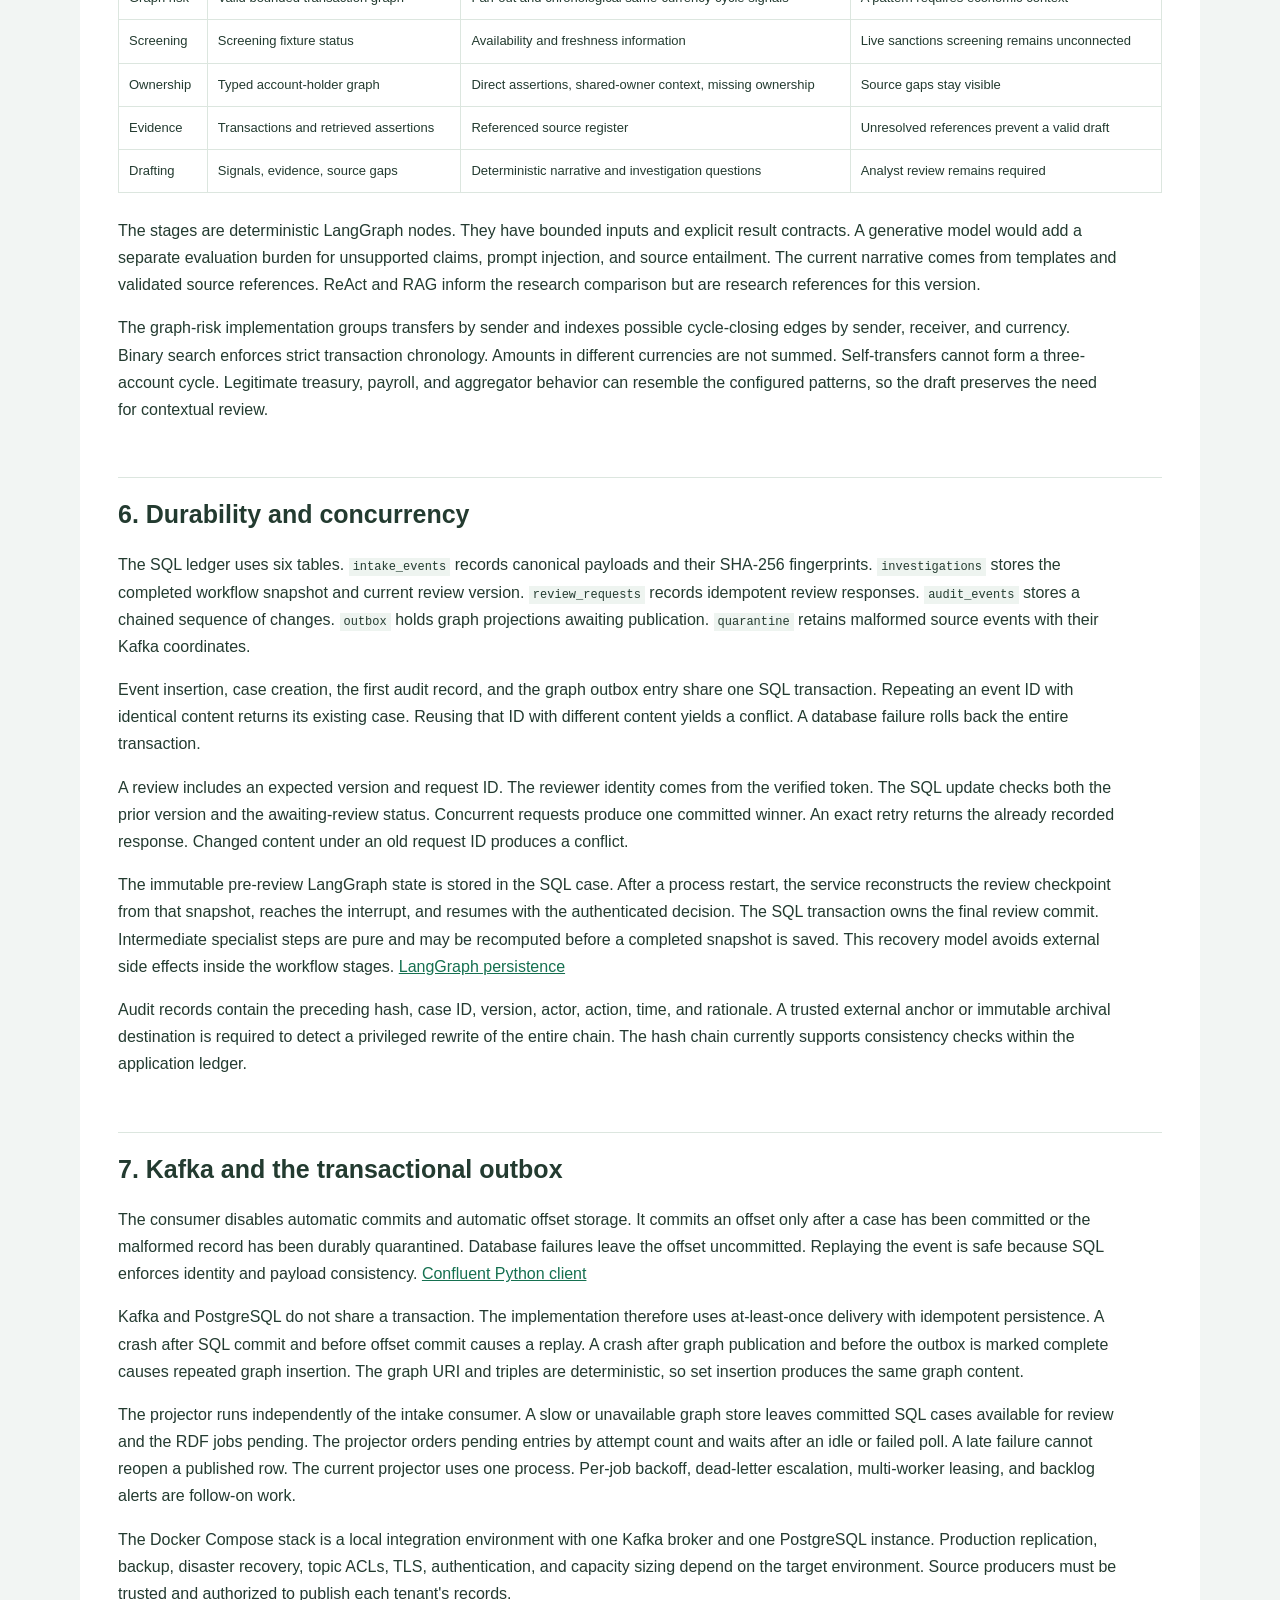
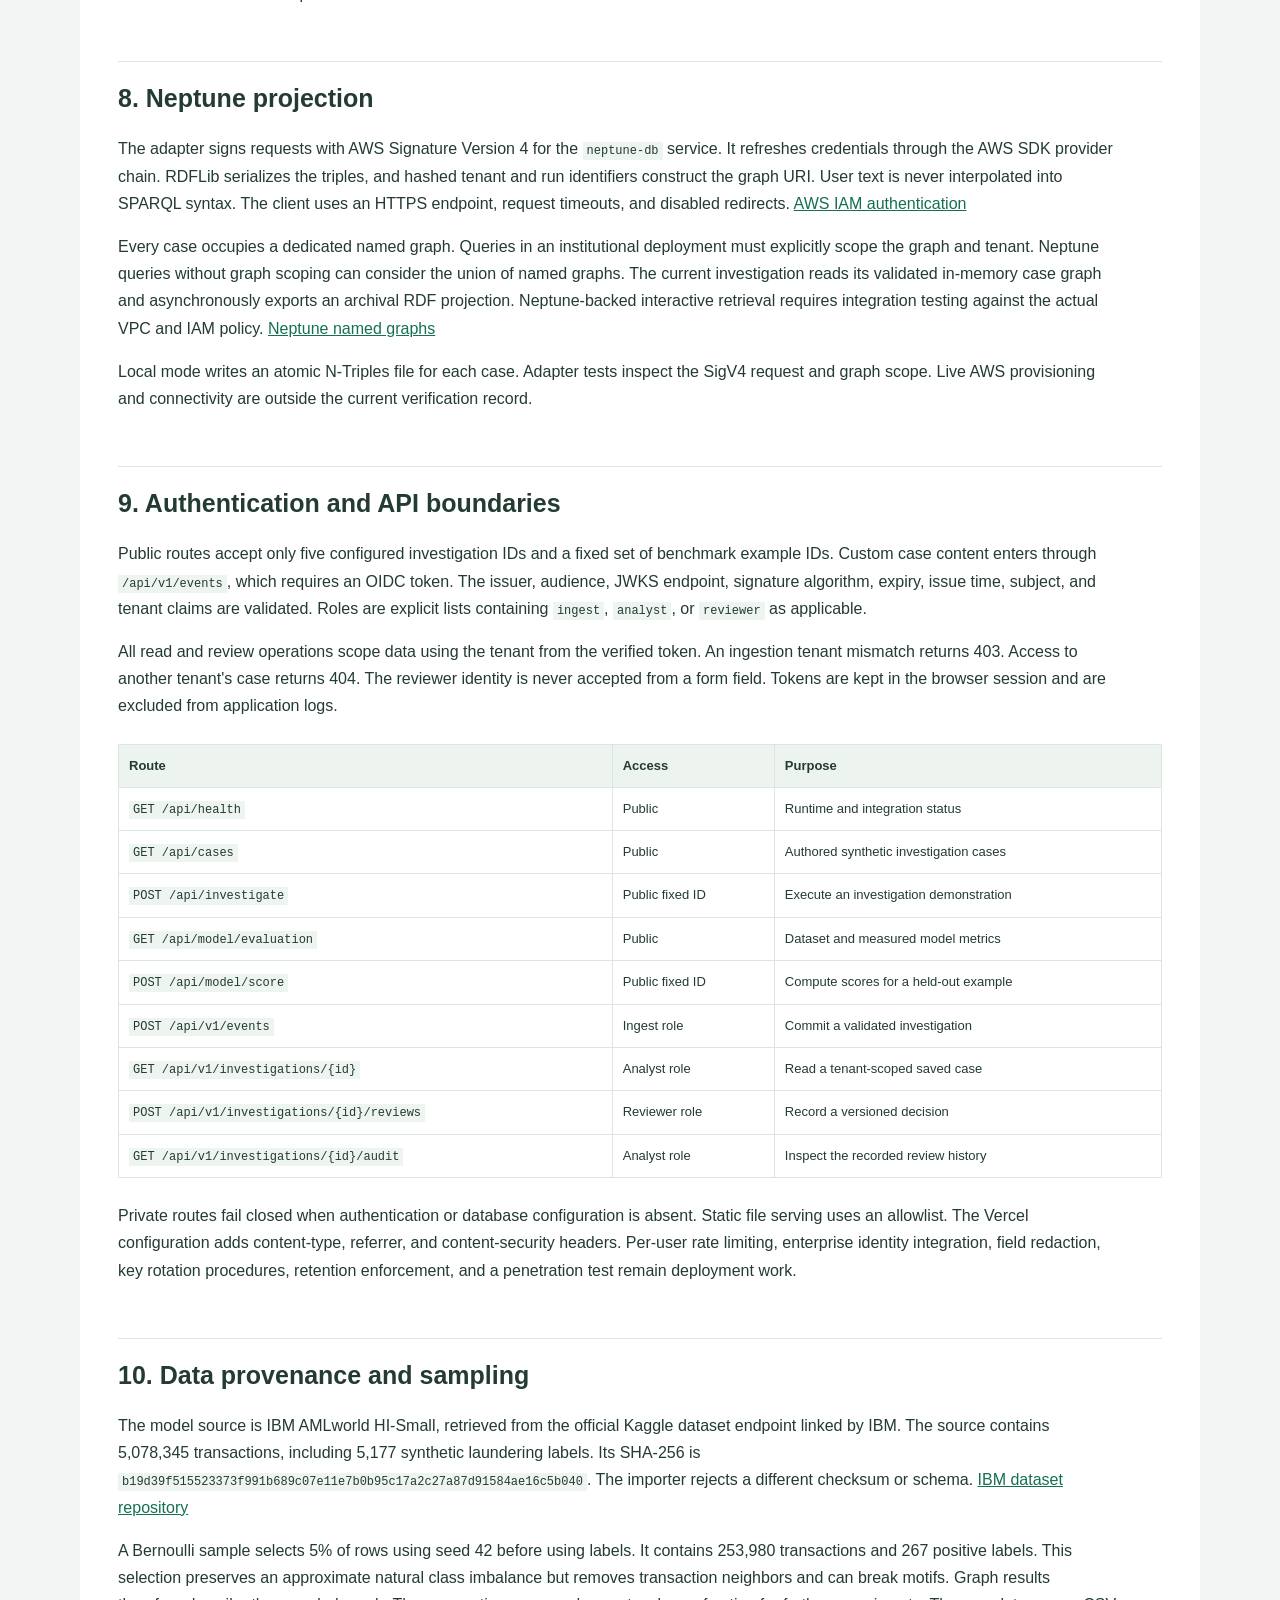
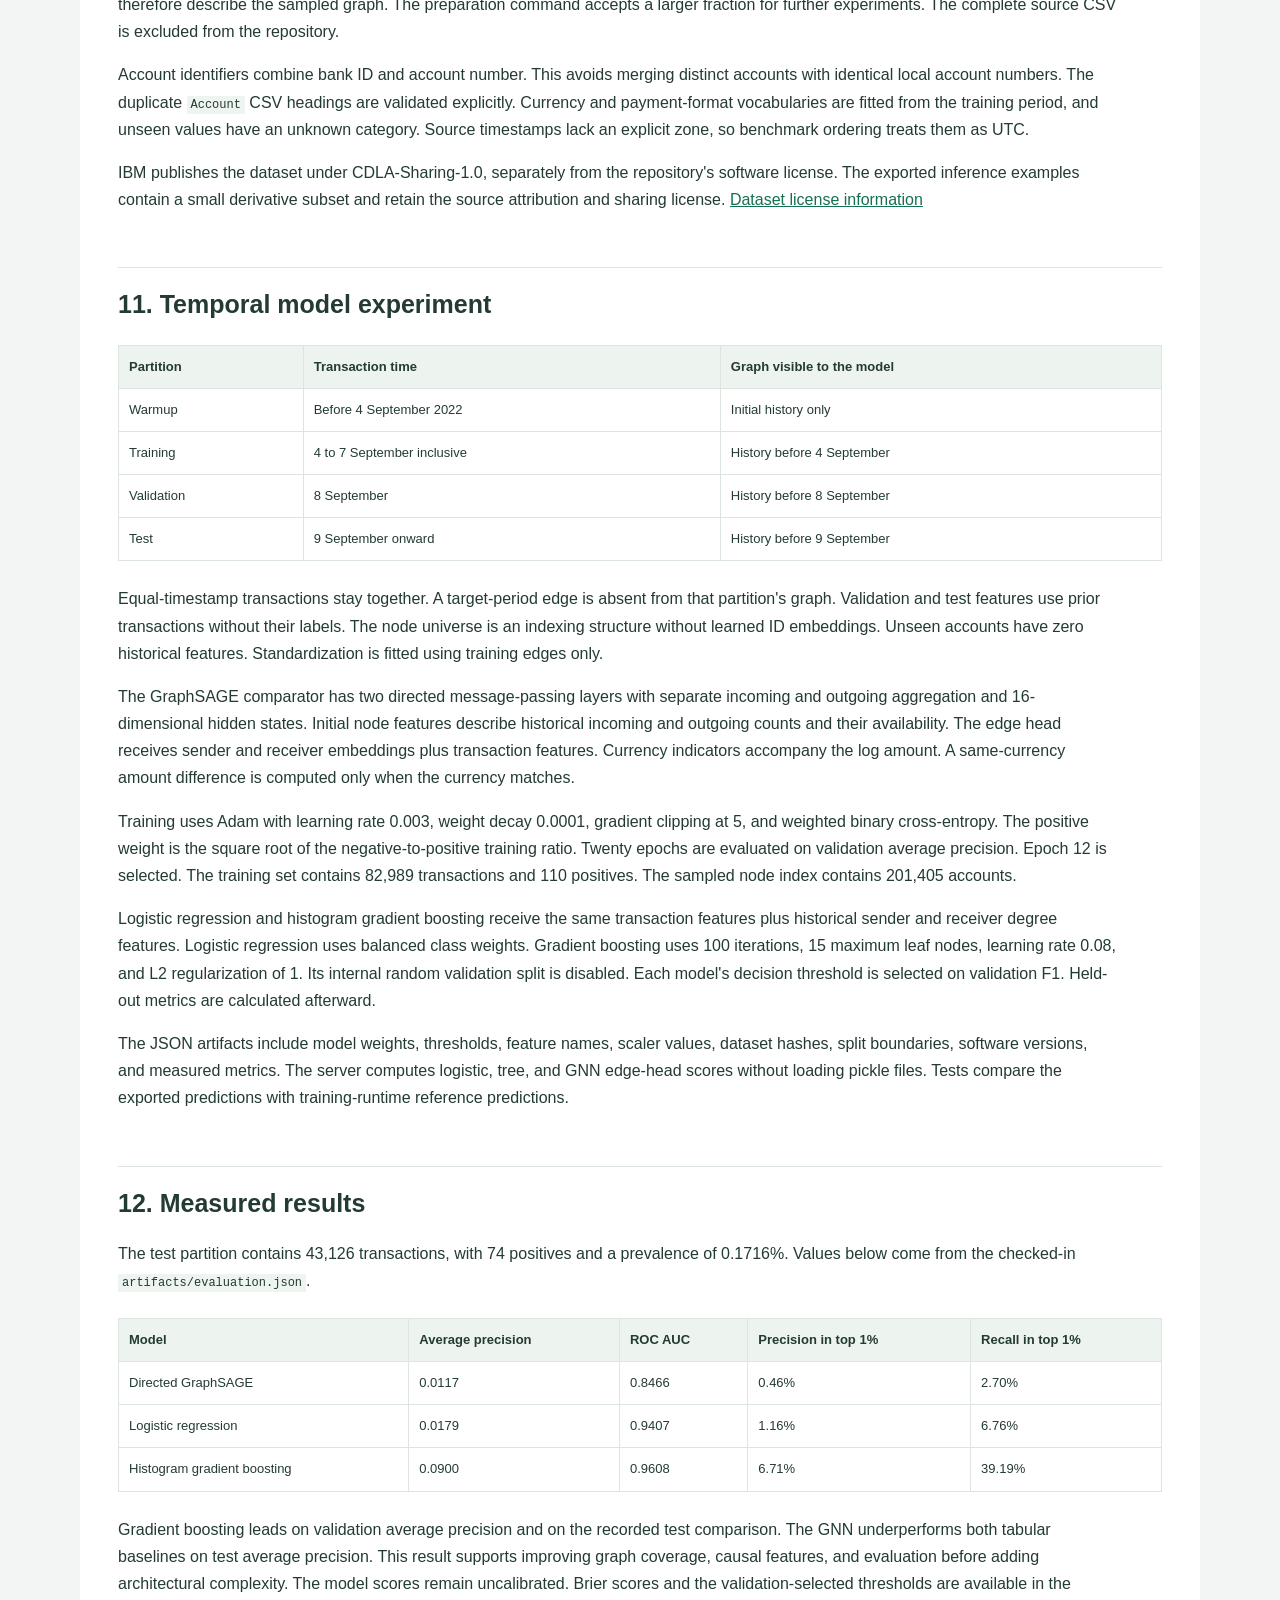
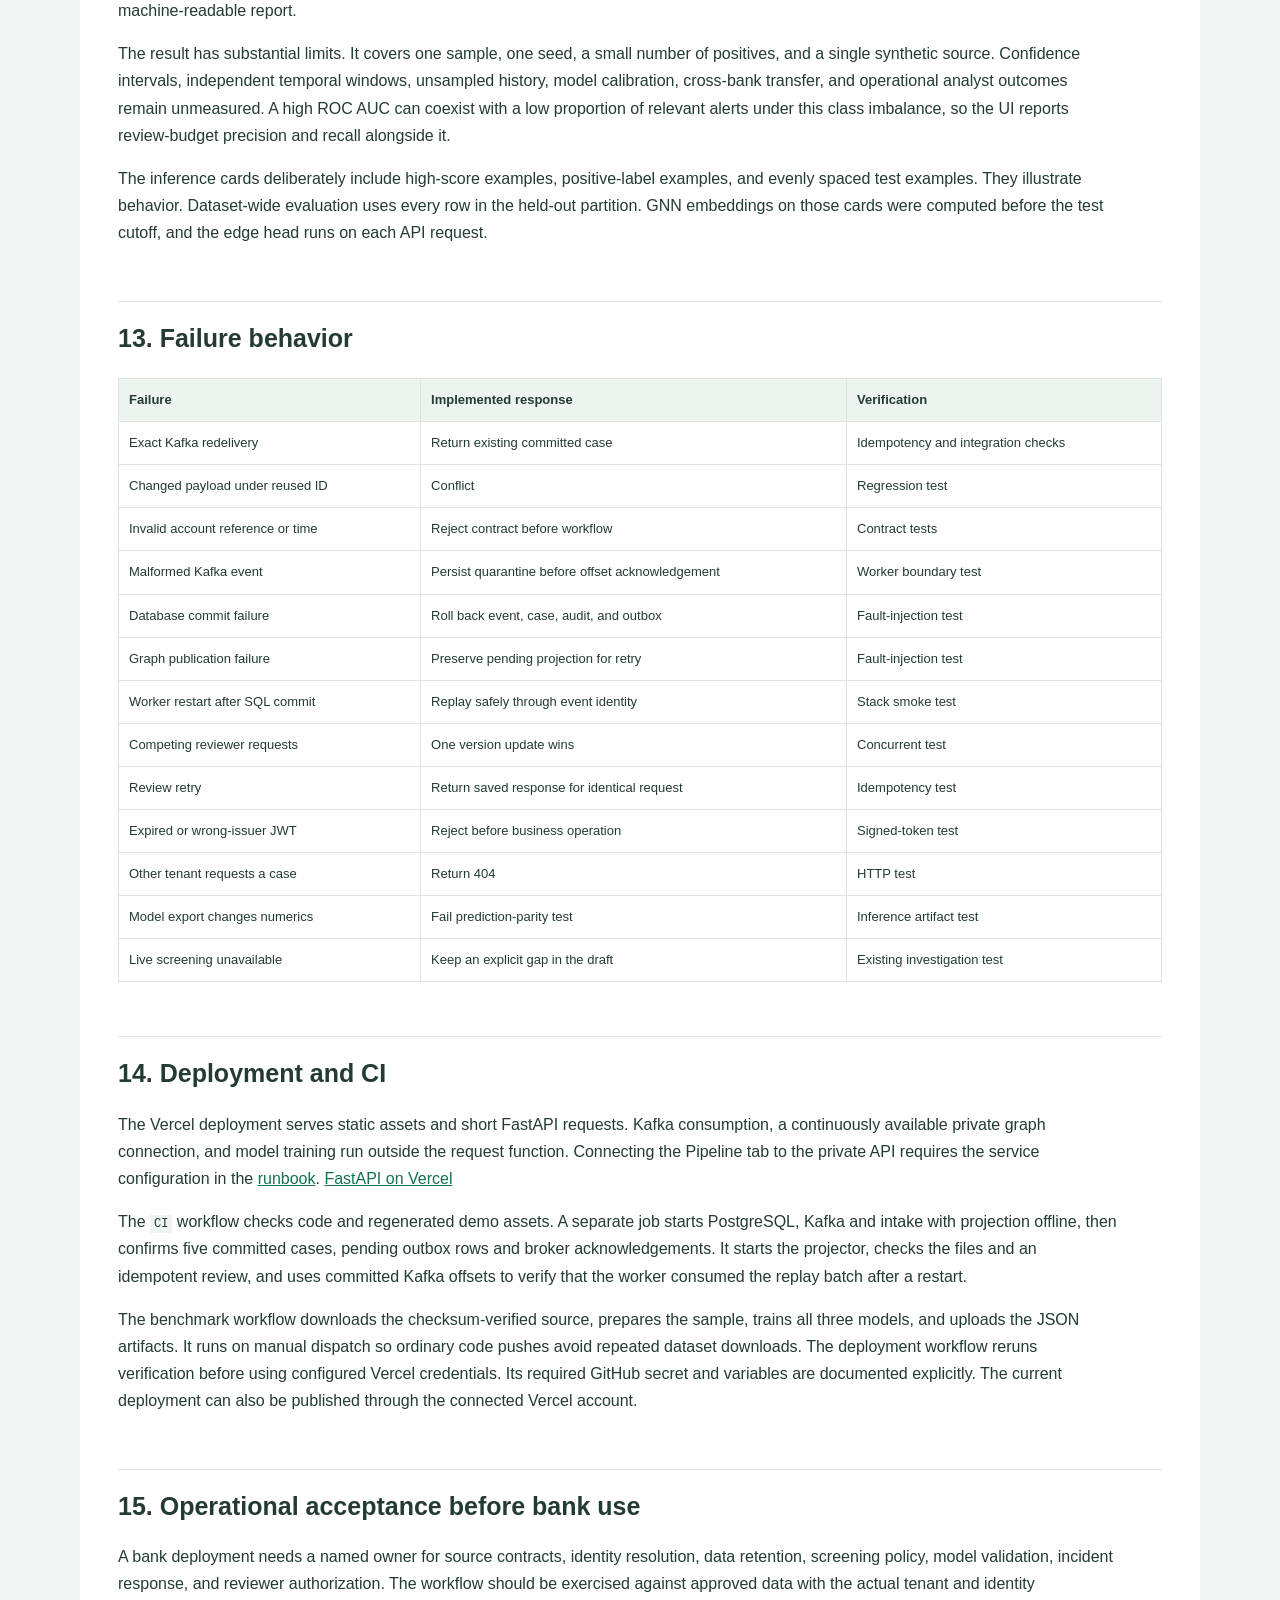
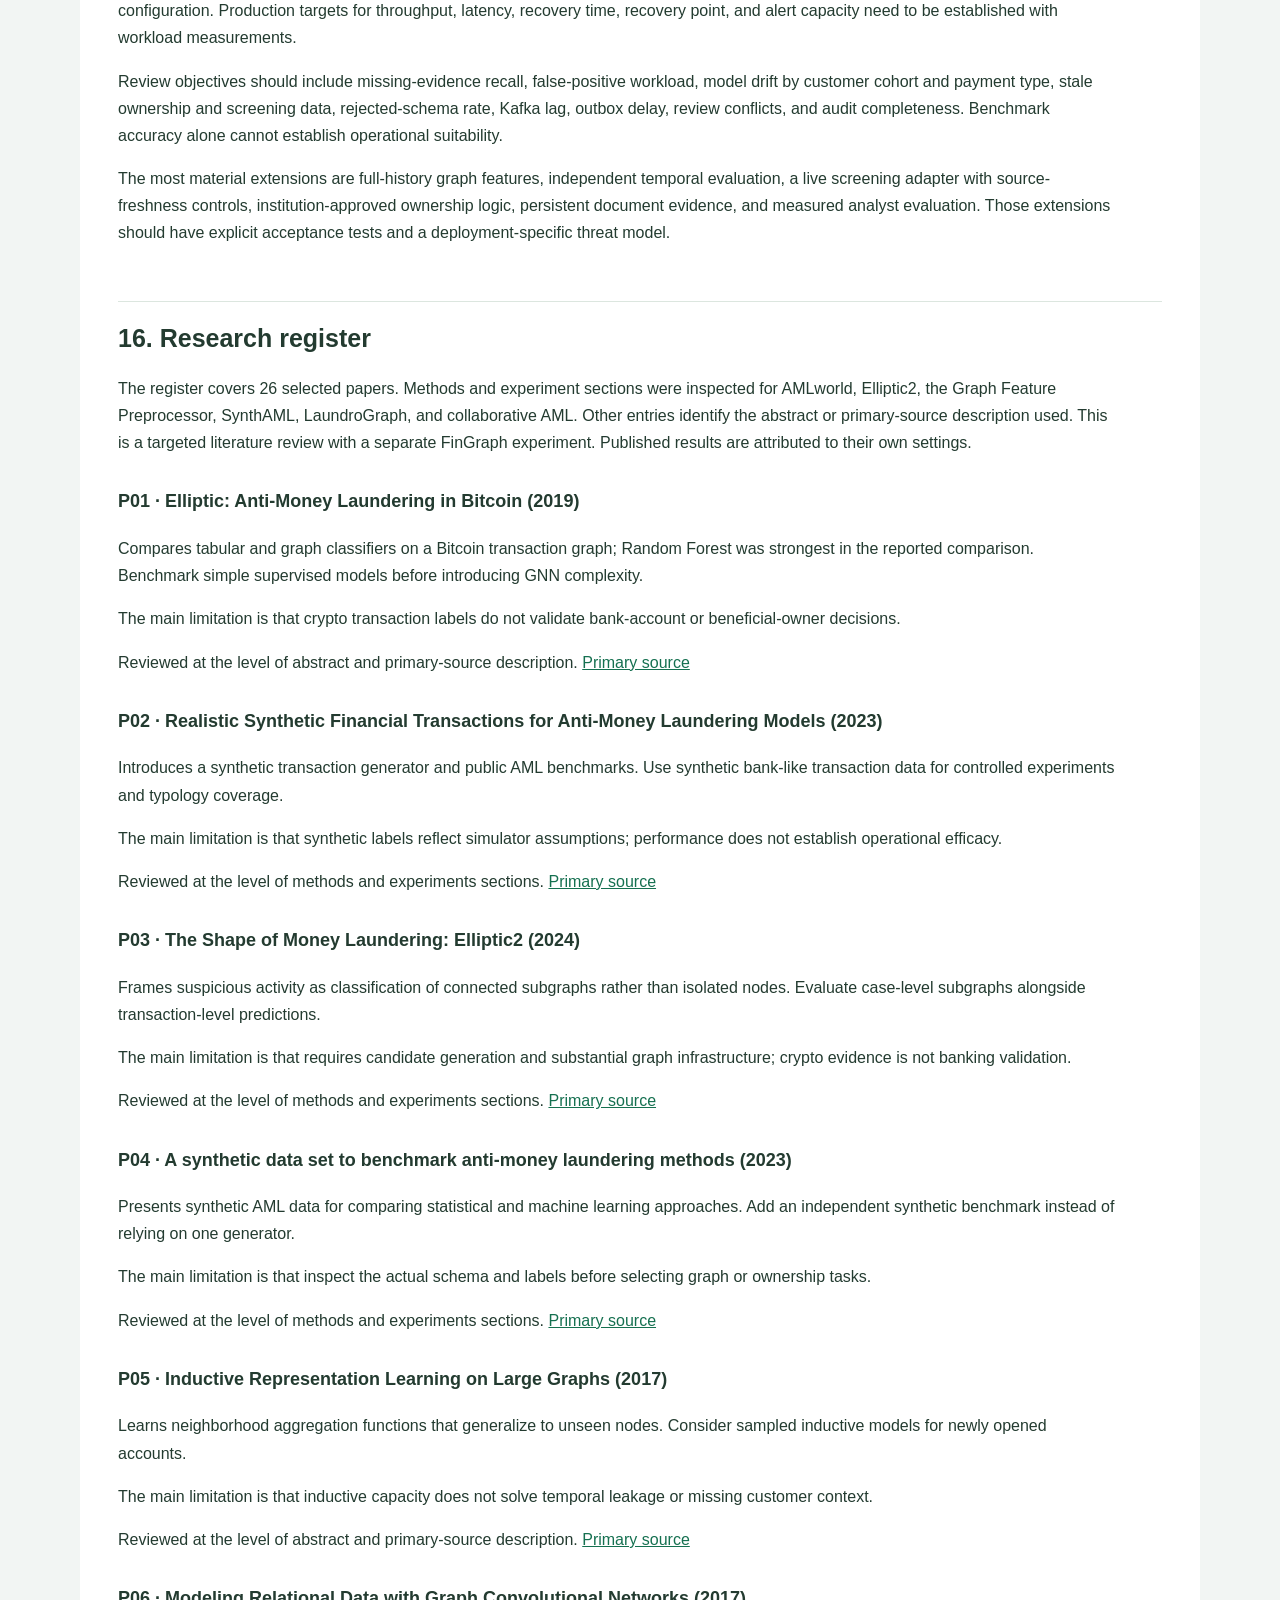
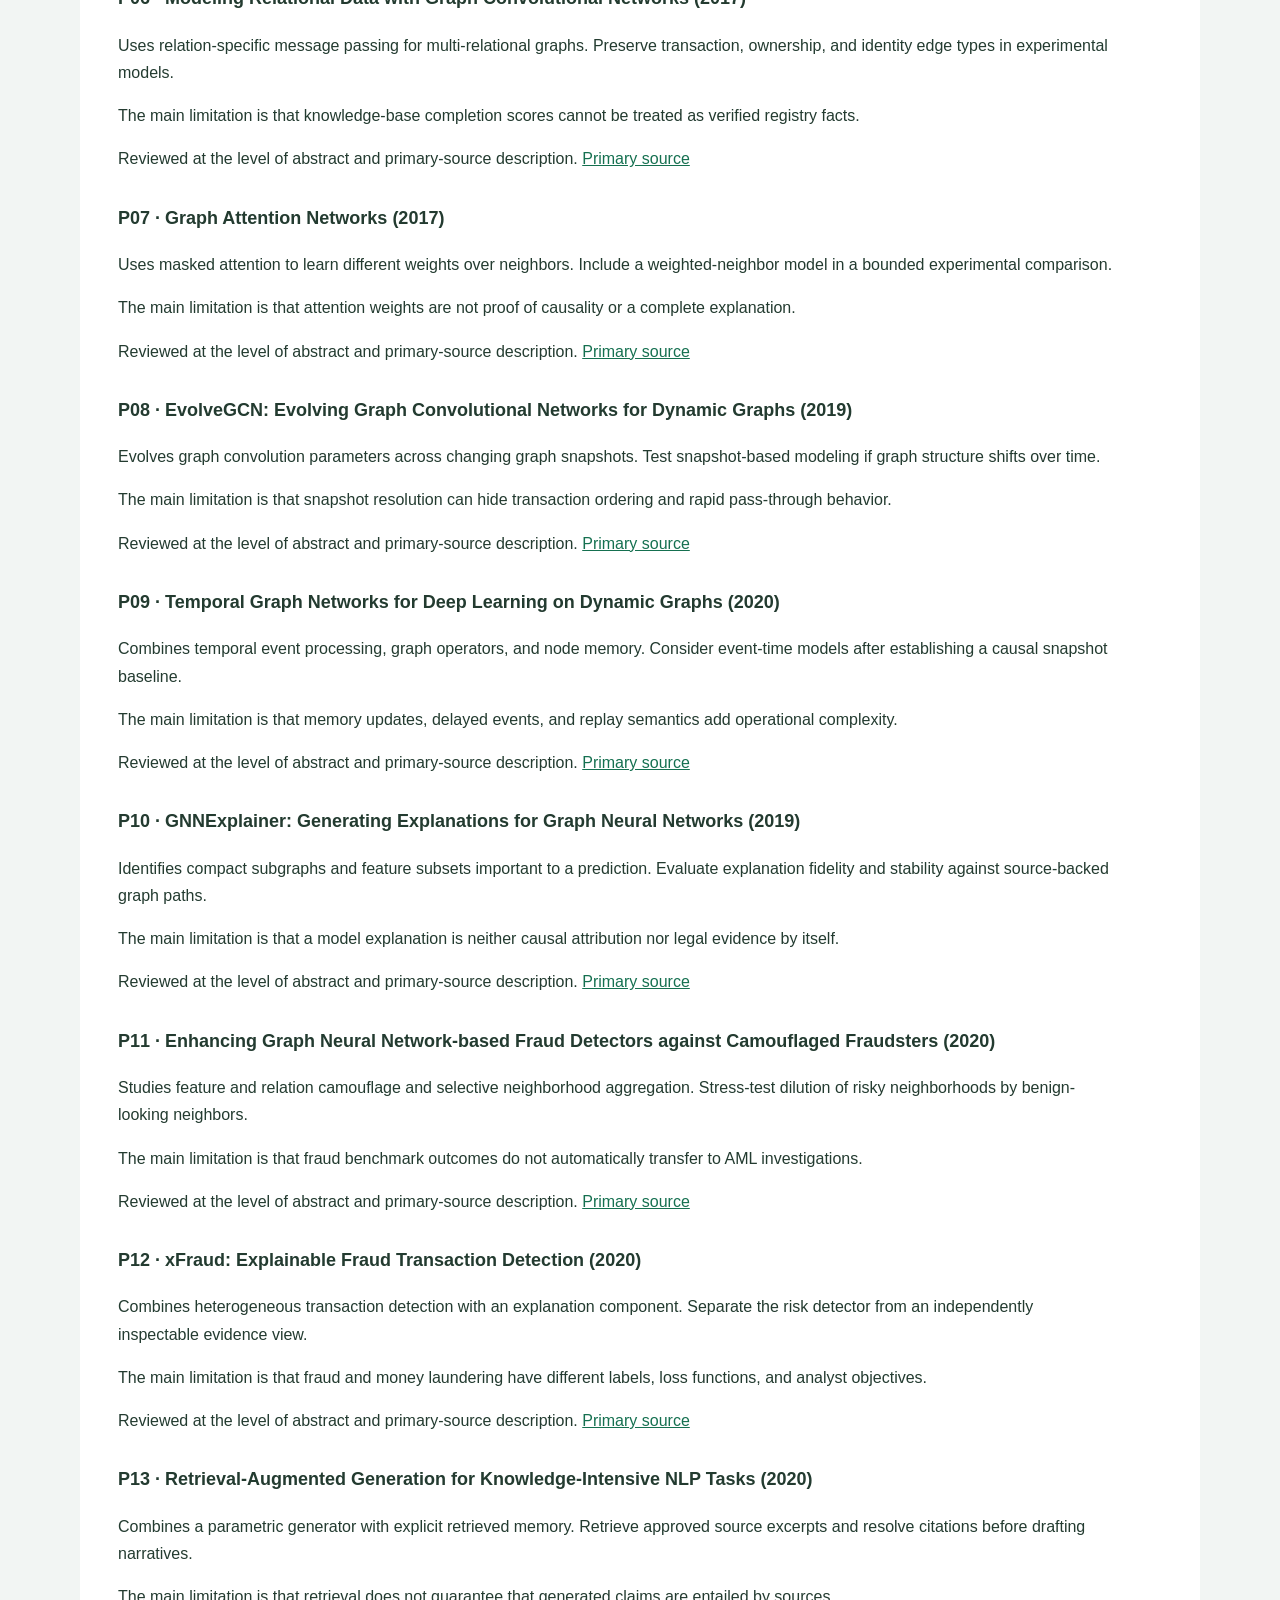
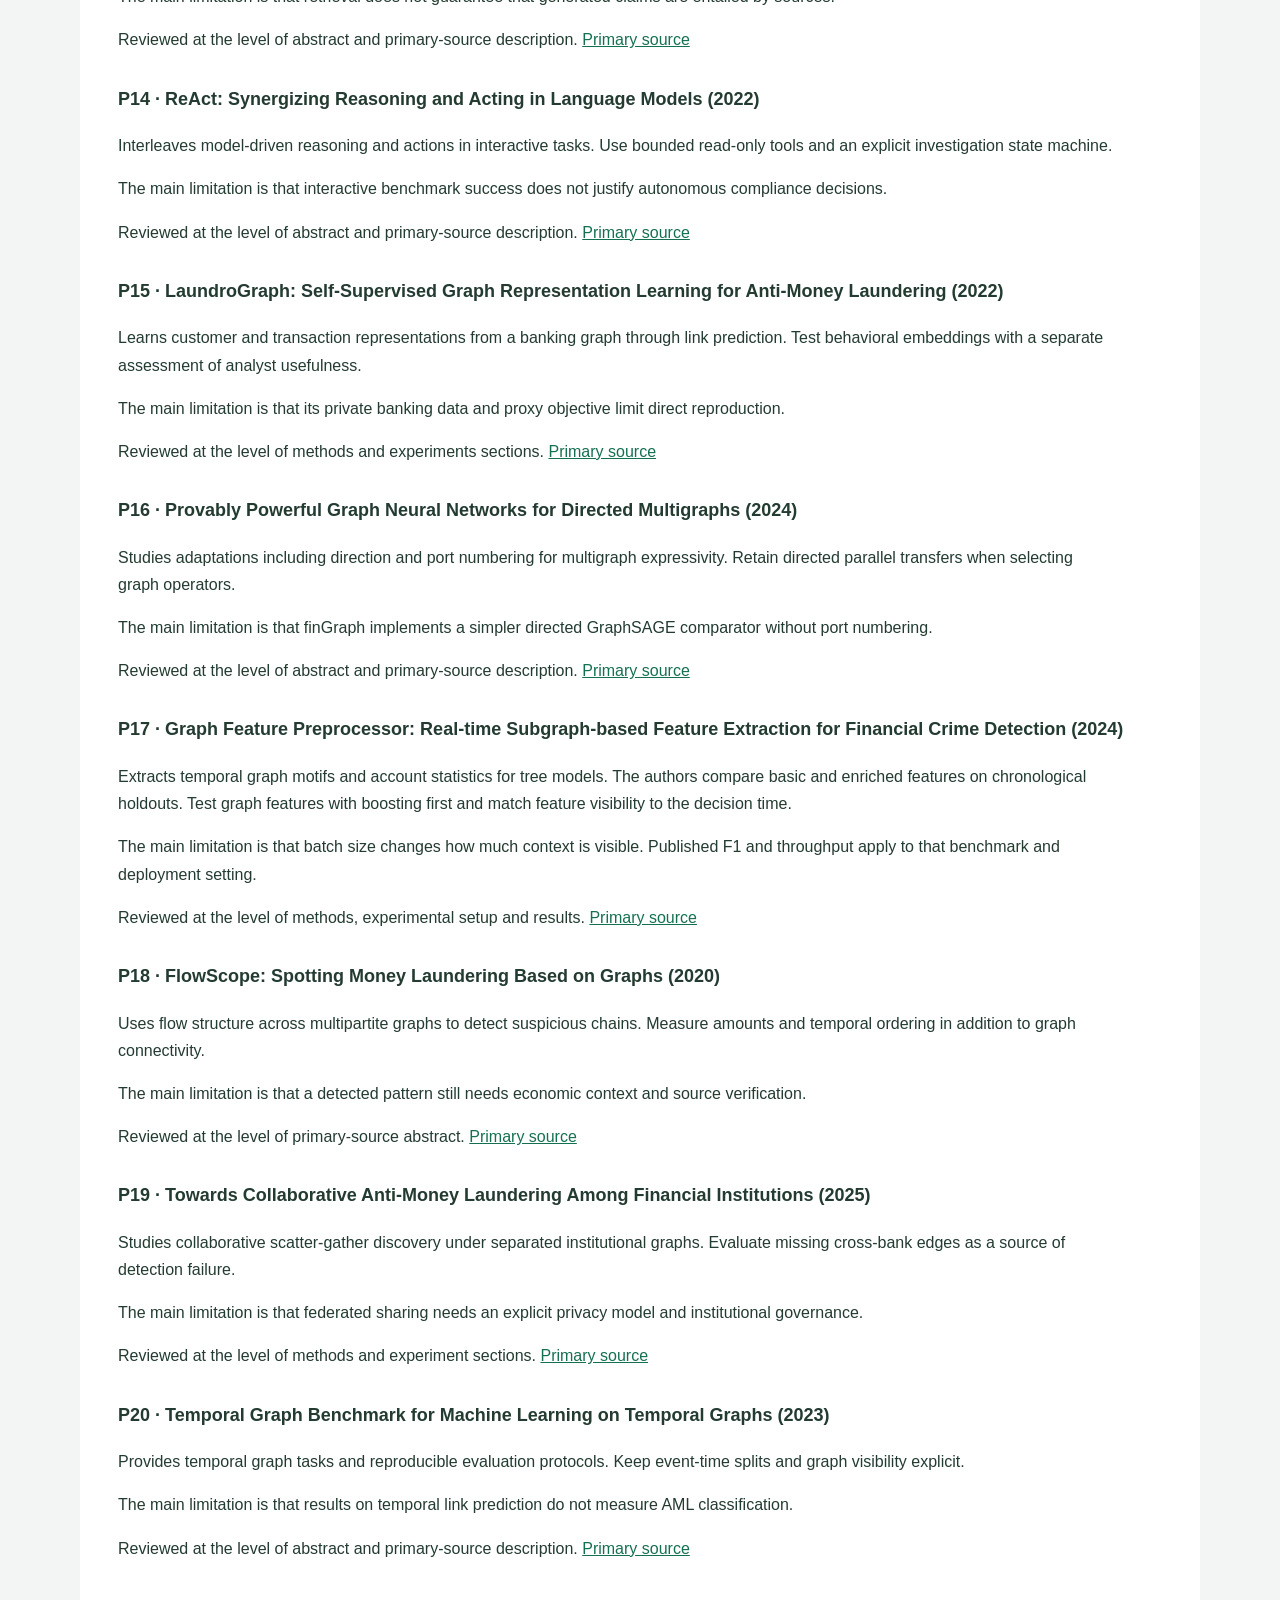
==== commit 6df189c9: "Audit AML production readiness and correct ownership evidence" ====
--- a/docs/FinGraph_Research_and_Architecture.html
+++ b/docs/FinGraph_Research_and_Architecture.html
@@ -335,7 +335,7 @@
 </tr>
 </tbody>
 </table>
-<p>The semantic investigation and ML benchmark are two executable paths with different inputs. The five authored investigation cases exercise evidence handling. IBM AMLworld supplies model training and evaluation. Integrating a continuously refreshed bank feature store and trained score into the investigation policy is a subsequent institutional deployment decision.</p>
+<p>The semantic investigation and ML benchmark are two executable paths with different inputs. The five authored investigation cases exercise evidence handling. IBM AMLworld supplies model training and evaluation. Candidate selection and case prioritisation use fixed rules. An institutional detection release requires point-in-time features, recorded eligibility and ranking decisions, and case-level evaluation against the existing alert queue.</p>
 <h2 id="3-source-contracts-and-candidate-generation">3. Source contracts and candidate generation</h2>
 <p>A ledger connector supplies resolved account identifiers, account holders, transaction amounts, currency, timestamps with timezones, and source record IDs. Direct ownership assertions additionally require their percentage, source reference, and observation time. Decimal monetary values retain their precision during ingestion and RDF construction.</p>
 <p><code>InvestigationCase</code> rejects duplicate account or transaction identifiers, missing referenced accounts, future-dated transactions relative to the cutoff, missing source IDs, invalid monetary values, and ownership observations from after the cutoff. The current bounded contract accepts up to 500 accounts and 1,000 transactions. HTTP bodies are limited to 2 MB by counting streamed bytes.</p>
@@ -673,7 +673,7 @@
 <p>Review objectives should include missing-evidence recall, false-positive workload, model drift by customer cohort and payment type, stale ownership and screening data, rejected-schema rate, Kafka lag, outbox delay, review conflicts, and audit completeness. Benchmark accuracy alone cannot establish operational suitability.</p>
 <p>The most material extensions are full-history graph features, independent temporal evaluation, a live screening adapter with source-freshness controls, institution-approved ownership logic, persistent document evidence, and measured analyst evaluation. Those extensions should have explicit acceptance tests and a deployment-specific threat model.</p>
 <h2 id="16-research-register">16. Research register</h2>
-<p>The register covers 26 selected papers. Methods and experiment sections were inspected for AMLworld, Elliptic2, SynthAML, LaundroGraph, and collaborative AML. Other entries identify the abstract or primary-source description used. This is a targeted literature review with a separate FinGraph experiment. Published results are attributed to their own settings.</p>
+<p>The register covers 26 selected papers. Methods and experiment sections were inspected for AMLworld, Elliptic2, the Graph Feature Preprocessor, SynthAML, LaundroGraph, and collaborative AML. Other entries identify the abstract or primary-source description used. This is a targeted literature review with a separate FinGraph experiment. Published results are attributed to their own settings.</p>
 <h3 id="p01-elliptic-anti-money-laundering-in-bitcoin-2019">P01 · Elliptic: Anti-Money Laundering in Bitcoin (2019)</h3>
 <p>Compares tabular and graph classifiers on a Bitcoin transaction graph; Random Forest was strongest in the reported comparison. Benchmark simple supervised models before introducing GNN complexity.</p>
 <p>The main limitation is that crypto transaction labels do not validate bank-account or beneficial-owner decisions.</p>
@@ -739,9 +739,9 @@
 <p>The main limitation is that finGraph implements a simpler directed GraphSAGE comparator without port numbering.</p>
 <p>Reviewed at the level of abstract and primary-source description. <a href="https://arxiv.org/abs/2306.11586">Primary source</a></p>
 <h3 id="p17-graph-feature-preprocessor-real-time-subgraph-based-feature-extraction-for-financial-crime-detection-2024">P17 · Graph Feature Preprocessor: Real-time Subgraph-based Feature Extraction for Financial Crime Detection (2024)</h3>
-<p>Extracts transaction graph patterns for downstream tree models. Compare graph-derived tabular features with neural message passing.</p>
-<p>The main limitation is that published throughput belongs to that implementation and benchmark.</p>
-<p>Reviewed at the level of primary-source abstract. <a href="https://research.ibm.com/publications/graph-feature-preprocessor-real-time-subgraph-based-feature-extraction-for-financial-crime-detection">Primary source</a></p>
+<p>Extracts temporal graph motifs and account statistics for tree models. The authors compare basic and enriched features on chronological holdouts. Test graph features with boosting first and match feature visibility to the decision time.</p>
+<p>The main limitation is that batch size changes how much context is visible. Published F1 and throughput apply to that benchmark and deployment setting.</p>
+<p>Reviewed at the level of methods, experimental setup and results. <a href="https://research.ibm.com/publications/graph-feature-preprocessor-real-time-subgraph-based-feature-extraction-for-financial-crime-detection">Primary source</a></p>
 <h3 id="p18-flowscope-spotting-money-laundering-based-on-graphs-2020">P18 · FlowScope: Spotting Money Laundering Based on Graphs (2020)</h3>
 <p>Uses flow structure across multipartite graphs to detect suspicious chains. Measure amounts and temporal ordering in addition to graph connectivity.</p>
 <p>The main limitation is that a detected pattern still needs economic context and source verification.</p>
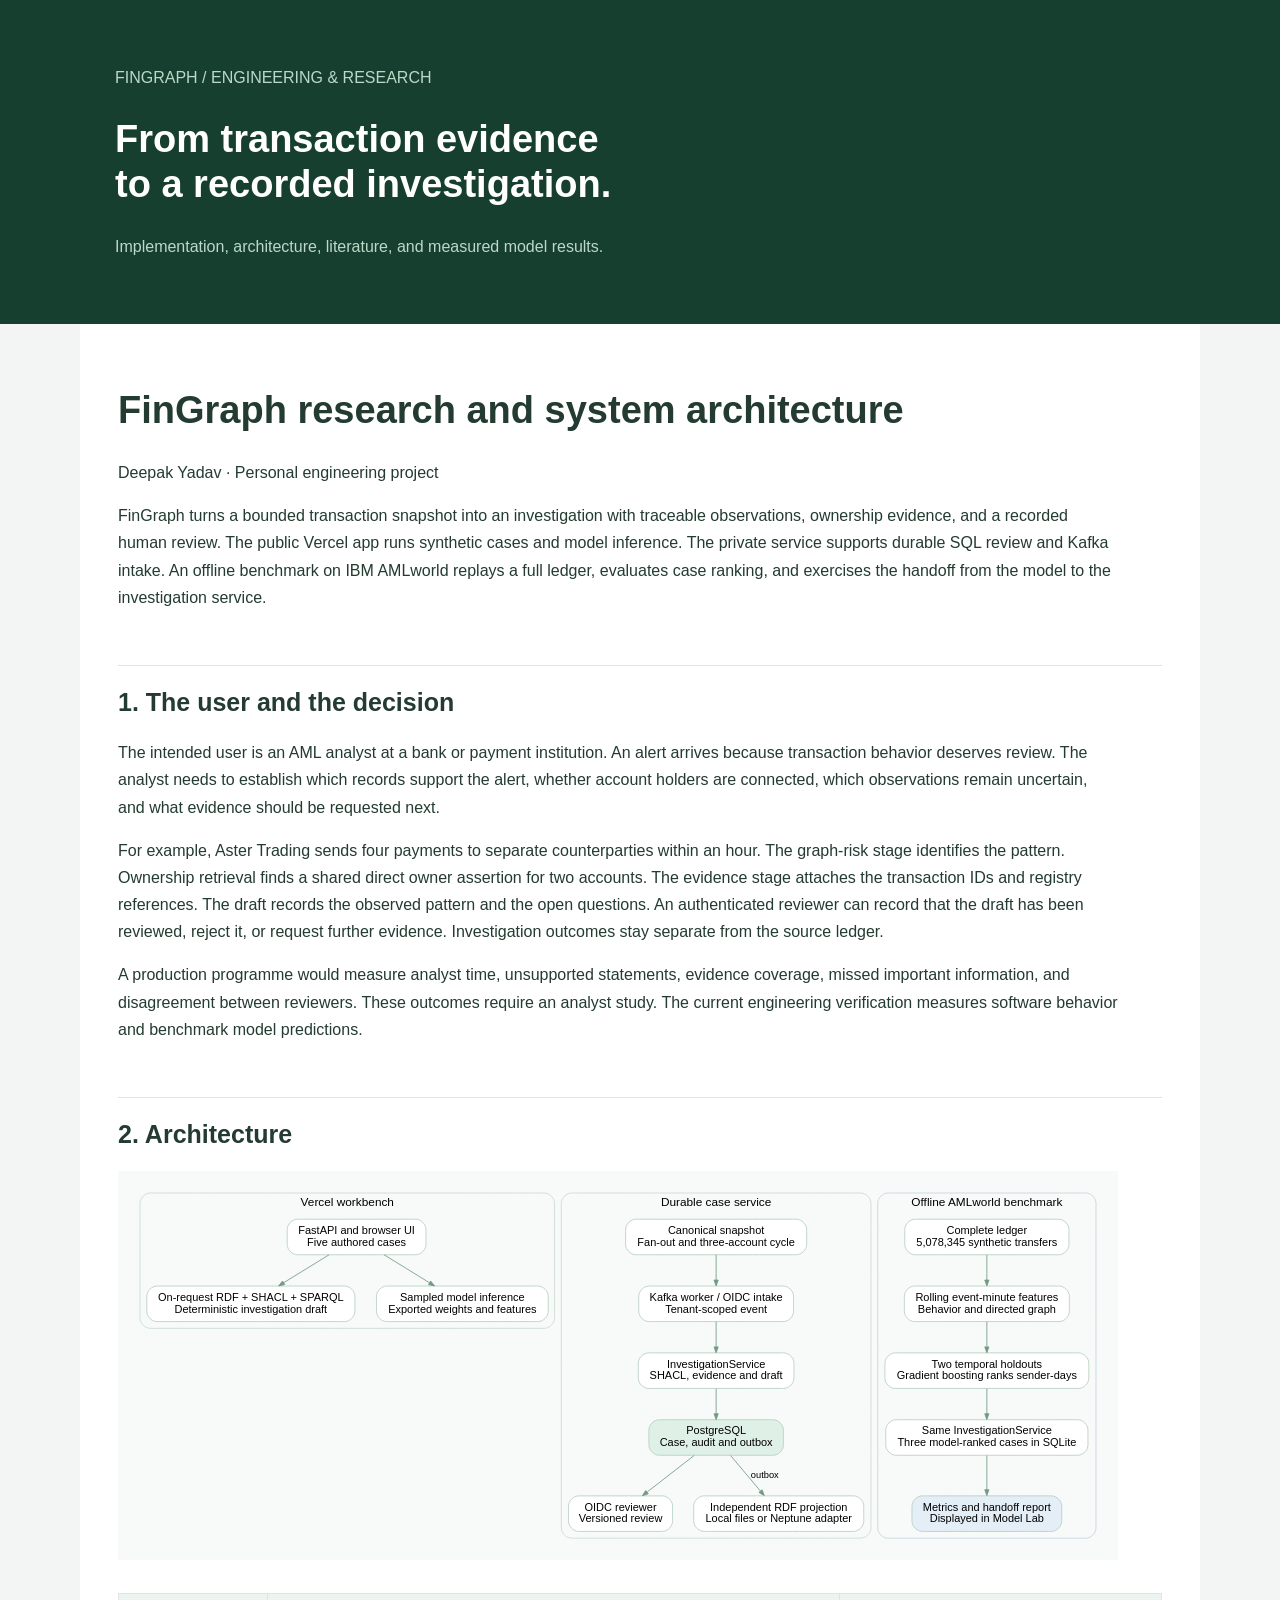
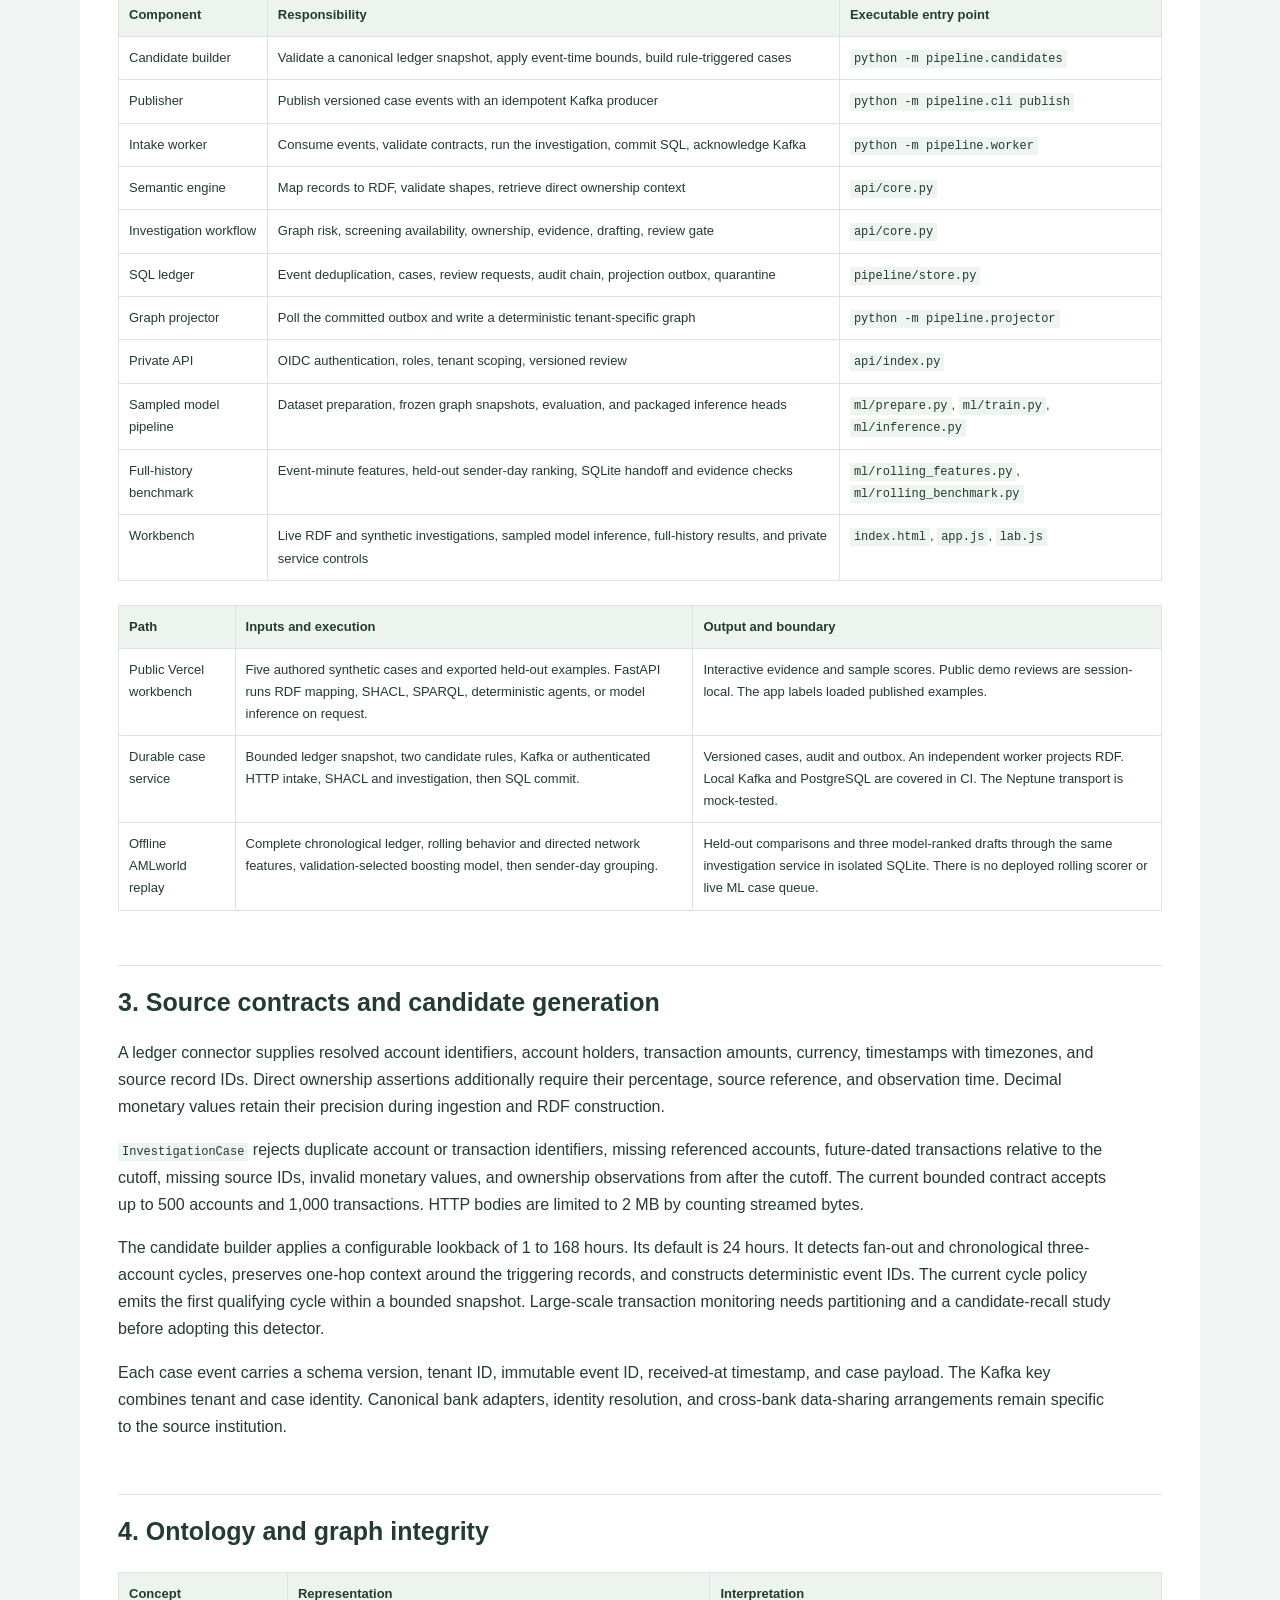
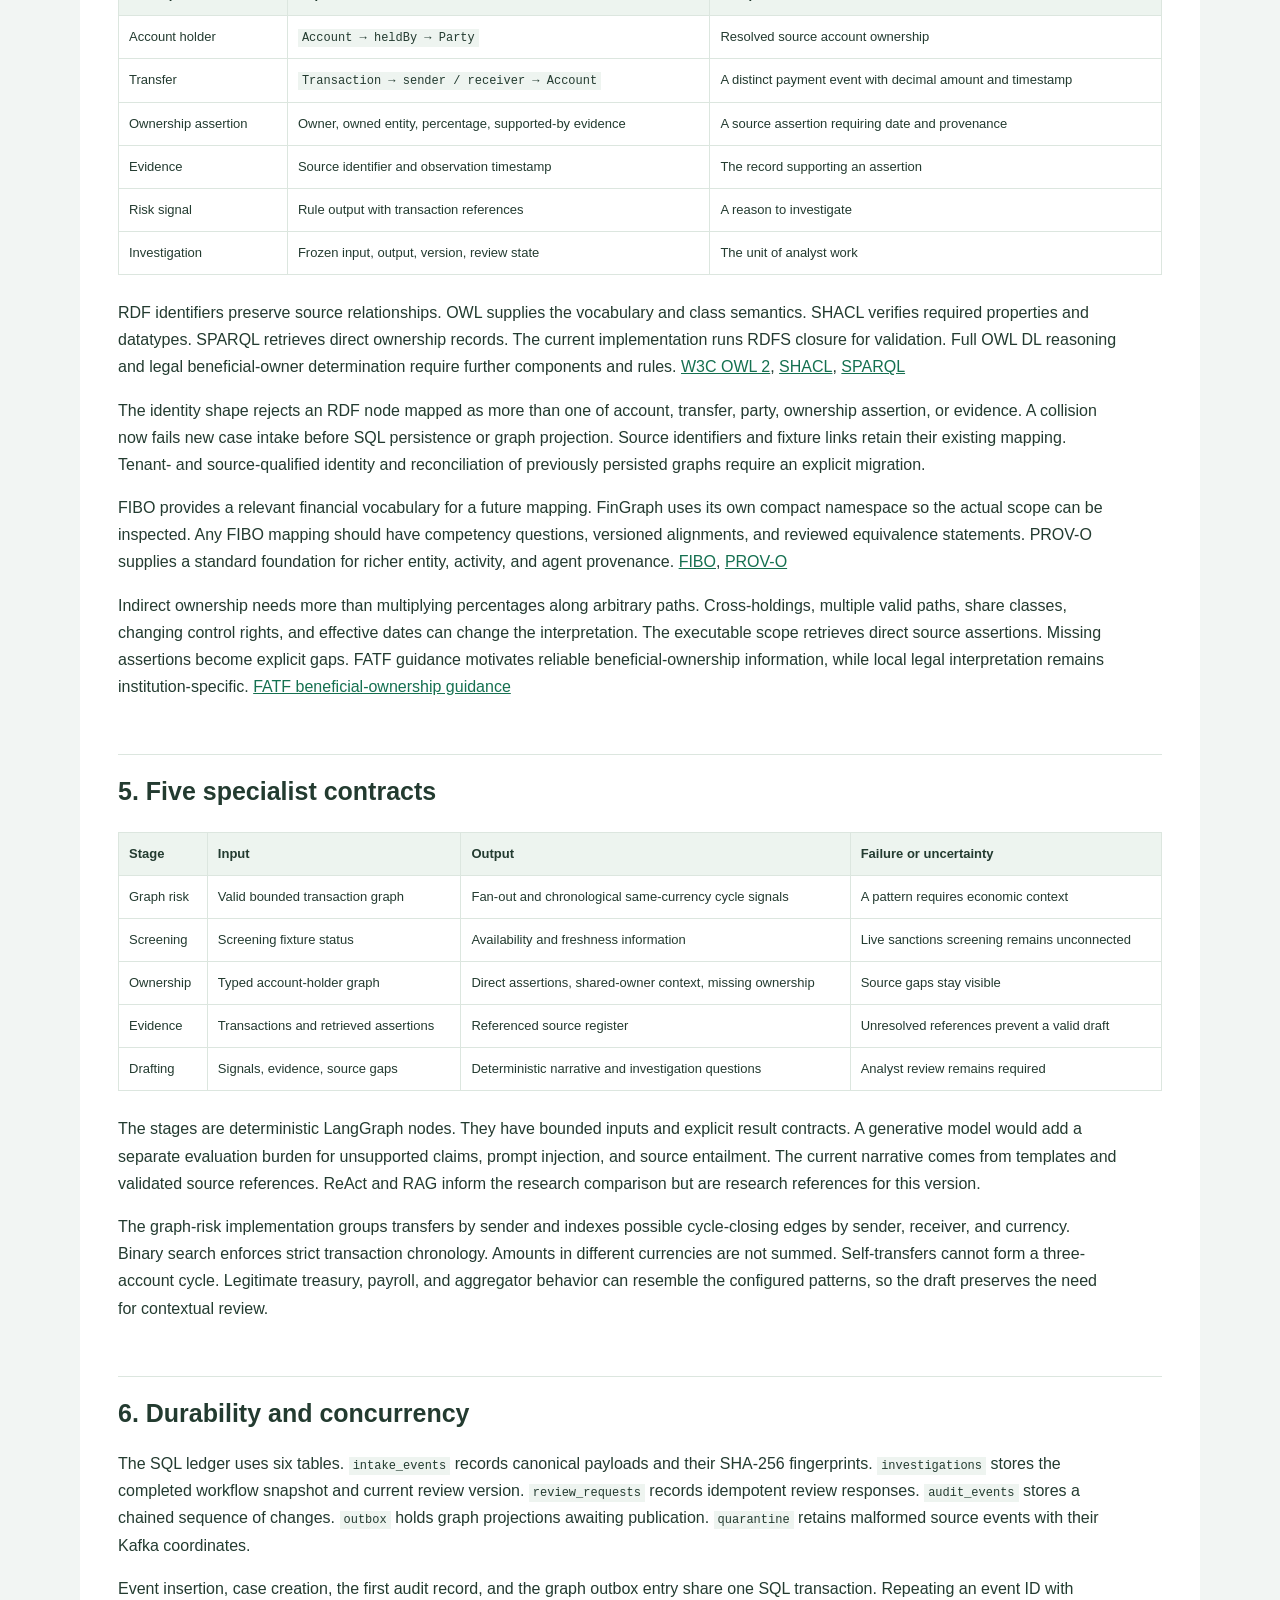
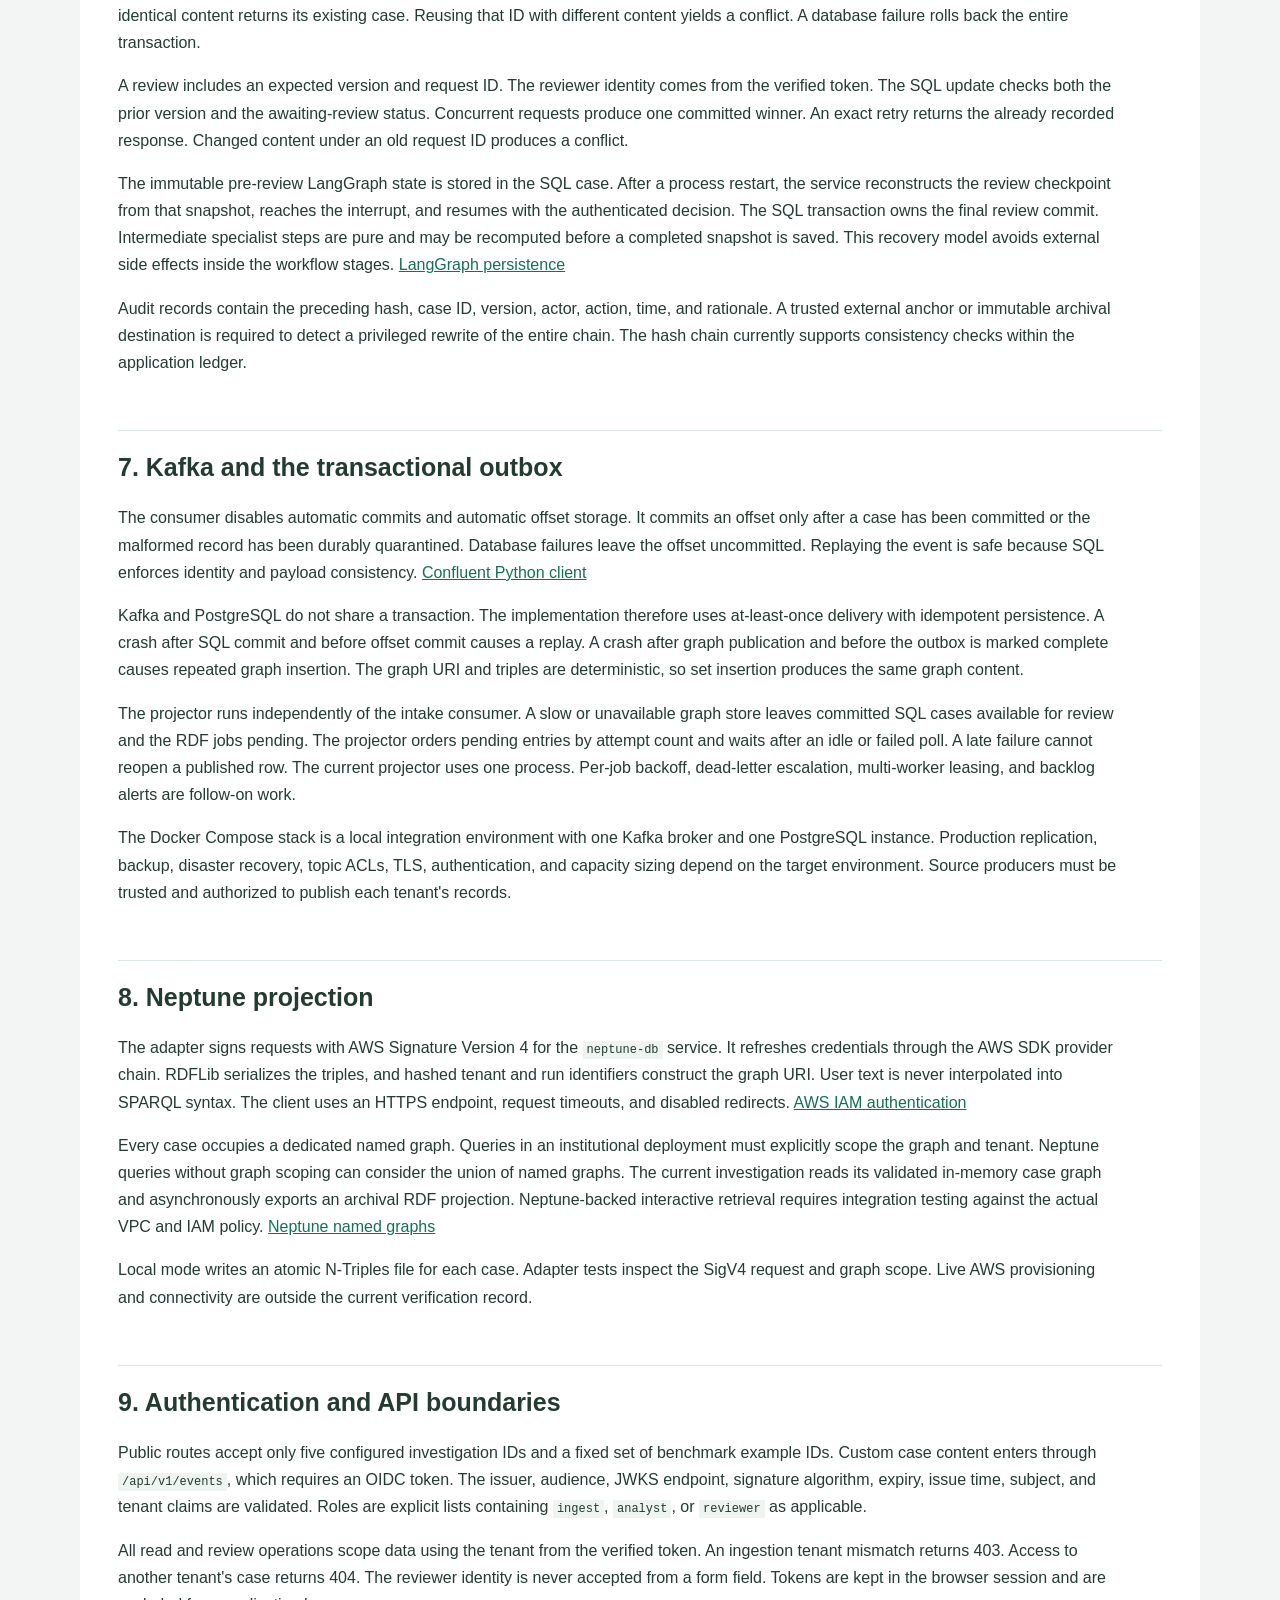
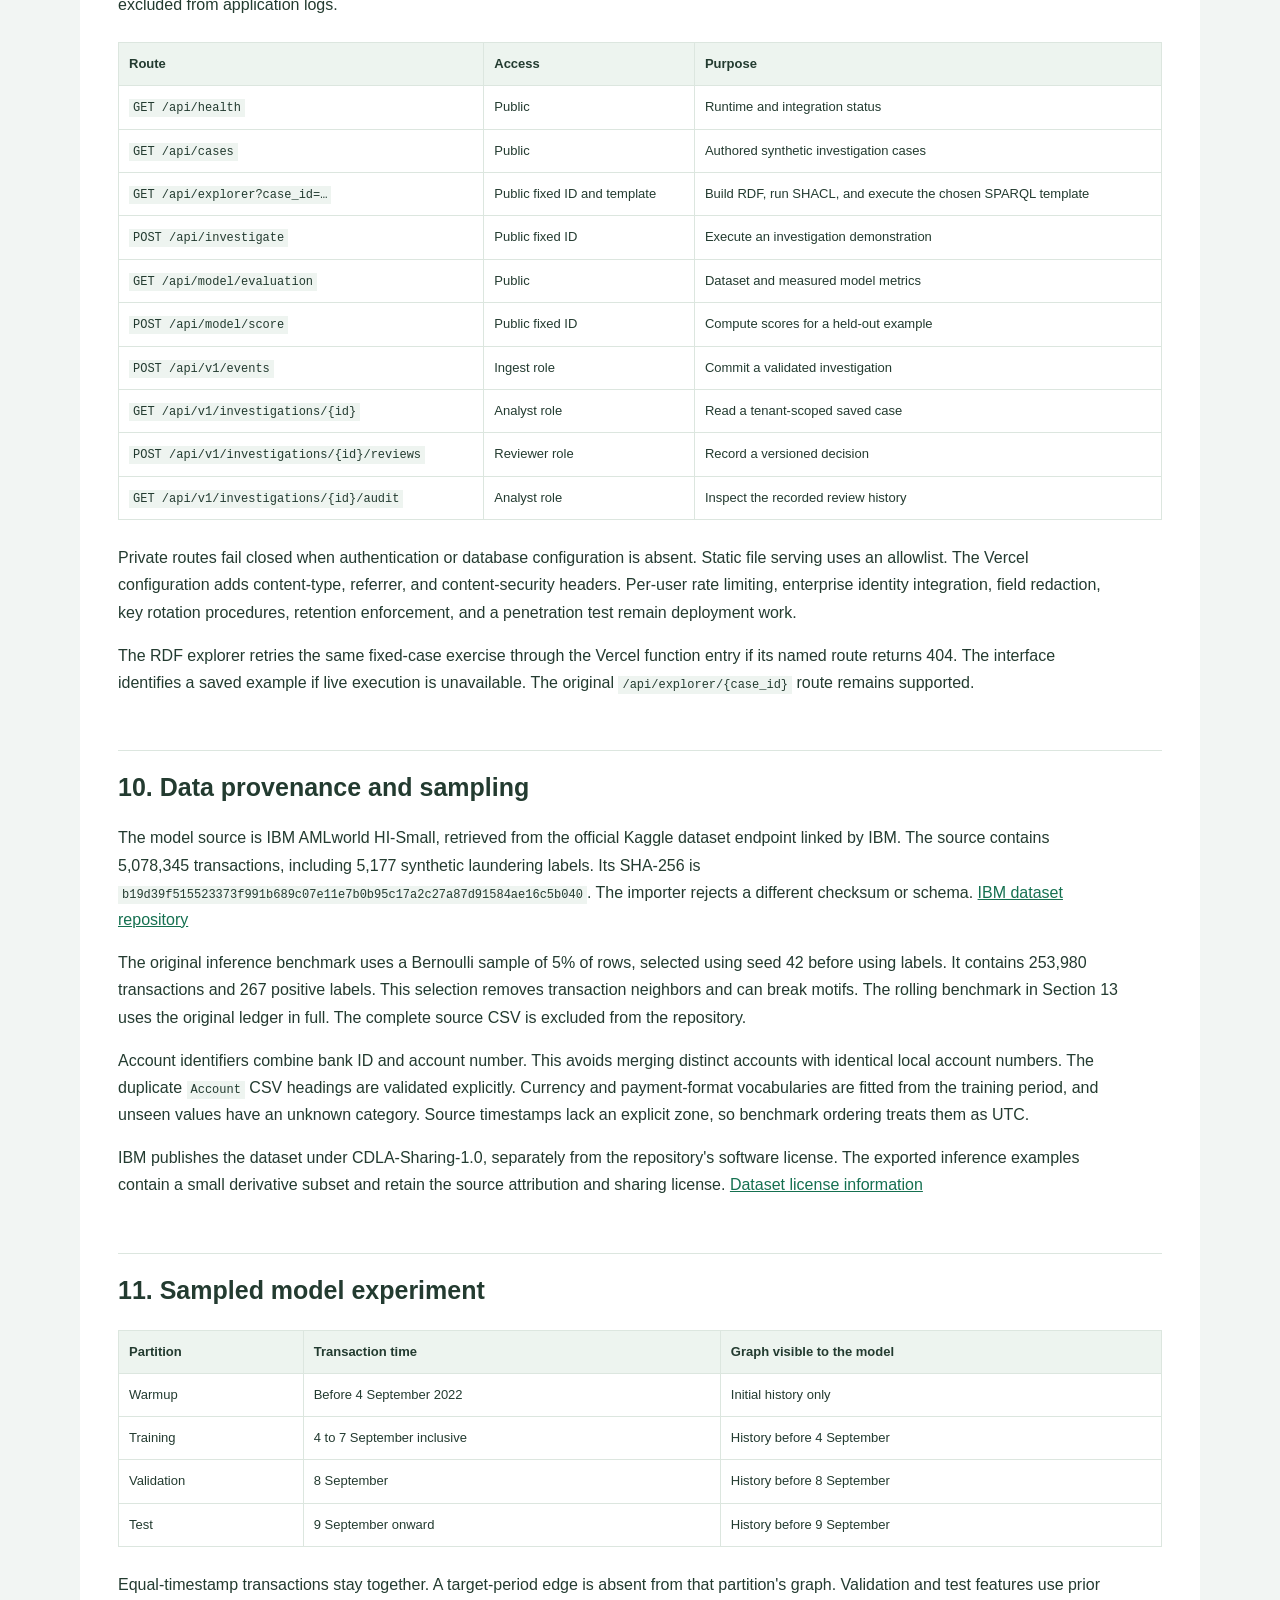
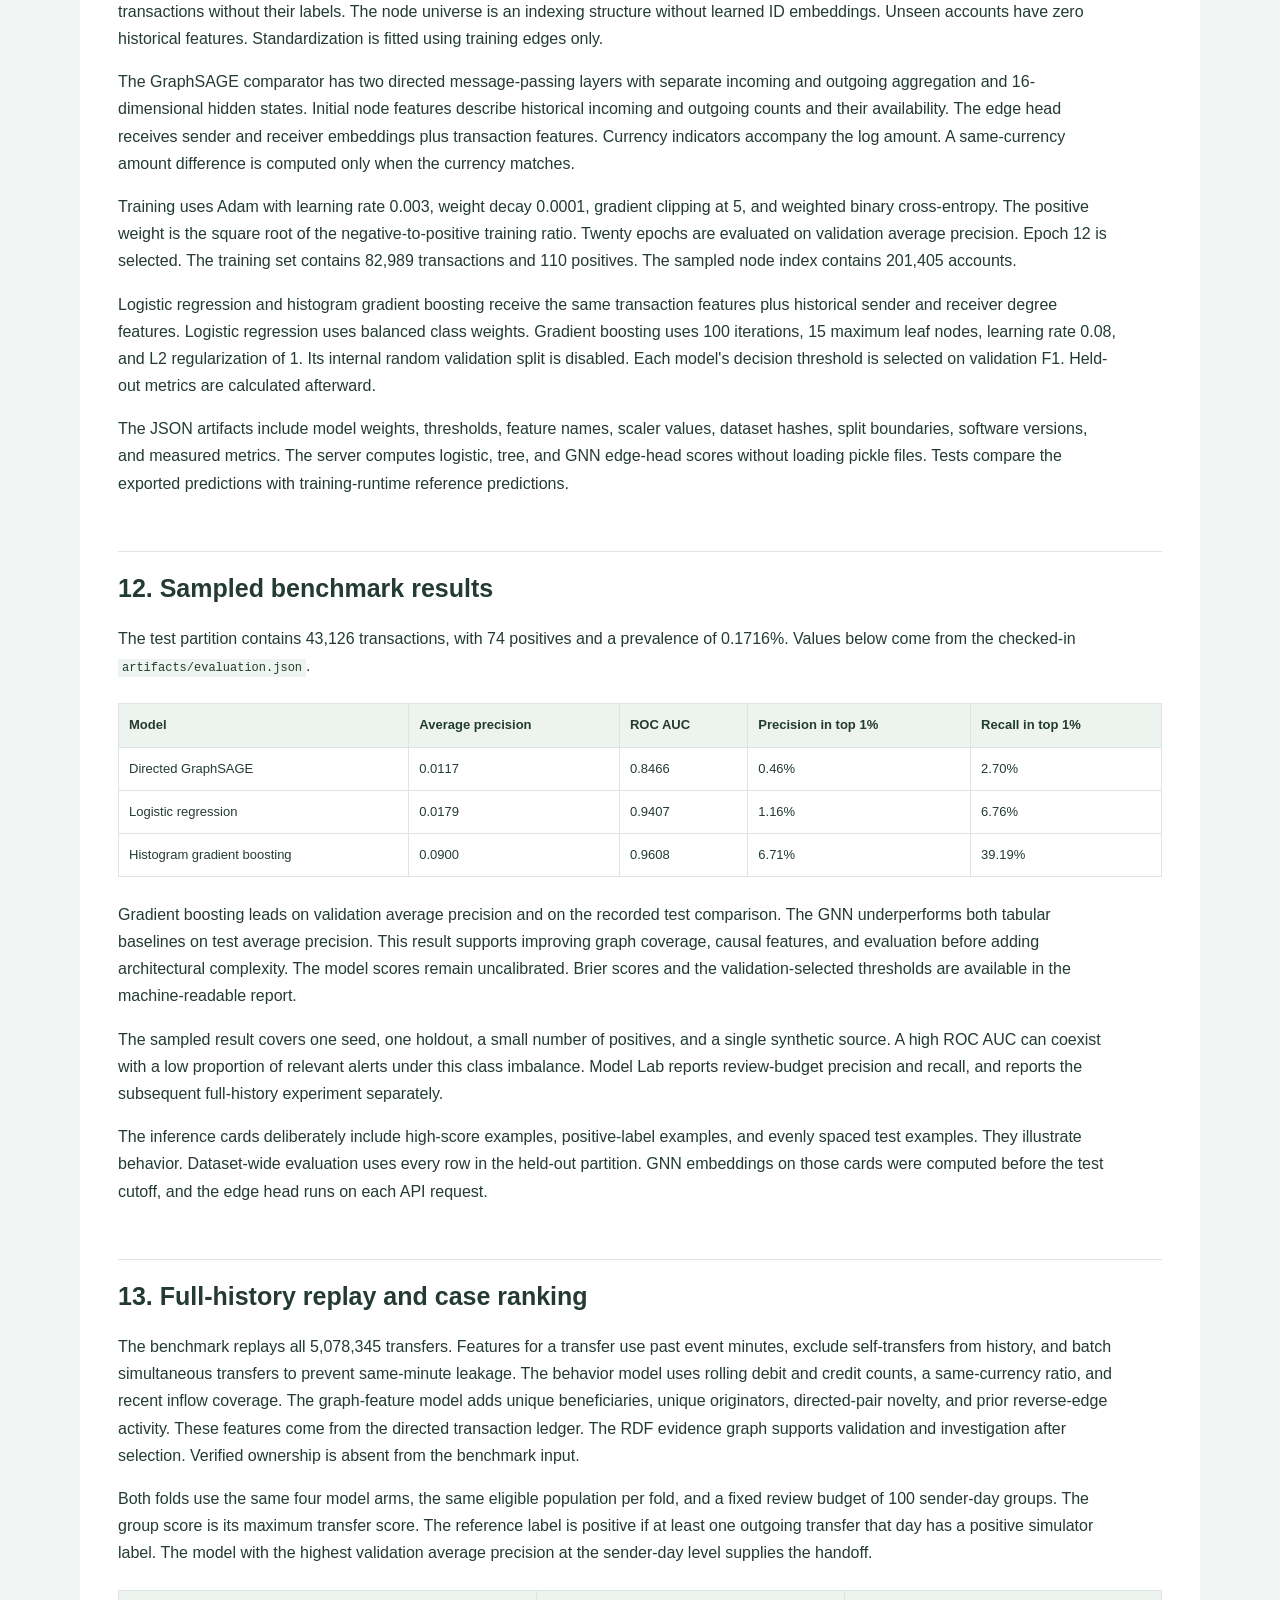
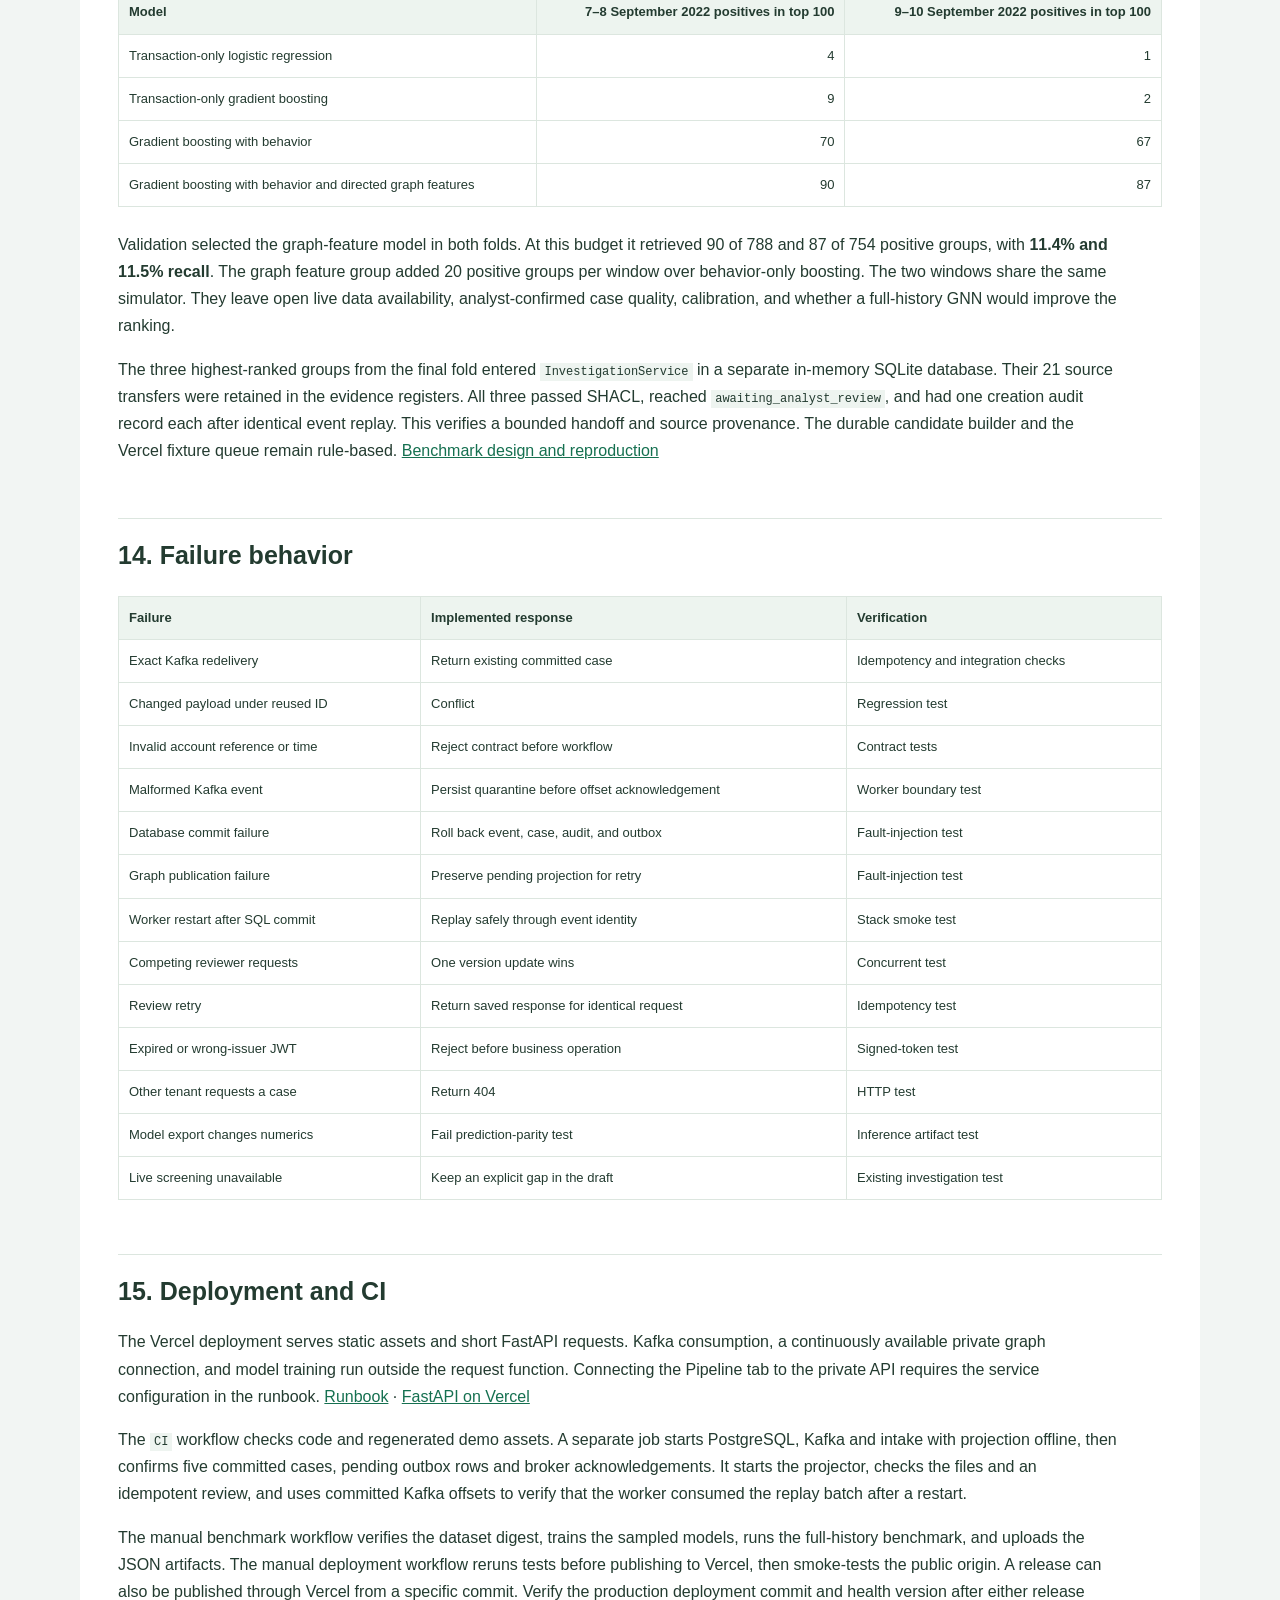
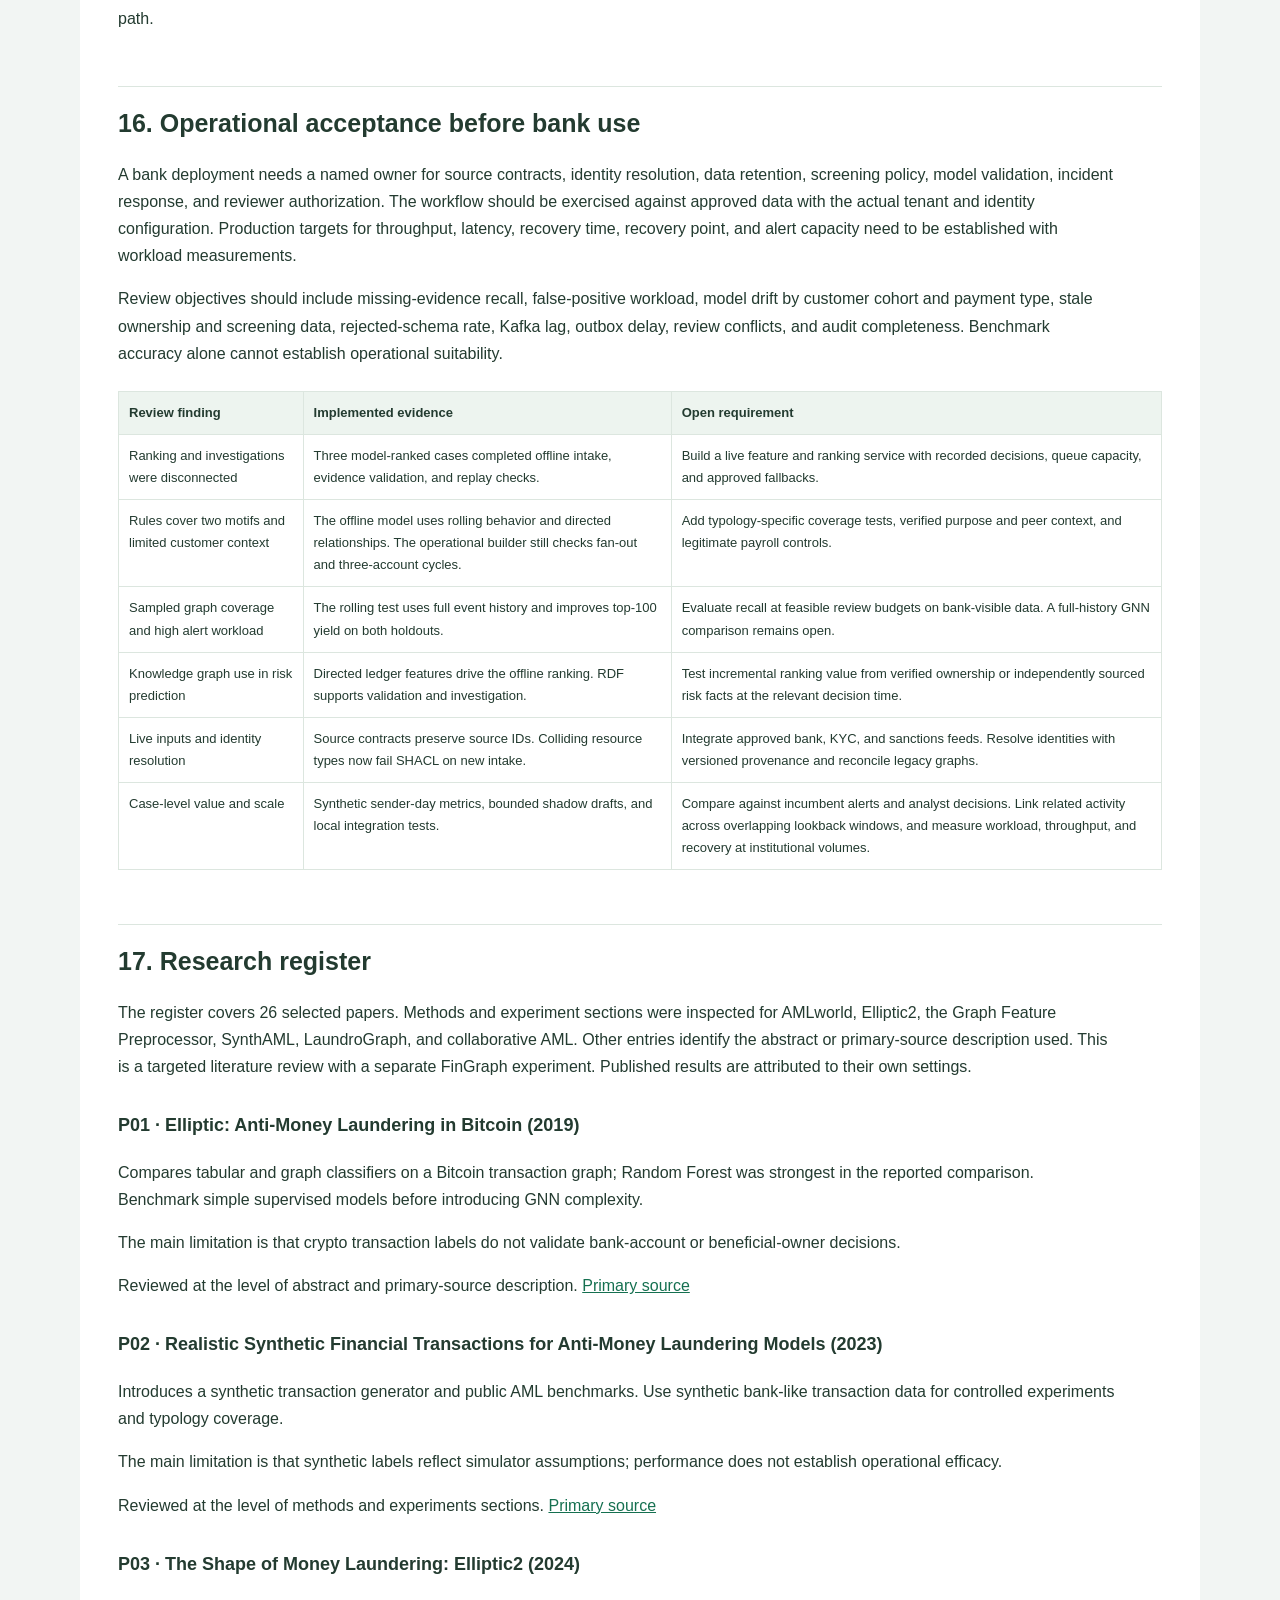
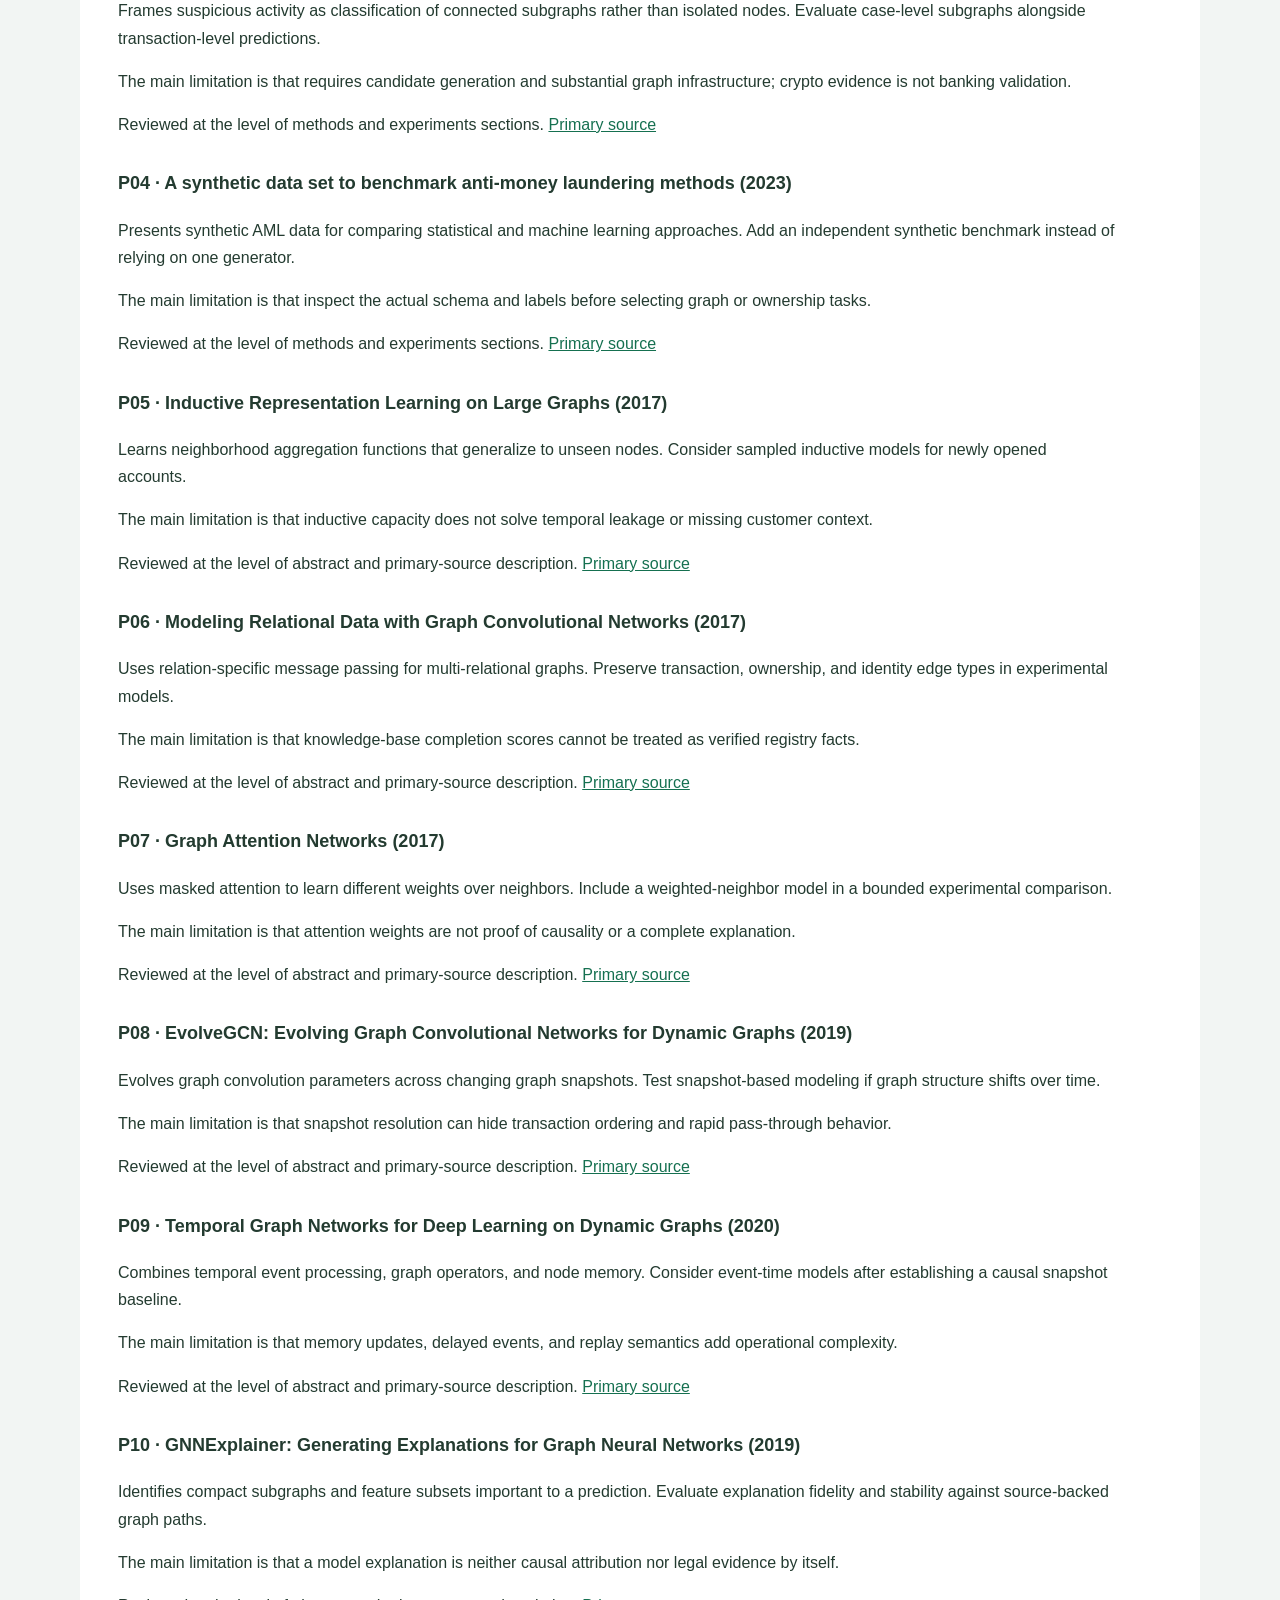
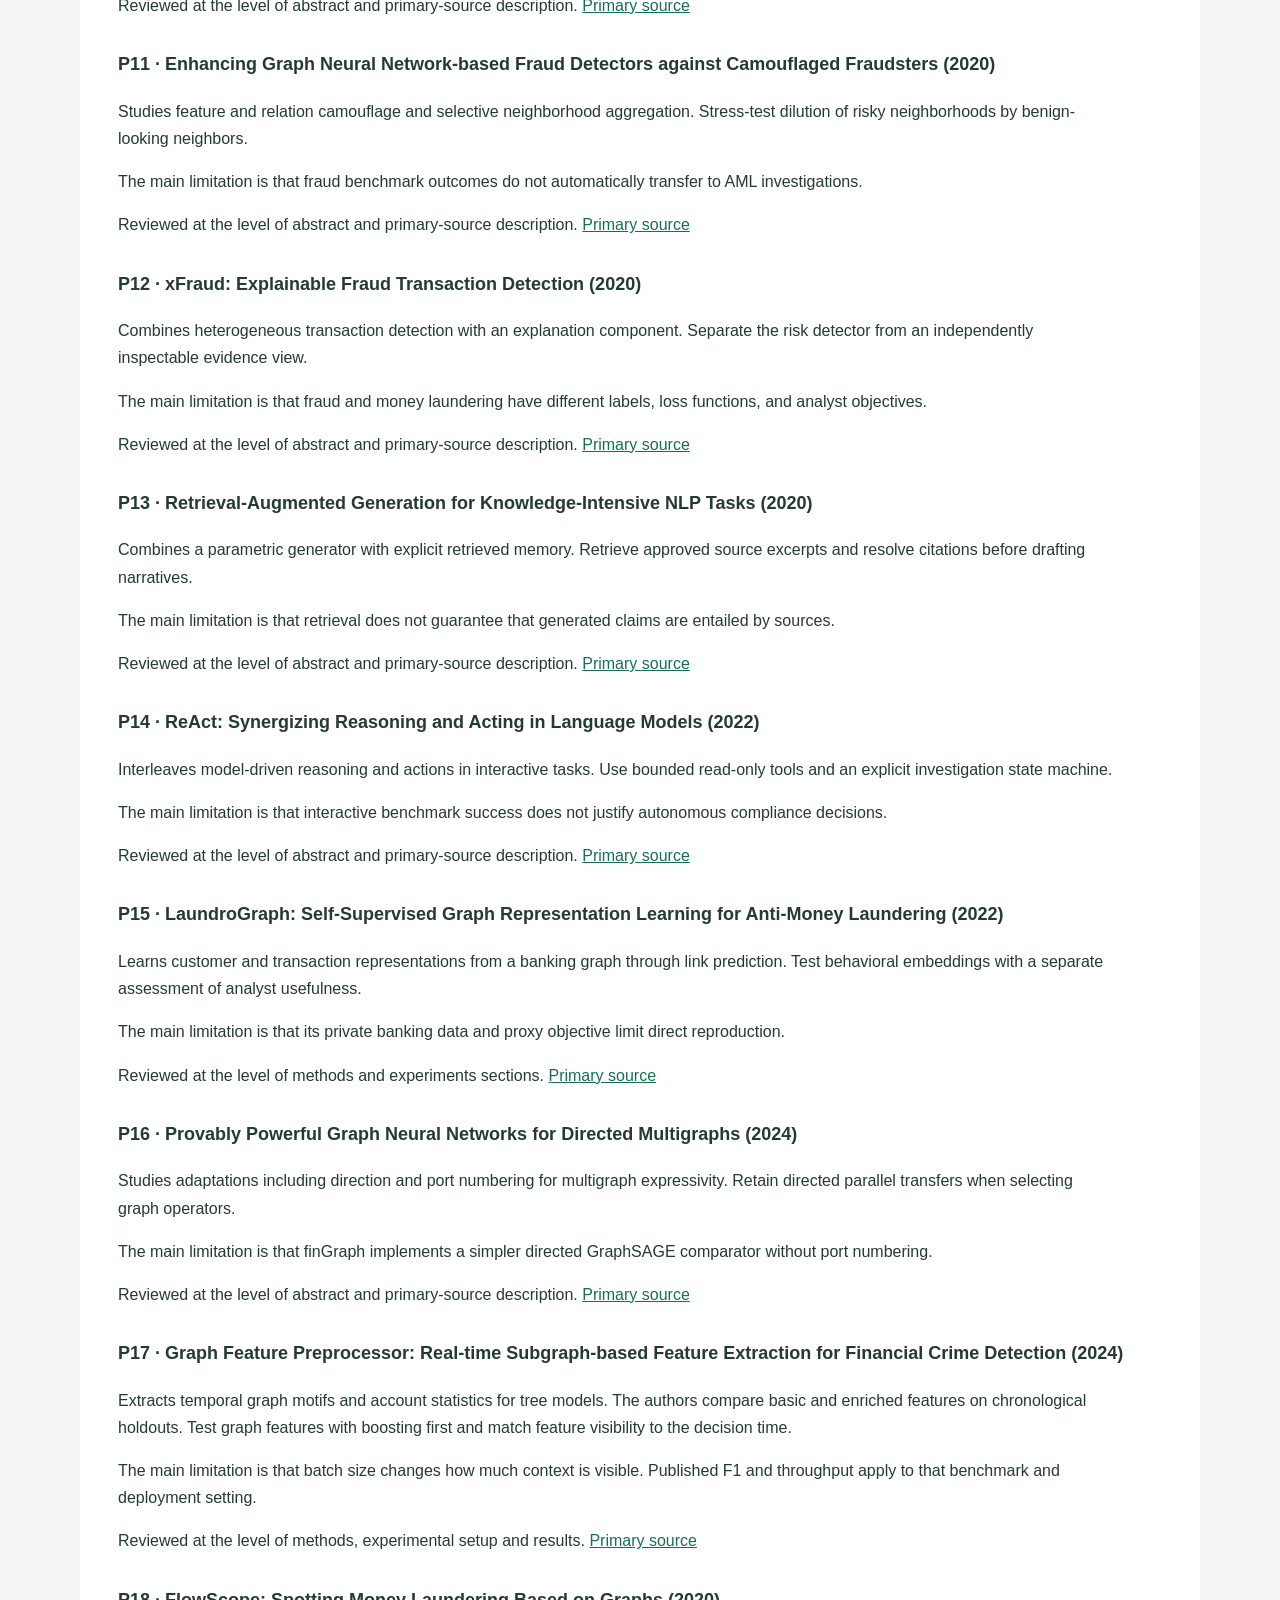
==== commit b3ae2447: "Fix live RDF explorer and publish the full-history FinGraph comparison Retry the live function route" ====
--- a/docs/FinGraph_Research_and_Architecture.html
+++ b/docs/FinGraph_Research_and_Architecture.html
@@ -1,275 +1,195 @@
 <!doctype html><html lang="en"><head><meta charset="utf-8"><meta name="viewport" content="width=device-width,initial-scale=1"><title>FinGraph research and architecture</title><style>*{box-sizing:border-box}body{margin:0;background:#f2f5f3;color:#233b30;font:16px/1.7 Inter,Arial,sans-serif}header{background:#173f30;color:#fff;padding:48px max(24px,calc((100vw - 1050px)/2))}header p{color:#bcd9c8}main{max-width:1120px;margin:auto;padding:38px 38px 80px;background:white}h1{font-size:38px;line-height:1.2}h2{margin-top:54px;padding-top:20px;border-top:1px solid #dce6df;font-size:25px;line-height:1.3}h3{font-size:18px;margin-top:30px}p{max-width:1000px}a{color:#157050;overflow-wrap:anywhere}table{width:100%;border-collapse:collapse;font-size:13px;margin:24px 0}th{text-align:left;background:#edf4ef}td,th{padding:10px;border:1px solid #dce6df;vertical-align:top}code{font-size:12px;background:#eef4f0;padding:2px 4px;overflow-wrap:anywhere}pre{padding:18px;background:#eef4f0;overflow:auto}svg{width:100%;height:auto}footer{padding:20px;color:#6b7c73;text-align:center}@media(max-width:700px){main{padding:20px}h1{font-size:29px}table{display:block;overflow:auto}header{padding:30px 20px}}@media print{body{background:white}main{padding:0}header{padding:20px}h2,h3{break-after:avoid}tr,svg{break-inside:avoid}}</style></head><body><header><p>FINGRAPH / ENGINEERING & RESEARCH</p><h1>From transaction evidence<br>to a recorded investigation.</h1><p>Implementation, architecture, literature, and measured model results.</p></header><main><h1 id="fingraph-research-and-system-architecture">FinGraph research and system architecture</h1>
-<p>Deepak Yadav · Personal engineering project · Version 0.2 · 18 November 2026</p>
-<p>FinGraph turns a bounded transaction snapshot into an investigation with traceable observations, ownership evidence, and a recorded human review. The repository implements candidate generation, Kafka intake, semantic validation, a five-stage LangGraph workflow, durable SQL records, a retryable graph projection, three trained model baselines, and an inference workbench. The public Vercel app runs synthetic scenarios and benchmark inference. The private service stack runs with PostgreSQL, Kafka, and an OIDC provider.</p>
+<p>Deepak Yadav · Personal engineering project</p>
+<p>FinGraph turns a bounded transaction snapshot into an investigation with traceable observations, ownership evidence, and a recorded human review. The public Vercel app runs synthetic cases and model inference. The private service supports durable SQL review and Kafka intake. An offline benchmark on IBM AMLworld replays a full ledger, evaluates case ranking, and exercises the handoff from the model to the investigation service.</p>
 <h2 id="1-the-user-and-the-decision">1. The user and the decision</h2>
 <p>The intended user is an AML analyst at a bank or payment institution. An alert arrives because transaction behavior deserves review. The analyst needs to establish which records support the alert, whether account holders are connected, which observations remain uncertain, and what evidence should be requested next.</p>
 <p>For example, Aster Trading sends four payments to separate counterparties within an hour. The graph-risk stage identifies the pattern. Ownership retrieval finds a shared direct owner assertion for two accounts. The evidence stage attaches the transaction IDs and registry references. The draft records the observed pattern and the open questions. An authenticated reviewer can record that the draft has been reviewed, reject it, or request further evidence. Investigation outcomes stay separate from the source ledger.</p>
 <p>A production programme would measure analyst time, unsupported statements, evidence coverage, missed important information, and disagreement between reviewers. These outcomes require an analyst study. The current engineering verification measures software behavior and benchmark model predictions.</p>
 <h2 id="2-architecture">2. Architecture</h2>
-<p><svg width="729pt" height="1090pt"
- viewBox="0.00 0.00 728.60 1089.60" xmlns="http://www.w3.org/2000/svg" xmlns:xlink="http://www.w3.org/1999/xlink">
-<g id="graph0" class="graph" transform="scale(1 1) rotate(0) translate(28.8 1060.8)">
+<p><svg width="1182pt" height="460pt"
+ viewBox="0.00 0.00 1182.00 460.00" xmlns="http://www.w3.org/2000/svg" xmlns:xlink="http://www.w3.org/1999/xlink">
+<g id="graph0" class="graph" transform="scale(1 1) rotate(0) translate(18 442)">
 <title>FinGraph</title>
-<polygon fill="#f7faf8" stroke="transparent" points="-28.8,28.8 -28.8,-1060.8 699.8,-1060.8 699.8,28.8 -28.8,28.8"/>
-<text text-anchor="middle" x="335.5" y="-1008.8" font-family="Arial" font-size="24.00">FinGraph · executable architecture</text>
+<polygon fill="#f7faf8" stroke="transparent" points="-18,18 -18,-442 1164,-442 1164,18 -18,18"/>
 <g id="clust1" class="cluster">
-<title>cluster_ingest</title>
-<path fill="#f7faf8" stroke="#c9dbd0" d="M20,-299.5C20,-299.5 230,-299.5 230,-299.5 236,-299.5 242,-305.5 242,-311.5 242,-311.5 242,-778 242,-778 242,-784 236,-790 230,-790 230,-790 20,-790 20,-790 14,-790 8,-784 8,-778 8,-778 8,-311.5 8,-311.5 8,-305.5 14,-299.5 20,-299.5"/>
-<text text-anchor="middle" x="125" y="-766.8" font-family="Arial" font-size="24.00">Event pipeline</text>
+<title>cluster_workbench</title>
+<path fill="#f7faf8" stroke="#c9dbd0" d="M20,-256C20,-256 486,-256 486,-256 492,-256 498,-262 498,-268 498,-268 498,-404 498,-404 498,-410 492,-416 486,-416 486,-416 20,-416 20,-416 14,-416 8,-410 8,-404 8,-404 8,-268 8,-268 8,-262 14,-256 20,-256"/>
+<text text-anchor="middle" x="253" y="-400.8" font-family="Arial" font-size="14.00">Vercel workbench</text>
 </g>
 <g id="clust2" class="cluster">
-<title>cluster_case</title>
-<path fill="#f7faf8" stroke="#c9dbd0" d="M262,-8C262,-8 567,-8 567,-8 573,-8 579,-14 579,-20 579,-20 579,-388 579,-388 579,-394 573,-400 567,-400 567,-400 262,-400 262,-400 256,-400 250,-394 250,-388 250,-388 250,-20 250,-20 250,-14 256,-8 262,-8"/>
-<text text-anchor="middle" x="414.5" y="-376.8" font-family="Arial" font-size="24.00">Investigation and review</text>
+<title>cluster_durable</title>
+<path fill="#f7faf8" stroke="#c9dbd0" d="M518,-8C518,-8 860,-8 860,-8 866,-8 872,-14 872,-20 872,-20 872,-404 872,-404 872,-410 866,-416 860,-416 860,-416 518,-416 518,-416 512,-416 506,-410 506,-404 506,-404 506,-20 506,-20 506,-14 512,-8 518,-8"/>
+<text text-anchor="middle" x="689" y="-400.8" font-family="Arial" font-size="14.00">Durable case service</text>
 </g>
 <g id="clust3" class="cluster">
-<title>cluster_ml</title>
-<path fill="#f7faf8" stroke="#c4d4df" d="M349,-526C349,-526 651,-526 651,-526 657,-526 663,-532 663,-538 663,-538 663,-978 663,-978 663,-984 657,-990 651,-990 651,-990 349,-990 349,-990 343,-990 337,-984 337,-978 337,-978 337,-538 337,-538 337,-532 343,-526 349,-526"/>
-<text text-anchor="middle" x="500" y="-966.8" font-family="Arial" font-size="24.00">Reproducible ML experiment</text>
-</g>
-<!-- ledger -->
+<title>cluster_benchmark</title>
+<path fill="#f7faf8" stroke="#c4d4df" d="M892,-8C892,-8 1126,-8 1126,-8 1132,-8 1138,-14 1138,-20 1138,-20 1138,-404 1138,-404 1138,-410 1132,-416 1126,-416 1126,-416 892,-416 892,-416 886,-416 880,-410 880,-404 880,-404 880,-20 880,-20 880,-14 886,-8 892,-8"/>
+<text text-anchor="middle" x="1009" y="-400.8" font-family="Arial" font-size="14.00">Offline AMLworld benchmark</text>
+</g>
+<!-- ui -->
 <g id="node1" class="node">
-<title>ledger</title>
-<path fill="white" stroke="#b5cfc0" d="M221.5,-748C221.5,-748 28.5,-748 28.5,-748 22.5,-748 16.5,-742 16.5,-736 16.5,-736 16.5,-716 16.5,-716 16.5,-710 22.5,-704 28.5,-704 28.5,-704 221.5,-704 221.5,-704 227.5,-704 233.5,-710 233.5,-716 233.5,-716 233.5,-736 233.5,-736 233.5,-742 227.5,-748 221.5,-748"/>
-<text text-anchor="middle" x="125" y="-729.4" font-family="Arial" font-size="12.00">Canonical ledger snapshot</text>
-<text text-anchor="middle" x="125" y="-716.4" font-family="Arial" font-size="12.00">Resolved account IDs and evidence</text>
-</g>
-<!-- builder -->
+<title>ui</title>
+<path fill="white" stroke="#b5cfc0" d="M334,-385C334,-385 194,-385 194,-385 188,-385 182,-379 182,-373 182,-373 182,-355 182,-355 182,-349 188,-343 194,-343 194,-343 334,-343 334,-343 340,-343 346,-349 346,-355 346,-355 346,-373 346,-373 346,-379 340,-385 334,-385"/>
+<text text-anchor="middle" x="264" y="-367.6" font-family="Arial" font-size="13.00">FastAPI and browser UI</text>
+<text text-anchor="middle" x="264" y="-353.6" font-family="Arial" font-size="13.00">Five authored cases</text>
+</g>
+<!-- demo -->
 <g id="node2" class="node">
-<title>builder</title>
-<path fill="white" stroke="#b5cfc0" d="M216,-663C216,-663 44,-663 44,-663 38,-663 32,-657 32,-651 32,-651 32,-631 32,-631 32,-625 38,-619 44,-619 44,-619 216,-619 216,-619 222,-619 228,-625 228,-631 228,-631 228,-651 228,-651 228,-657 222,-663 216,-663"/>
-<text text-anchor="middle" x="130" y="-644.4" font-family="Arial" font-size="12.00">Candidate builder</text>
-<text text-anchor="middle" x="130" y="-631.4" font-family="Arial" font-size="12.00">Bounded event&#45;time rule checks</text>
-</g>
-<!-- ledger&#45;&gt;builder -->
+<title>demo</title>
+<path fill="white" stroke="#b5cfc0" d="M250,-306C250,-306 28,-306 28,-306 22,-306 16,-300 16,-294 16,-294 16,-276 16,-276 16,-270 22,-264 28,-264 28,-264 250,-264 250,-264 256,-264 262,-270 262,-276 262,-276 262,-294 262,-294 262,-300 256,-306 250,-306"/>
+<text text-anchor="middle" x="139" y="-288.6" font-family="Arial" font-size="13.00">On&#45;request RDF + SHACL + SPARQL</text>
+<text text-anchor="middle" x="139" y="-274.6" font-family="Arial" font-size="13.00">Deterministic investigation draft</text>
+</g>
+<!-- ui&#45;&gt;demo -->
 <g id="edge1" class="edge">
-<title>ledger&#45;&gt;builder</title>
-<path fill="none" stroke="#729a84" d="M126.29,-703.63C126.9,-693.48 127.64,-681.21 128.29,-670.31"/>
-<polygon fill="#729a84" stroke="#729a84" points="130.76,-670.15 128.73,-663.01 125.87,-669.85 130.76,-670.15"/>
-</g>
-<!-- kafka -->
+<title>ui&#45;&gt;demo</title>
+<path fill="none" stroke="#729a84" d="M231.48,-342.97C215.12,-332.89 195.16,-320.6 177.98,-310.01"/>
+<polygon fill="#729a84" stroke="#729a84" points="179.03,-307.78 171.79,-306.2 176.46,-311.95 179.03,-307.78"/>
+</g>
+<!-- score -->
 <g id="node3" class="node">
-<title>kafka</title>
-<path fill="white" stroke="#b5cfc0" d="M187.5,-578C187.5,-578 80.5,-578 80.5,-578 74.5,-578 68.5,-572 68.5,-566 68.5,-566 68.5,-546 68.5,-546 68.5,-540 74.5,-534 80.5,-534 80.5,-534 187.5,-534 187.5,-534 193.5,-534 199.5,-540 199.5,-546 199.5,-546 199.5,-566 199.5,-566 199.5,-572 193.5,-578 187.5,-578"/>
-<text text-anchor="middle" x="134" y="-559.4" font-family="Arial" font-size="12.00">Kafka case events</text>
-<text text-anchor="middle" x="134" y="-546.4" font-family="Arial" font-size="12.00">Versioned envelope</text>
-</g>
-<!-- builder&#45;&gt;kafka -->
+<title>score</title>
+<path fill="white" stroke="#b5cfc0" d="M478.5,-306C478.5,-306 299.5,-306 299.5,-306 293.5,-306 287.5,-300 287.5,-294 287.5,-294 287.5,-276 287.5,-276 287.5,-270 293.5,-264 299.5,-264 299.5,-264 478.5,-264 478.5,-264 484.5,-264 490.5,-270 490.5,-276 490.5,-276 490.5,-294 490.5,-294 490.5,-300 484.5,-306 478.5,-306"/>
+<text text-anchor="middle" x="389" y="-288.6" font-family="Arial" font-size="13.00">Sampled model inference</text>
+<text text-anchor="middle" x="389" y="-274.6" font-family="Arial" font-size="13.00">Exported weights and features</text>
+</g>
+<!-- ui&#45;&gt;score -->
 <g id="edge2" class="edge">
-<title>builder&#45;&gt;kafka</title>
-<path fill="none" stroke="#729a84" d="M131.03,-618.63C131.52,-608.48 132.11,-596.21 132.64,-585.31"/>
-<polygon fill="#729a84" stroke="#729a84" points="135.1,-585.12 132.99,-578.01 130.2,-584.89 135.1,-585.12"/>
-</g>
-<!-- worker -->
+<title>ui&#45;&gt;score</title>
+<path fill="none" stroke="#729a84" d="M296.52,-342.97C312.88,-332.89 332.84,-320.6 350.02,-310.01"/>
+<polygon fill="#729a84" stroke="#729a84" points="351.54,-311.95 356.21,-306.2 348.97,-307.78 351.54,-311.95"/>
+</g>
+<!-- rules -->
 <g id="node4" class="node">
-<title>worker</title>
-<path fill="white" stroke="#b5cfc0" d="M220.5,-483C220.5,-483 53.5,-483 53.5,-483 47.5,-483 41.5,-477 41.5,-471 41.5,-471 41.5,-451 41.5,-451 41.5,-445 47.5,-439 53.5,-439 53.5,-439 220.5,-439 220.5,-439 226.5,-439 232.5,-445 232.5,-451 232.5,-451 232.5,-471 232.5,-471 232.5,-477 226.5,-483 220.5,-483"/>
-<text text-anchor="middle" x="137" y="-464.4" font-family="Arial" font-size="12.00">Intake worker</text>
-<text text-anchor="middle" x="137" y="-451.4" font-family="Arial" font-size="12.00">Contract and SHACL validation</text>
-</g>
-<!-- kafka&#45;&gt;worker -->
+<title>rules</title>
+<path fill="white" stroke="#b5cfc0" d="M784,-385C784,-385 594,-385 594,-385 588,-385 582,-379 582,-373 582,-373 582,-355 582,-355 582,-349 588,-343 594,-343 594,-343 784,-343 784,-343 790,-343 796,-349 796,-355 796,-355 796,-373 796,-373 796,-379 790,-385 784,-385"/>
+<text text-anchor="middle" x="689" y="-367.6" font-family="Arial" font-size="13.00">Canonical snapshot</text>
+<text text-anchor="middle" x="689" y="-353.6" font-family="Arial" font-size="13.00">Fan&#45;out and three&#45;account cycle</text>
+</g>
+<!-- intake -->
+<g id="node5" class="node">
+<title>intake</title>
+<path fill="white" stroke="#b5cfc0" d="M768.5,-306C768.5,-306 609.5,-306 609.5,-306 603.5,-306 597.5,-300 597.5,-294 597.5,-294 597.5,-276 597.5,-276 597.5,-270 603.5,-264 609.5,-264 609.5,-264 768.5,-264 768.5,-264 774.5,-264 780.5,-270 780.5,-276 780.5,-276 780.5,-294 780.5,-294 780.5,-300 774.5,-306 768.5,-306"/>
+<text text-anchor="middle" x="689" y="-288.6" font-family="Arial" font-size="13.00">Kafka worker / OIDC intake</text>
+<text text-anchor="middle" x="689" y="-274.6" font-family="Arial" font-size="13.00">Tenant&#45;scoped event</text>
+</g>
+<!-- rules&#45;&gt;intake -->
 <g id="edge3" class="edge">
-<title>kafka&#45;&gt;worker</title>
-<path fill="none" stroke="#729a84" d="M134.68,-533.9C135.1,-520.94 135.64,-504.18 136.09,-490.1"/>
-<polygon fill="#729a84" stroke="#729a84" points="138.54,-490.1 136.32,-483.02 133.65,-489.94 138.54,-490.1"/>
-</g>
-<!-- quarantine -->
-<g id="node5" class="node">
-<title>quarantine</title>
-<path fill="#fff2df" stroke="#b5cfc0" d="M206.5,-351.5C206.5,-351.5 67.5,-351.5 67.5,-351.5 61.5,-351.5 55.5,-345.5 55.5,-339.5 55.5,-339.5 55.5,-319.5 55.5,-319.5 55.5,-313.5 61.5,-307.5 67.5,-307.5 67.5,-307.5 206.5,-307.5 206.5,-307.5 212.5,-307.5 218.5,-313.5 218.5,-319.5 218.5,-319.5 218.5,-339.5 218.5,-339.5 218.5,-345.5 212.5,-351.5 206.5,-351.5"/>
-<text text-anchor="middle" x="137" y="-332.9" font-family="Arial" font-size="12.00">Quarantine</text>
-<text text-anchor="middle" x="137" y="-319.9" font-family="Arial" font-size="12.00">Source partition and offset</text>
-</g>
-<!-- worker&#45;&gt;quarantine -->
+<title>rules&#45;&gt;intake</title>
+<path fill="none" stroke="#729a84" d="M689,-342.77C689,-333.75 689,-322.99 689,-313.28"/>
+<polygon fill="#729a84" stroke="#729a84" points="691.45,-313.1 689,-306.1 686.55,-313.1 691.45,-313.1"/>
+</g>
+<!-- service -->
+<g id="node6" class="node">
+<title>service</title>
+<path fill="white" stroke="#b5cfc0" d="M769,-227C769,-227 609,-227 609,-227 603,-227 597,-221 597,-215 597,-215 597,-197 597,-197 597,-191 603,-185 609,-185 609,-185 769,-185 769,-185 775,-185 781,-191 781,-197 781,-197 781,-215 781,-215 781,-221 775,-227 769,-227"/>
+<text text-anchor="middle" x="689" y="-209.6" font-family="Arial" font-size="13.00">InvestigationService</text>
+<text text-anchor="middle" x="689" y="-195.6" font-family="Arial" font-size="13.00">SHACL, evidence and draft</text>
+</g>
+<!-- intake&#45;&gt;service -->
 <g id="edge4" class="edge">
-<title>worker&#45;&gt;quarantine</title>
-<path fill="none" stroke="#729a84" d="M137,-438.91C137,-417.08 137,-382.87 137,-358.73"/>
-<polygon fill="#729a84" stroke="#729a84" points="139.45,-358.59 137,-351.59 134.55,-358.59 139.45,-358.59"/>
-<text text-anchor="middle" x="163" y="-411" font-family="Arial" font-size="10.00">invalid input</text>
-</g>
-<!-- agents -->
-<g id="node6" class="node">
-<title>agents</title>
-<path fill="white" stroke="#b5cfc0" d="M422,-358C422,-358 270,-358 270,-358 264,-358 258,-352 258,-346 258,-346 258,-313 258,-313 258,-307 264,-301 270,-301 270,-301 422,-301 422,-301 428,-301 434,-307 434,-313 434,-313 434,-346 434,-346 434,-352 428,-358 422,-358"/>
-<text text-anchor="middle" x="346" y="-339.4" font-family="Arial" font-size="12.00">Five LangGraph specialists</text>
-<text text-anchor="middle" x="346" y="-326.4" font-family="Arial" font-size="12.00">Risk · screening · ownership</text>
-<text text-anchor="middle" x="346" y="-313.4" font-family="Arial" font-size="12.00">Evidence · draft</text>
-</g>
-<!-- worker&#45;&gt;agents -->
-<g id="edge9" class="edge">
-<title>worker&#45;&gt;agents</title>
-<path fill="none" stroke="#729a84" d="M169.17,-438.9C185.48,-428.75 205.84,-416.88 225,-408 234.82,-403.45 238.38,-404.96 248,-400 268.32,-389.53 289.21,-375.28 306.45,-362.41"/>
-<polygon fill="#729a84" stroke="#729a84" points="308.04,-364.28 312.15,-358.11 305.09,-360.37 308.04,-364.28"/>
-<text text-anchor="middle" x="249" y="-411" font-family="Arial" font-size="10.00">valid event</text>
+<title>intake&#45;&gt;service</title>
+<path fill="none" stroke="#729a84" d="M689,-263.77C689,-254.75 689,-243.99 689,-234.28"/>
+<polygon fill="#729a84" stroke="#729a84" points="691.45,-234.1 689,-227.1 686.55,-234.1 691.45,-234.1"/>
 </g>
 <!-- sql -->
 <g id="node7" class="node">
 <title>sql</title>
-<path fill="#dff0e6" stroke="#b5cfc0" d="M437.5,-250C437.5,-250 270.5,-250 270.5,-250 264.5,-250 258.5,-244 258.5,-238 258.5,-238 258.5,-218 258.5,-218 258.5,-212 264.5,-206 270.5,-206 270.5,-206 437.5,-206 437.5,-206 443.5,-206 449.5,-212 449.5,-218 449.5,-218 449.5,-238 449.5,-238 449.5,-244 443.5,-250 437.5,-250"/>
-<text text-anchor="middle" x="354" y="-231.4" font-family="Arial" font-size="12.00">SQL transaction</text>
-<text text-anchor="middle" x="354" y="-218.4" font-family="Arial" font-size="12.00">Input · snapshot · audit · outbox</text>
-</g>
-<!-- agents&#45;&gt;sql -->
+<path fill="#dff0e6" stroke="#b5cfc0" d="M756.5,-148C756.5,-148 621.5,-148 621.5,-148 615.5,-148 609.5,-142 609.5,-136 609.5,-136 609.5,-118 609.5,-118 609.5,-112 615.5,-106 621.5,-106 621.5,-106 756.5,-106 756.5,-106 762.5,-106 768.5,-112 768.5,-118 768.5,-118 768.5,-136 768.5,-136 768.5,-142 762.5,-148 756.5,-148"/>
+<text text-anchor="middle" x="689" y="-130.6" font-family="Arial" font-size="13.00">PostgreSQL</text>
+<text text-anchor="middle" x="689" y="-116.6" font-family="Arial" font-size="13.00">Case, audit and outbox</text>
+</g>
+<!-- service&#45;&gt;sql -->
 <g id="edge5" class="edge">
-<title>agents&#45;&gt;sql</title>
-<path fill="none" stroke="#729a84" d="M348.23,-300.78C349.31,-287.3 350.62,-271.1 351.71,-257.51"/>
-<polygon fill="#729a84" stroke="#729a84" points="354.17,-257.43 352.29,-250.26 349.29,-257.04 354.17,-257.43"/>
-</g>
-<!-- sql&#45;&gt;kafka -->
-<g id="edge10" class="edge">
-<title>sql&#45;&gt;kafka</title>
-<path fill="none" stroke="#729a84" stroke-dasharray="5,2" d="M397.15,-250.01C416.12,-261.72 436.45,-278.27 447,-299.5 466.87,-339.5 477.49,-367.36 447,-400 438.11,-409.52 342.02,-402.98 330,-408 283.51,-427.42 285.13,-452.54 245,-483 222.85,-499.81 196.83,-516.82 175.55,-530.08"/>
-<polygon fill="#729a84" stroke="#729a84" points="174.06,-528.13 169.4,-533.9 176.64,-532.29 174.06,-528.13"/>
-<text text-anchor="middle" x="371" y="-411" font-family="Arial" font-size="10.00">then commit offset</text>
+<title>service&#45;&gt;sql</title>
+<path fill="none" stroke="#729a84" d="M689,-184.77C689,-175.75 689,-164.99 689,-155.28"/>
+<polygon fill="#729a84" stroke="#729a84" points="691.45,-155.1 689,-148.1 686.55,-155.1 691.45,-155.1"/>
 </g>
 <!-- review -->
 <g id="node8" class="node">
 <title>review</title>
-<path fill="white" stroke="#b5cfc0" d="M558.5,-155C558.5,-155 385.5,-155 385.5,-155 379.5,-155 373.5,-149 373.5,-143 373.5,-143 373.5,-123 373.5,-123 373.5,-117 379.5,-111 385.5,-111 385.5,-111 558.5,-111 558.5,-111 564.5,-111 570.5,-117 570.5,-123 570.5,-123 570.5,-143 570.5,-143 570.5,-149 564.5,-155 558.5,-155"/>
-<text text-anchor="middle" x="472" y="-136.4" font-family="Arial" font-size="12.00">Authenticated analyst review</text>
-<text text-anchor="middle" x="472" y="-123.4" font-family="Arial" font-size="12.00">Tenant + role + expected version</text>
+<path fill="white" stroke="#b5cfc0" d="M625.5,-58C625.5,-58 526.5,-58 526.5,-58 520.5,-58 514.5,-52 514.5,-46 514.5,-46 514.5,-28 514.5,-28 514.5,-22 520.5,-16 526.5,-16 526.5,-16 625.5,-16 625.5,-16 631.5,-16 637.5,-22 637.5,-28 637.5,-28 637.5,-46 637.5,-46 637.5,-52 631.5,-58 625.5,-58"/>
+<text text-anchor="middle" x="576" y="-40.6" font-family="Arial" font-size="13.00">OIDC reviewer</text>
+<text text-anchor="middle" x="576" y="-26.6" font-family="Arial" font-size="13.00">Versioned review</text>
 </g>
 <!-- sql&#45;&gt;review -->
 <g id="edge6" class="edge">
 <title>sql&#45;&gt;review</title>
-<path fill="none" stroke="#729a84" d="M380.78,-205.9C398.28,-192.1 421.23,-174.01 439.74,-159.42"/>
-<polygon fill="#729a84" stroke="#729a84" points="441.35,-161.28 445.33,-155.02 438.32,-157.43 441.35,-161.28"/>
-<text text-anchor="middle" x="440.5" y="-178" font-family="Arial" font-size="10.00">saved draft</text>
+<path fill="none" stroke="#729a84" d="M663.08,-105.81C646.57,-92.95 625.07,-76.22 607.57,-62.59"/>
+<polygon fill="#729a84" stroke="#729a84" points="608.83,-60.46 601.8,-58.1 605.82,-64.33 608.83,-60.46"/>
 </g>
 <!-- projection -->
+<g id="node9" class="node">
+<title>projection</title>
+<path fill="white" stroke="#b5cfc0" d="M851.5,-58C851.5,-58 674.5,-58 674.5,-58 668.5,-58 662.5,-52 662.5,-46 662.5,-46 662.5,-28 662.5,-28 662.5,-22 668.5,-16 674.5,-16 674.5,-16 851.5,-16 851.5,-16 857.5,-16 863.5,-22 863.5,-28 863.5,-28 863.5,-46 863.5,-46 863.5,-52 857.5,-58 851.5,-58"/>
+<text text-anchor="middle" x="763" y="-40.6" font-family="Arial" font-size="13.00">Independent RDF projection</text>
+<text text-anchor="middle" x="763" y="-26.6" font-family="Arial" font-size="13.00">Local files or Neptune adapter</text>
+</g>
+<!-- sql&#45;&gt;projection -->
+<g id="edge7" class="edge">
+<title>sql&#45;&gt;projection</title>
+<path fill="none" stroke="#729a84" d="M706.16,-105.59C716.62,-93.15 730.09,-77.14 741.29,-63.82"/>
+<polygon fill="#729a84" stroke="#729a84" points="743.3,-65.23 745.93,-58.3 739.55,-62.08 743.3,-65.23"/>
+<text text-anchor="middle" x="746.5" y="-79.2" font-family="Arial" font-size="11.00">outbox</text>
+</g>
+<!-- ledger -->
 <g id="node10" class="node">
-<title>projection</title>
-<path fill="white" stroke="#b5cfc0" d="M221,-155C221,-155 81,-155 81,-155 75,-155 69,-149 69,-143 69,-143 69,-123 69,-123 69,-117 75,-111 81,-111 81,-111 221,-111 221,-111 227,-111 233,-117 233,-123 233,-123 233,-143 233,-143 233,-149 227,-155 221,-155"/>
-<text text-anchor="middle" x="151" y="-136.4" font-family="Arial" font-size="12.00">Retryable RDF projection</text>
-<text text-anchor="middle" x="151" y="-123.4" font-family="Arial" font-size="12.00">Deterministic tenant graph</text>
-</g>
-<!-- sql&#45;&gt;projection -->
+<title>ledger</title>
+<path fill="white" stroke="#b5cfc0" d="M1094,-385C1094,-385 924,-385 924,-385 918,-385 912,-379 912,-373 912,-373 912,-355 912,-355 912,-349 918,-343 924,-343 924,-343 1094,-343 1094,-343 1100,-343 1106,-349 1106,-355 1106,-355 1106,-373 1106,-373 1106,-379 1100,-385 1094,-385"/>
+<text text-anchor="middle" x="1009" y="-367.6" font-family="Arial" font-size="13.00">Complete ledger</text>
+<text text-anchor="middle" x="1009" y="-353.6" font-family="Arial" font-size="13.00">5,078,345 synthetic transfers</text>
+</g>
+<!-- features -->
+<g id="node11" class="node">
+<title>features</title>
+<path fill="white" stroke="#b5cfc0" d="M1094.5,-306C1094.5,-306 923.5,-306 923.5,-306 917.5,-306 911.5,-300 911.5,-294 911.5,-294 911.5,-276 911.5,-276 911.5,-270 917.5,-264 923.5,-264 923.5,-264 1094.5,-264 1094.5,-264 1100.5,-264 1106.5,-270 1106.5,-276 1106.5,-276 1106.5,-294 1106.5,-294 1106.5,-300 1100.5,-306 1094.5,-306"/>
+<text text-anchor="middle" x="1009" y="-288.6" font-family="Arial" font-size="13.00">Rolling event&#45;minute features</text>
+<text text-anchor="middle" x="1009" y="-274.6" font-family="Arial" font-size="13.00">Behavior and directed graph</text>
+</g>
+<!-- ledger&#45;&gt;features -->
+<g id="edge8" class="edge">
+<title>ledger&#45;&gt;features</title>
+<path fill="none" stroke="#729a84" d="M1009,-342.77C1009,-333.75 1009,-322.99 1009,-313.28"/>
+<polygon fill="#729a84" stroke="#729a84" points="1011.45,-313.1 1009,-306.1 1006.55,-313.1 1011.45,-313.1"/>
+</g>
+<!-- ranking -->
+<g id="node12" class="node">
+<title>ranking</title>
+<path fill="white" stroke="#b5cfc0" d="M1117.5,-227C1117.5,-227 900.5,-227 900.5,-227 894.5,-227 888.5,-221 888.5,-215 888.5,-215 888.5,-197 888.5,-197 888.5,-191 894.5,-185 900.5,-185 900.5,-185 1117.5,-185 1117.5,-185 1123.5,-185 1129.5,-191 1129.5,-197 1129.5,-197 1129.5,-215 1129.5,-215 1129.5,-221 1123.5,-227 1117.5,-227"/>
+<text text-anchor="middle" x="1009" y="-209.6" font-family="Arial" font-size="13.00">Two temporal holdouts</text>
+<text text-anchor="middle" x="1009" y="-195.6" font-family="Arial" font-size="13.00">Gradient boosting ranks sender&#45;days</text>
+</g>
+<!-- features&#45;&gt;ranking -->
+<g id="edge9" class="edge">
+<title>features&#45;&gt;ranking</title>
+<path fill="none" stroke="#729a84" d="M1009,-263.77C1009,-254.75 1009,-243.99 1009,-234.28"/>
+<polygon fill="#729a84" stroke="#729a84" points="1011.45,-234.1 1009,-227.1 1006.55,-234.1 1011.45,-234.1"/>
+</g>
+<!-- shadow -->
+<g id="node13" class="node">
+<title>shadow</title>
+<path fill="white" stroke="#b5cfc0" d="M1116.5,-148C1116.5,-148 901.5,-148 901.5,-148 895.5,-148 889.5,-142 889.5,-136 889.5,-136 889.5,-118 889.5,-118 889.5,-112 895.5,-106 901.5,-106 901.5,-106 1116.5,-106 1116.5,-106 1122.5,-106 1128.5,-112 1128.5,-118 1128.5,-118 1128.5,-136 1128.5,-136 1128.5,-142 1122.5,-148 1116.5,-148"/>
+<text text-anchor="middle" x="1009" y="-130.6" font-family="Arial" font-size="13.00">Same InvestigationService</text>
+<text text-anchor="middle" x="1009" y="-116.6" font-family="Arial" font-size="13.00">Three model&#45;ranked cases in SQLite</text>
+</g>
+<!-- ranking&#45;&gt;shadow -->
+<g id="edge10" class="edge">
+<title>ranking&#45;&gt;shadow</title>
+<path fill="none" stroke="#729a84" d="M1009,-184.77C1009,-175.75 1009,-164.99 1009,-155.28"/>
+<polygon fill="#729a84" stroke="#729a84" points="1011.45,-155.1 1009,-148.1 1006.55,-155.1 1011.45,-155.1"/>
+</g>
+<!-- report -->
+<g id="node14" class="node">
+<title>report</title>
+<path fill="#e4eef6" stroke="#b5cfc0" d="M1085.5,-58C1085.5,-58 932.5,-58 932.5,-58 926.5,-58 920.5,-52 920.5,-46 920.5,-46 920.5,-28 920.5,-28 920.5,-22 926.5,-16 932.5,-16 932.5,-16 1085.5,-16 1085.5,-16 1091.5,-16 1097.5,-22 1097.5,-28 1097.5,-28 1097.5,-46 1097.5,-46 1097.5,-52 1091.5,-58 1085.5,-58"/>
+<text text-anchor="middle" x="1009" y="-40.6" font-family="Arial" font-size="13.00">Metrics and handoff report</text>
+<text text-anchor="middle" x="1009" y="-26.6" font-family="Arial" font-size="13.00">Displayed in Model Lab</text>
+</g>
+<!-- shadow&#45;&gt;report -->
 <g id="edge11" class="edge">
-<title>sql&#45;&gt;projection</title>
-<path fill="none" stroke="#729a84" d="M293.97,-205.89C278.19,-199.89 261.3,-193.05 246,-186 228.36,-177.87 209.49,-167.84 193.26,-158.76"/>
-<polygon fill="#729a84" stroke="#729a84" points="194.24,-156.5 186.94,-155.2 191.83,-160.77 194.24,-156.5"/>
-<text text-anchor="middle" x="261" y="-178" font-family="Arial" font-size="10.00">outbox</text>
-</g>
-<!-- state -->
-<g id="node9" class="node">
-<title>state</title>
-<path fill="white" stroke="#b5cfc0" d="M424,-60C424,-60 312,-60 312,-60 306,-60 300,-54 300,-48 300,-48 300,-28 300,-28 300,-22 306,-16 312,-16 312,-16 424,-16 424,-16 430,-16 436,-22 436,-28 436,-28 436,-48 436,-48 436,-54 430,-60 424,-60"/>
-<text text-anchor="middle" x="368" y="-41.4" font-family="Arial" font-size="12.00">Versioned decision</text>
-<text text-anchor="middle" x="368" y="-28.4" font-family="Arial" font-size="12.00">Chained audit record</text>
-</g>
-<!-- review&#45;&gt;state -->
-<g id="edge7" class="edge">
-<title>review&#45;&gt;state</title>
-<path fill="none" stroke="#729a84" d="M448.4,-110.9C433.11,-97.22 413.09,-79.32 396.85,-64.8"/>
-<polygon fill="#729a84" stroke="#729a84" points="398.36,-62.86 391.51,-60.02 395.09,-66.51 398.36,-62.86"/>
-<text text-anchor="middle" x="464.5" y="-83" font-family="Arial" font-size="10.00">compare and swap</text>
-</g>
-<!-- state&#45;&gt;sql -->
-<g id="edge8" class="edge">
-<title>state&#45;&gt;sql</title>
-<path fill="none" stroke="#729a84" d="M337.38,-60.23C321.82,-72.94 304.46,-90.58 296,-111 288.52,-129.07 289.5,-136.56 296,-155 302.03,-172.09 314.01,-188.1 325.53,-200.67"/>
-<polygon fill="#729a84" stroke="#729a84" points="323.83,-202.44 330.42,-205.84 327.39,-199.07 323.83,-202.44"/>
-<text text-anchor="middle" x="328.5" y="-130.5" font-family="Arial" font-size="10.00">atomic commit</text>
-</g>
-<!-- neptune -->
-<g id="node11" class="node">
-<title>neptune</title>
-<path fill="white" stroke="#b5cfc0" d="M227.5,-60C227.5,-60 74.5,-60 74.5,-60 68.5,-60 62.5,-54 62.5,-48 62.5,-48 62.5,-28 62.5,-28 62.5,-22 68.5,-16 74.5,-16 74.5,-16 227.5,-16 227.5,-16 233.5,-16 239.5,-22 239.5,-28 239.5,-28 239.5,-48 239.5,-48 239.5,-54 233.5,-60 227.5,-60"/>
-<text text-anchor="middle" x="151" y="-41.4" font-family="Arial" font-size="12.00">Neptune adapter / local RDF</text>
-<text text-anchor="middle" x="151" y="-28.4" font-family="Arial" font-size="12.00">SigV4 request or atomic file</text>
-</g>
-<!-- projection&#45;&gt;neptune -->
-<g id="edge12" class="edge">
-<title>projection&#45;&gt;neptune</title>
-<path fill="none" stroke="#729a84" d="M151,-110.9C151,-97.94 151,-81.18 151,-67.1"/>
-<polygon fill="#729a84" stroke="#729a84" points="153.45,-67.02 151,-60.02 148.55,-67.02 153.45,-67.02"/>
-</g>
-<!-- dataset -->
-<g id="node12" class="node">
-<title>dataset</title>
-<path fill="white" stroke="#b5cfc0" d="M569.5,-948C569.5,-948 430.5,-948 430.5,-948 424.5,-948 418.5,-942 418.5,-936 418.5,-936 418.5,-916 418.5,-916 418.5,-910 424.5,-904 430.5,-904 430.5,-904 569.5,-904 569.5,-904 575.5,-904 581.5,-910 581.5,-916 581.5,-916 581.5,-936 581.5,-936 581.5,-942 575.5,-948 569.5,-948"/>
-<text text-anchor="middle" x="500" y="-929.4" font-family="Arial" font-size="12.00">IBM AMLworld HI&#45;Small</text>
-<text text-anchor="middle" x="500" y="-916.4" font-family="Arial" font-size="12.00">Checksum&#45;verified source</text>
-</g>
-<!-- prepare -->
-<g id="node13" class="node">
-<title>prepare</title>
-<path fill="white" stroke="#b5cfc0" d="M589.5,-863C589.5,-863 410.5,-863 410.5,-863 404.5,-863 398.5,-857 398.5,-851 398.5,-851 398.5,-831 398.5,-831 398.5,-825 404.5,-819 410.5,-819 410.5,-819 589.5,-819 589.5,-819 595.5,-819 601.5,-825 601.5,-831 601.5,-831 601.5,-851 601.5,-851 601.5,-857 595.5,-863 589.5,-863"/>
-<text text-anchor="middle" x="500" y="-844.4" font-family="Arial" font-size="12.00">Label&#45;blind 5% sample</text>
-<text text-anchor="middle" x="500" y="-831.4" font-family="Arial" font-size="12.00">Frozen temporal graph snapshots</text>
-</g>
-<!-- dataset&#45;&gt;prepare -->
-<g id="edge13" class="edge">
-<title>dataset&#45;&gt;prepare</title>
-<path fill="none" stroke="#729a84" d="M500,-903.63C500,-893.48 500,-881.21 500,-870.31"/>
-<polygon fill="#729a84" stroke="#729a84" points="502.45,-870.01 500,-863.01 497.55,-870.01 502.45,-870.01"/>
-</g>
-<!-- train -->
-<g id="node14" class="node">
-<title>train</title>
-<path fill="white" stroke="#b5cfc0" d="M601.5,-748C601.5,-748 398.5,-748 398.5,-748 392.5,-748 386.5,-742 386.5,-736 386.5,-736 386.5,-716 386.5,-716 386.5,-710 392.5,-704 398.5,-704 398.5,-704 601.5,-704 601.5,-704 607.5,-704 613.5,-710 613.5,-716 613.5,-716 613.5,-736 613.5,-736 613.5,-742 607.5,-748 601.5,-748"/>
-<text text-anchor="middle" x="500" y="-729.4" font-family="Arial" font-size="12.00">Directed GraphSAGE</text>
-<text text-anchor="middle" x="500" y="-716.4" font-family="Arial" font-size="12.00">Logistic regression · gradient boosting</text>
-</g>
-<!-- prepare&#45;&gt;train -->
-<g id="edge14" class="edge">
-<title>prepare&#45;&gt;train</title>
-<path fill="none" stroke="#729a84" d="M500,-818.75C500,-800.83 500,-775.05 500,-755.37"/>
-<polygon fill="#729a84" stroke="#729a84" points="502.45,-755.16 500,-748.16 497.55,-755.16 502.45,-755.16"/>
-</g>
-<!-- evaluate -->
-<g id="node15" class="node">
-<title>evaluate</title>
-<path fill="white" stroke="#b5cfc0" d="M599,-663C599,-663 401,-663 401,-663 395,-663 389,-657 389,-651 389,-651 389,-631 389,-631 389,-625 395,-619 401,-619 401,-619 599,-619 599,-619 605,-619 611,-625 611,-631 611,-631 611,-651 611,-651 611,-657 605,-663 599,-663"/>
-<text text-anchor="middle" x="500" y="-644.4" font-family="Arial" font-size="12.00">Validation selection + held&#45;out test</text>
-<text text-anchor="middle" x="500" y="-631.4" font-family="Arial" font-size="12.00">Average precision and review budget</text>
-</g>
-<!-- train&#45;&gt;evaluate -->
-<g id="edge15" class="edge">
-<title>train&#45;&gt;evaluate</title>
-<path fill="none" stroke="#729a84" d="M500,-703.63C500,-693.48 500,-681.21 500,-670.31"/>
-<polygon fill="#729a84" stroke="#729a84" points="502.45,-670.01 500,-663.01 497.55,-670.01 502.45,-670.01"/>
-</g>
-<!-- artifacts -->
-<g id="node16" class="node">
-<title>artifacts</title>
-<path fill="#e4eef6" stroke="#b5cfc0" d="M607.5,-578C607.5,-578 392.5,-578 392.5,-578 386.5,-578 380.5,-572 380.5,-566 380.5,-566 380.5,-546 380.5,-546 380.5,-540 386.5,-534 392.5,-534 392.5,-534 607.5,-534 607.5,-534 613.5,-534 619.5,-540 619.5,-546 619.5,-546 619.5,-566 619.5,-566 619.5,-572 613.5,-578 607.5,-578"/>
-<text text-anchor="middle" x="500" y="-559.4" font-family="Arial" font-size="12.00">JSON weights and reference predictions</text>
-<text text-anchor="middle" x="500" y="-546.4" font-family="Arial" font-size="12.00">Dataset manifest and metrics</text>
-</g>
-<!-- evaluate&#45;&gt;artifacts -->
-<g id="edge16" class="edge">
-<title>evaluate&#45;&gt;artifacts</title>
-<path fill="none" stroke="#729a84" d="M500,-618.63C500,-608.48 500,-596.21 500,-585.31"/>
-<polygon fill="#729a84" stroke="#729a84" points="502.45,-585.01 500,-578.01 497.55,-585.01 502.45,-585.01"/>
-</g>
-<!-- ui -->
-<g id="node17" class="node">
-<title>ui</title>
-<path fill="#dcece3" stroke="#b5cfc0" d="M634,-483C634,-483 366,-483 366,-483 360,-483 354,-477 354,-471 354,-471 354,-451 354,-451 354,-445 360,-439 366,-439 366,-439 634,-439 634,-439 640,-439 646,-445 646,-451 646,-451 646,-471 646,-471 646,-477 640,-483 634,-483"/>
-<text text-anchor="middle" x="500" y="-464.4" font-family="Arial" font-size="12.00">Vercel workbench + FastAPI</text>
-<text text-anchor="middle" x="500" y="-451.4" font-family="Arial" font-size="12.00">Investigations · model lab · private service controls</text>
-</g>
-<!-- artifacts&#45;&gt;ui -->
-<g id="edge18" class="edge">
-<title>artifacts&#45;&gt;ui</title>
-<path fill="none" stroke="#729a84" d="M500,-533.9C500,-520.94 500,-504.18 500,-490.1"/>
-<polygon fill="#729a84" stroke="#729a84" points="502.45,-490.02 500,-483.02 497.55,-490.02 502.45,-490.02"/>
-<text text-anchor="middle" x="557.5" y="-506" font-family="Arial" font-size="10.00">live exported model heads</text>
-</g>
-<!-- ui&#45;&gt;agents -->
-<g id="edge17" class="edge">
-<title>ui&#45;&gt;agents</title>
-<path fill="none" stroke="#729a84" d="M460.47,-438.99C450.5,-433.03 440.06,-426.19 431,-419 410.28,-402.56 389.67,-381.25 373.93,-363.66"/>
-<polygon fill="#729a84" stroke="#729a84" points="375.68,-361.94 369.21,-358.33 372.01,-365.19 375.68,-361.94"/>
-<text text-anchor="middle" x="467.5" y="-411" font-family="Arial" font-size="10.00">fixed demo case</text>
-</g>
-<!-- ui&#45;&gt;review -->
-<g id="edge19" class="edge">
-<title>ui&#45;&gt;review</title>
-<path fill="none" stroke="#729a84" d="M504.16,-438.79C505.56,-429.38 506.63,-418.16 506,-408 500.43,-317.9 484.65,-212.07 476.7,-162.43"/>
-<polygon fill="#729a84" stroke="#729a84" points="479.08,-161.75 475.54,-155.23 474.24,-162.53 479.08,-161.75"/>
-<text text-anchor="middle" x="539.5" y="-273" font-family="Arial" font-size="10.00">OIDC private service</text>
+<title>shadow&#45;&gt;report</title>
+<path fill="none" stroke="#729a84" d="M1009,-105.59C1009,-93.71 1009,-78.56 1009,-65.62"/>
+<polygon fill="#729a84" stroke="#729a84" points="1011.45,-65.3 1009,-58.3 1006.55,-65.3 1011.45,-65.3"/>
 </g>
 </g>
 </svg>
@@ -324,18 +244,48 @@
 <td><code>api/index.py</code></td>
 </tr>
 <tr>
-<td>Model pipeline</td>
-<td>Dataset preparation, temporal snapshots, training, evaluation, JSON exports</td>
-<td><code>ml/prepare.py</code>, <code>ml/train.py</code></td>
+<td>Sampled model pipeline</td>
+<td>Dataset preparation, frozen graph snapshots, evaluation, and packaged inference heads</td>
+<td><code>ml/prepare.py</code>, <code>ml/train.py</code>, <code>ml/inference.py</code></td>
+</tr>
+<tr>
+<td>Full-history benchmark</td>
+<td>Event-minute features, held-out sender-day ranking, SQLite handoff and evidence checks</td>
+<td><code>ml/rolling_features.py</code>, <code>ml/rolling_benchmark.py</code></td>
 </tr>
 <tr>
 <td>Workbench</td>
-<td>Investigation view, model comparison, inference, authenticated service controls</td>
-<td><code>index.html</code>, <code>app.js</code></td>
-</tr>
-</tbody>
-</table>
-<p>The semantic investigation and ML benchmark are two executable paths with different inputs. The five authored investigation cases exercise evidence handling. IBM AMLworld supplies model training and evaluation. Candidate selection and case prioritisation use fixed rules. An institutional detection release requires point-in-time features, recorded eligibility and ranking decisions, and case-level evaluation against the existing alert queue.</p>
+<td>Live RDF and synthetic investigations, sampled model inference, full-history results, and private service controls</td>
+<td><code>index.html</code>, <code>app.js</code>, <code>lab.js</code></td>
+</tr>
+</tbody>
+</table>
+<table>
+<thead>
+<tr>
+<th>Path</th>
+<th>Inputs and execution</th>
+<th>Output and boundary</th>
+</tr>
+</thead>
+<tbody>
+<tr>
+<td>Public Vercel workbench</td>
+<td>Five authored synthetic cases and exported held-out examples. FastAPI runs RDF mapping, SHACL, SPARQL, deterministic agents, or model inference on request.</td>
+<td>Interactive evidence and sample scores. Public demo reviews are session-local. The app labels loaded published examples.</td>
+</tr>
+<tr>
+<td>Durable case service</td>
+<td>Bounded ledger snapshot, two candidate rules, Kafka or authenticated HTTP intake, SHACL and investigation, then SQL commit.</td>
+<td>Versioned cases, audit and outbox. An independent worker projects RDF. Local Kafka and PostgreSQL are covered in CI. The Neptune transport is mock-tested.</td>
+</tr>
+<tr>
+<td>Offline AMLworld replay</td>
+<td>Complete chronological ledger, rolling behavior and directed network features, validation-selected boosting model, then sender-day grouping.</td>
+<td>Held-out comparisons and three model-ranked drafts through the same investigation service in isolated SQLite. There is no deployed rolling scorer or live ML case queue.</td>
+</tr>
+</tbody>
+</table>
 <h2 id="3-source-contracts-and-candidate-generation">3. Source contracts and candidate generation</h2>
 <p>A ledger connector supplies resolved account identifiers, account holders, transaction amounts, currency, timestamps with timezones, and source record IDs. Direct ownership assertions additionally require their percentage, source reference, and observation time. Decimal monetary values retain their precision during ingestion and RDF construction.</p>
 <p><code>InvestigationCase</code> rejects duplicate account or transaction identifiers, missing referenced accounts, future-dated transactions relative to the cutoff, missing source IDs, invalid monetary values, and ownership observations from after the cutoff. The current bounded contract accepts up to 500 accounts and 1,000 transactions. HTTP bodies are limited to 2 MB by counting streamed bytes.</p>
@@ -384,6 +334,7 @@
 </tbody>
 </table>
 <p>RDF identifiers preserve source relationships. OWL supplies the vocabulary and class semantics. SHACL verifies required properties and datatypes. SPARQL retrieves direct ownership records. The current implementation runs RDFS closure for validation. Full OWL DL reasoning and legal beneficial-owner determination require further components and rules. <a href="https://www.w3.org/TR/owl2-overview/">W3C OWL 2</a>, <a href="https://www.w3.org/TR/shacl/">SHACL</a>, <a href="https://www.w3.org/TR/sparql11-query/">SPARQL</a></p>
+<p>The identity shape rejects an RDF node mapped as more than one of account, transfer, party, ownership assertion, or evidence. A collision now fails new case intake before SQL persistence or graph projection. Source identifiers and fixture links retain their existing mapping. Tenant- and source-qualified identity and reconciliation of previously persisted graphs require an explicit migration.</p>
 <p>FIBO provides a relevant financial vocabulary for a future mapping. FinGraph uses its own compact namespace so the actual scope can be inspected. Any FIBO mapping should have competency questions, versioned alignments, and reviewed equivalence statements. PROV-O supplies a standard foundation for richer entity, activity, and agent provenance. <a href="https://edmcouncil.org/frameworks/industry-models/fibo/">FIBO</a>, <a href="https://www.w3.org/TR/prov-o/">PROV-O</a></p>
 <p>Indirect ownership needs more than multiplying percentages along arbitrary paths. Cross-holdings, multiple valid paths, share classes, changing control rights, and effective dates can change the interpretation. The executable scope retrieves direct source assertions. Missing assertions become explicit gaps. FATF guidance motivates reliable beneficial-ownership information, while local legal interpretation remains institution-specific. <a href="https://www.fatf-gafi.org/en/publications/Fatfrecommendations/Guidance-Beneficial-Ownership-Legal-Persons.html">FATF beneficial-ownership guidance</a></p>
 <h2 id="5-five-specialist-contracts">5. Five specialist contracts</h2>
@@ -469,6 +420,11 @@
 <td>Authored synthetic investigation cases</td>
 </tr>
 <tr>
+<td><code>GET /api/explorer?case_id=…</code></td>
+<td>Public fixed ID and template</td>
+<td>Build RDF, run SHACL, and execute the chosen SPARQL template</td>
+</tr>
+<tr>
 <td><code>POST /api/investigate</code></td>
 <td>Public fixed ID</td>
 <td>Execute an investigation demonstration</td>
@@ -506,12 +462,13 @@
 </tbody>
 </table>
 <p>Private routes fail closed when authentication or database configuration is absent. Static file serving uses an allowlist. The Vercel configuration adds content-type, referrer, and content-security headers. Per-user rate limiting, enterprise identity integration, field redaction, key rotation procedures, retention enforcement, and a penetration test remain deployment work.</p>
+<p>The RDF explorer retries the same fixed-case exercise through the Vercel function entry if its named route returns 404. The interface identifies a saved example if live execution is unavailable. The original <code>/api/explorer/{case_id}</code> route remains supported.</p>
 <h2 id="10-data-provenance-and-sampling">10. Data provenance and sampling</h2>
 <p>The model source is IBM AMLworld HI-Small, retrieved from the official Kaggle dataset endpoint linked by IBM. The source contains 5,078,345 transactions, including 5,177 synthetic laundering labels. Its SHA-256 is <code>b19d39f515523373f991b689c07e11e7b0b95c17a2c27a87d91584ae16c5b040</code>. The importer rejects a different checksum or schema. <a href="https://github.com/IBM/AML-Data">IBM dataset repository</a></p>
-<p>A Bernoulli sample selects 5% of rows using seed 42 before using labels. It contains 253,980 transactions and 267 positive labels. This selection preserves an approximate natural class imbalance but removes transaction neighbors and can break motifs. Graph results therefore describe the sampled graph. The preparation command accepts a larger fraction for further experiments. The complete source CSV is excluded from the repository.</p>
+<p>The original inference benchmark uses a Bernoulli sample of 5% of rows, selected using seed 42 before using labels. It contains 253,980 transactions and 267 positive labels. This selection removes transaction neighbors and can break motifs. The rolling benchmark in Section 13 uses the original ledger in full. The complete source CSV is excluded from the repository.</p>
 <p>Account identifiers combine bank ID and account number. This avoids merging distinct accounts with identical local account numbers. The duplicate <code>Account</code> CSV headings are validated explicitly. Currency and payment-format vocabularies are fitted from the training period, and unseen values have an unknown category. Source timestamps lack an explicit zone, so benchmark ordering treats them as UTC.</p>
 <p>IBM publishes the dataset under CDLA-Sharing-1.0, separately from the repository's software license. The exported inference examples contain a small derivative subset and retain the source attribution and sharing license. <a href="https://github.com/IBM/AML-Data/blob/main/README.md">Dataset license information</a></p>
-<h2 id="11-temporal-model-experiment">11. Temporal model experiment</h2>
+<h2 id="11-sampled-model-experiment">11. Sampled model experiment</h2>
 <table>
 <thead>
 <tr>
@@ -548,7 +505,7 @@
 <p>Training uses Adam with learning rate 0.003, weight decay 0.0001, gradient clipping at 5, and weighted binary cross-entropy. The positive weight is the square root of the negative-to-positive training ratio. Twenty epochs are evaluated on validation average precision. Epoch 12 is selected. The training set contains 82,989 transactions and 110 positives. The sampled node index contains 201,405 accounts.</p>
 <p>Logistic regression and histogram gradient boosting receive the same transaction features plus historical sender and receiver degree features. Logistic regression uses balanced class weights. Gradient boosting uses 100 iterations, 15 maximum leaf nodes, learning rate 0.08, and L2 regularization of 1. Its internal random validation split is disabled. Each model's decision threshold is selected on validation F1. Held-out metrics are calculated afterward.</p>
 <p>The JSON artifacts include model weights, thresholds, feature names, scaler values, dataset hashes, split boundaries, software versions, and measured metrics. The server computes logistic, tree, and GNN edge-head scores without loading pickle files. Tests compare the exported predictions with training-runtime reference predictions.</p>
-<h2 id="12-measured-results">12. Measured results</h2>
+<h2 id="12-sampled-benchmark-results">12. Sampled benchmark results</h2>
 <p>The test partition contains 43,126 transactions, with 74 positives and a prevalence of 0.1716%. Values below come from the checked-in <code>artifacts/evaluation.json</code>.</p>
 <table>
 <thead>
@@ -585,9 +542,45 @@
 </tbody>
 </table>
 <p>Gradient boosting leads on validation average precision and on the recorded test comparison. The GNN underperforms both tabular baselines on test average precision. This result supports improving graph coverage, causal features, and evaluation before adding architectural complexity. The model scores remain uncalibrated. Brier scores and the validation-selected thresholds are available in the machine-readable report.</p>
-<p>The result has substantial limits. It covers one sample, one seed, a small number of positives, and a single synthetic source. Confidence intervals, independent temporal windows, unsampled history, model calibration, cross-bank transfer, and operational analyst outcomes remain unmeasured. A high ROC AUC can coexist with a low proportion of relevant alerts under this class imbalance, so the UI reports review-budget precision and recall alongside it.</p>
+<p>The sampled result covers one seed, one holdout, a small number of positives, and a single synthetic source. A high ROC AUC can coexist with a low proportion of relevant alerts under this class imbalance. Model Lab reports review-budget precision and recall, and reports the subsequent full-history experiment separately.</p>
 <p>The inference cards deliberately include high-score examples, positive-label examples, and evenly spaced test examples. They illustrate behavior. Dataset-wide evaluation uses every row in the held-out partition. GNN embeddings on those cards were computed before the test cutoff, and the edge head runs on each API request.</p>
-<h2 id="13-failure-behavior">13. Failure behavior</h2>
+<h2 id="13-full-history-replay-and-case-ranking">13. Full-history replay and case ranking</h2>
+<p>The benchmark replays all 5,078,345 transfers. Features for a transfer use past event minutes, exclude self-transfers from history, and batch simultaneous transfers to prevent same-minute leakage. The behavior model uses rolling debit and credit counts, a same-currency ratio, and recent inflow coverage. The graph-feature model adds unique beneficiaries, unique originators, directed-pair novelty, and prior reverse-edge activity. These features come from the directed transaction ledger. The RDF evidence graph supports validation and investigation after selection. Verified ownership is absent from the benchmark input.</p>
+<p>Both folds use the same four model arms, the same eligible population per fold, and a fixed review budget of 100 sender-day groups. The group score is its maximum transfer score. The reference label is positive if at least one outgoing transfer that day has a positive simulator label. The model with the highest validation average precision at the sender-day level supplies the handoff.</p>
+<table>
+<thead>
+<tr>
+<th>Model</th>
+<th style="text-align: right;">7–8 September 2022 positives in top 100</th>
+<th style="text-align: right;">9–10 September 2022 positives in top 100</th>
+</tr>
+</thead>
+<tbody>
+<tr>
+<td>Transaction-only logistic regression</td>
+<td style="text-align: right;">4</td>
+<td style="text-align: right;">1</td>
+</tr>
+<tr>
+<td>Transaction-only gradient boosting</td>
+<td style="text-align: right;">9</td>
+<td style="text-align: right;">2</td>
+</tr>
+<tr>
+<td>Gradient boosting with behavior</td>
+<td style="text-align: right;">70</td>
+<td style="text-align: right;">67</td>
+</tr>
+<tr>
+<td>Gradient boosting with behavior and directed graph features</td>
+<td style="text-align: right;">90</td>
+<td style="text-align: right;">87</td>
+</tr>
+</tbody>
+</table>
+<p>Validation selected the graph-feature model in both folds. At this budget it retrieved 90 of 788 and 87 of 754 positive groups, with <strong>11.4% and 11.5% recall</strong>. The graph feature group added 20 positive groups per window over behavior-only boosting. The two windows share the same simulator. They leave open live data availability, analyst-confirmed case quality, calibration, and whether a full-history GNN would improve the ranking.</p>
+<p>The three highest-ranked groups from the final fold entered <code>InvestigationService</code> in a separate in-memory SQLite database. Their 21 source transfers were retained in the evidence registers. All three passed SHACL, reached <code>awaiting_analyst_review</code>, and had one creation audit record each after identical event replay. This verifies a bounded handoff and source provenance. The durable candidate builder and the Vercel fixture queue remain rule-based. <a href="https://github.com/deepak2233/fingraph-investigations/blob/main/docs/ROLLING_BENCHMARK.md">Benchmark design and reproduction</a></p>
+<h2 id="14-failure-behavior">14. Failure behavior</h2>
 <table>
 <thead>
 <tr>
@@ -664,15 +657,55 @@
 </tr>
 </tbody>
 </table>
-<h2 id="14-deployment-and-ci">14. Deployment and CI</h2>
-<p>The Vercel deployment serves static assets and short FastAPI requests. Kafka consumption, a continuously available private graph connection, and model training run outside the request function. Connecting the Pipeline tab to the private API requires the service configuration in the <a href="RUNBOOK.md">runbook</a>. <a href="https://vercel.com/docs/frameworks/backend/fastapi">FastAPI on Vercel</a></p>
+<h2 id="15-deployment-and-ci">15. Deployment and CI</h2>
+<p>The Vercel deployment serves static assets and short FastAPI requests. Kafka consumption, a continuously available private graph connection, and model training run outside the request function. Connecting the Pipeline tab to the private API requires the service configuration in the runbook. <a href="https://github.com/deepak2233/fingraph-investigations/blob/main/docs/RUNBOOK.md">Runbook</a> · <a href="https://vercel.com/docs/frameworks/backend/fastapi">FastAPI on Vercel</a></p>
 <p>The <code>CI</code> workflow checks code and regenerated demo assets. A separate job starts PostgreSQL, Kafka and intake with projection offline, then confirms five committed cases, pending outbox rows and broker acknowledgements. It starts the projector, checks the files and an idempotent review, and uses committed Kafka offsets to verify that the worker consumed the replay batch after a restart.</p>
-<p>The benchmark workflow downloads the checksum-verified source, prepares the sample, trains all three models, and uploads the JSON artifacts. It runs on manual dispatch so ordinary code pushes avoid repeated dataset downloads. The deployment workflow reruns verification before using configured Vercel credentials. Its required GitHub secret and variables are documented explicitly. The current deployment can also be published through the connected Vercel account.</p>
-<h2 id="15-operational-acceptance-before-bank-use">15. Operational acceptance before bank use</h2>
+<p>The manual benchmark workflow verifies the dataset digest, trains the sampled models, runs the full-history benchmark, and uploads the JSON artifacts. The manual deployment workflow reruns tests before publishing to Vercel, then smoke-tests the public origin. A release can also be published through Vercel from a specific commit. Verify the production deployment commit and health version after either release path.</p>
+<h2 id="16-operational-acceptance-before-bank-use">16. Operational acceptance before bank use</h2>
 <p>A bank deployment needs a named owner for source contracts, identity resolution, data retention, screening policy, model validation, incident response, and reviewer authorization. The workflow should be exercised against approved data with the actual tenant and identity configuration. Production targets for throughput, latency, recovery time, recovery point, and alert capacity need to be established with workload measurements.</p>
 <p>Review objectives should include missing-evidence recall, false-positive workload, model drift by customer cohort and payment type, stale ownership and screening data, rejected-schema rate, Kafka lag, outbox delay, review conflicts, and audit completeness. Benchmark accuracy alone cannot establish operational suitability.</p>
-<p>The most material extensions are full-history graph features, independent temporal evaluation, a live screening adapter with source-freshness controls, institution-approved ownership logic, persistent document evidence, and measured analyst evaluation. Those extensions should have explicit acceptance tests and a deployment-specific threat model.</p>
-<h2 id="16-research-register">16. Research register</h2>
+<table>
+<thead>
+<tr>
+<th>Review finding</th>
+<th>Implemented evidence</th>
+<th>Open requirement</th>
+</tr>
+</thead>
+<tbody>
+<tr>
+<td>Ranking and investigations were disconnected</td>
+<td>Three model-ranked cases completed offline intake, evidence validation, and replay checks.</td>
+<td>Build a live feature and ranking service with recorded decisions, queue capacity, and approved fallbacks.</td>
+</tr>
+<tr>
+<td>Rules cover two motifs and limited customer context</td>
+<td>The offline model uses rolling behavior and directed relationships. The operational builder still checks fan-out and three-account cycles.</td>
+<td>Add typology-specific coverage tests, verified purpose and peer context, and legitimate payroll controls.</td>
+</tr>
+<tr>
+<td>Sampled graph coverage and high alert workload</td>
+<td>The rolling test uses full event history and improves top-100 yield on both holdouts.</td>
+<td>Evaluate recall at feasible review budgets on bank-visible data. A full-history GNN comparison remains open.</td>
+</tr>
+<tr>
+<td>Knowledge graph use in risk prediction</td>
+<td>Directed ledger features drive the offline ranking. RDF supports validation and investigation.</td>
+<td>Test incremental ranking value from verified ownership or independently sourced risk facts at the relevant decision time.</td>
+</tr>
+<tr>
+<td>Live inputs and identity resolution</td>
+<td>Source contracts preserve source IDs. Colliding resource types now fail SHACL on new intake.</td>
+<td>Integrate approved bank, KYC, and sanctions feeds. Resolve identities with versioned provenance and reconcile legacy graphs.</td>
+</tr>
+<tr>
+<td>Case-level value and scale</td>
+<td>Synthetic sender-day metrics, bounded shadow drafts, and local integration tests.</td>
+<td>Compare against incumbent alerts and analyst decisions. Link related activity across overlapping lookback windows, and measure workload, throughput, and recovery at institutional volumes.</td>
+</tr>
+</tbody>
+</table>
+<h2 id="17-research-register">17. Research register</h2>
 <p>The register covers 26 selected papers. Methods and experiment sections were inspected for AMLworld, Elliptic2, the Graph Feature Preprocessor, SynthAML, LaundroGraph, and collaborative AML. Other entries identify the abstract or primary-source description used. This is a targeted literature review with a separate FinGraph experiment. Published results are attributed to their own settings.</p>
 <h3 id="p01-elliptic-anti-money-laundering-in-bitcoin-2019">P01 · Elliptic: Anti-Money Laundering in Bitcoin (2019)</h3>
 <p>Compares tabular and graph classifiers on a Bitcoin transaction graph; Random Forest was strongest in the reported comparison. Benchmark simple supervised models before introducing GNN complexity.</p>
@@ -778,8 +811,8 @@
 <p>Reviews probabilistic linkage, clustering, and canonicalization. Track candidate identity matches, provenance, and reversible merge decisions.</p>
 <p>The main limitation is that the implementation requires resolved source identifiers and does not automate fuzzy merges.</p>
 <p>Reviewed at the level of abstract and primary-source description. <a href="https://arxiv.org/abs/2008.04443">Primary source</a></p>
-<h2 id="17-interactive-exercise-and-interpretation">17. Interactive exercise and interpretation</h2>
-<p>The expanded application provides the actual source tables, RDF instances, a navigable neighbourhood graph, allowlisted SPARQL results and live invalid-graph exercises. Its evaluation views are generated from the same stored artifact as the metrics below.</p>
+<h2 id="18-interactive-exercise-and-interpretation">18. Interactive exercise and interpretation</h2>
+<p>The application provides source tables, RDF instances, a navigable neighbourhood graph, allowlisted SPARQL results and live invalid-graph exercises. Model Lab displays the full-history comparison and the sampled benchmark below from separate stored artifacts.</p>
 <table>
 <thead>
 <tr>
@@ -825,9 +858,9 @@
 <h3 id="who-does-what">Who does what</h3>
 <p>Data engineering supplies resolved account and party IDs. The worker validates and investigates. The analyst checks economic purpose and evidence. A reviewer records a decision with an authenticated identity. Compliance policy owners define thresholds and escalation rules. This application does not freeze accounts, decide guilt or file a regulatory report.</p>
 <h3 id="what-is-active-today">What is active today</h3>
-<p>The public app executes RDF construction, SHACL validation, bounded SPARQL queries, five deterministic LangGraph steps and inference for three trained models. PostgreSQL/Kafka integration runs in GitHub CI and the local Docker stack. AWS Neptune is an implemented transport adapter tested with a mock endpoint. Live screening, bank feeds and a production identity provider are not connected.</p>
+<p>The public app executes RDF construction, SHACL validation, bounded SPARQL queries, five deterministic LangGraph steps and inference for three sampled models. It displays the full-history case comparison and offline handoff results. PostgreSQL/Kafka integration runs in GitHub CI and the local Docker stack. The Neptune transport has mock coverage. Live screening, bank feeds and a production identity provider are pending integrations.</p>
 <h3 id="why-combine-semantics-and-machine-learning">Why combine semantics and machine learning?</h3>
-<p>The ontology defines what a transfer, holder and ownership assertion mean. SHACL blocks malformed evidence. Rules explain specific temporal motifs. ML ranks examples by statistical patterns. SQL records workflow state and decisions. These responsibilities complement one another, but the current GNN benchmark is a separate experiment: no measured accuracy improvement from the ontology or agent workflow is claimed.</p>
+<p>The ontology defines transfers, holders, and ownership assertions. SHACL blocks malformed evidence. Rules explain specific temporal motifs. The offline model ranks examples using ledger-derived features. The investigation service receives selected cases and SQL records workflow state. The experiment measures the ranking benefit of directed transaction features. It leaves the effect of ontology features on ranking unmeasured.</p>
 <h3 id="a-worked-investigation">A worked investigation</h3>
 <p>Open Rapid fan-out and run the workflow. Four recipients within 60 minutes create 40 prioritisation points. Click a finding to highlight its source transfers. Inspect A001 in Data &amp; RDF, then follow heldBy to its legal entity and the ownership assertion to its source. Remove supportedBy in the validation exercise: the ownership claim fails SHACL. Restore the valid graph before investigation.</p>
 <h3 id="1-start-with-competency-questions">1. Start with competency questions</h3>
@@ -876,10 +909,10 @@
 <h3 id="p0-validate-persistence-at-operational-load">P0 · Validate persistence at operational load</h3>
 <p>Add schema migrations, SQL tenant isolation controls, Kafka TLS/SASL, bounded worker concurrency, retry backoff, an operational DLQ and reconciliation. Acceptance: repeatable load tests at the institution’s stated event rate; crash recovery at each commit boundary; measured backlog, p95 latency, error rates and recovery objectives. Current single-broker CI proves a small functional flow only.</p>
 <h3 id="p1-improve-the-model-experiment">P1 · Improve the model experiment</h3>
-<p>Train on a full graph or preserve complete temporal neighbourhoods; run multiple seeds and rolling holdouts; compare retrained graph/no-graph ablations and tune with equal budgets. Acceptance: report distributions and confidence intervals for average precision and recall at the same review budget. Promote a GNN only if that evidence beats the tabular baseline.</p>
+<p>The full-history rolling replay establishes a tabular baseline across two non-overlapping test windows. The next experiments should quantify uncertainty across independent data and compare a full-neighborhood GNN against the same boosted trees with matched features, splits, and review budgets.</p>
 <h3 id="p1-calibrate-and-challenge-the-decision-policy">P1 · Calibrate and challenge the decision policy</h3>
 <p>Fit calibration on a separate validation window, measure reliability and drift, and choose thresholds with an explicit review capacity and error-cost model. Acceptance: out-of-time calibration and stability checks, analyst review and a documented fallback to the previously approved model. No threshold should be chosen from this test set for deployment.</p>
 <h3 id="p1-extend-semantics-and-explanation">P1 · Extend semantics and explanation</h3>
 <p>Add entity-resolution provenance, conflicting claims, validity intervals, multi-layer ownership and policy-specific control rules. Evaluate evidence coverage, explanation fidelity and missing-data behaviour. GNN edge explanations need a separate fidelity benchmark; a highlighted rule path cannot stand in for a learned model explanation.</p>
 <h3 id="p2-validate-the-business-outcome">P2 · Validate the business outcome</h3>
-<p>Run a blinded analyst study or approved shadow deployment. Measure review time, useful-case yield, missed-case discovery, disagreement and escalation quality. Add disaster recovery, independent security testing, governance and retention controls. Operational benefit remains a target until measured with the intended users and data.</p></main><footer>Deepak Yadav · FinGraph v0.4.0 · 20 November 2026</footer></body></html>+<p>Run a blinded analyst study or approved shadow deployment. Measure review time, useful-case yield, missed-case discovery, disagreement and escalation quality. Add disaster recovery, independent security testing, governance and retention controls. Operational benefit remains a target until measured with the intended users and data.</p></main><footer>Deepak Yadav · FinGraph v0.4.4</footer></body></html>
